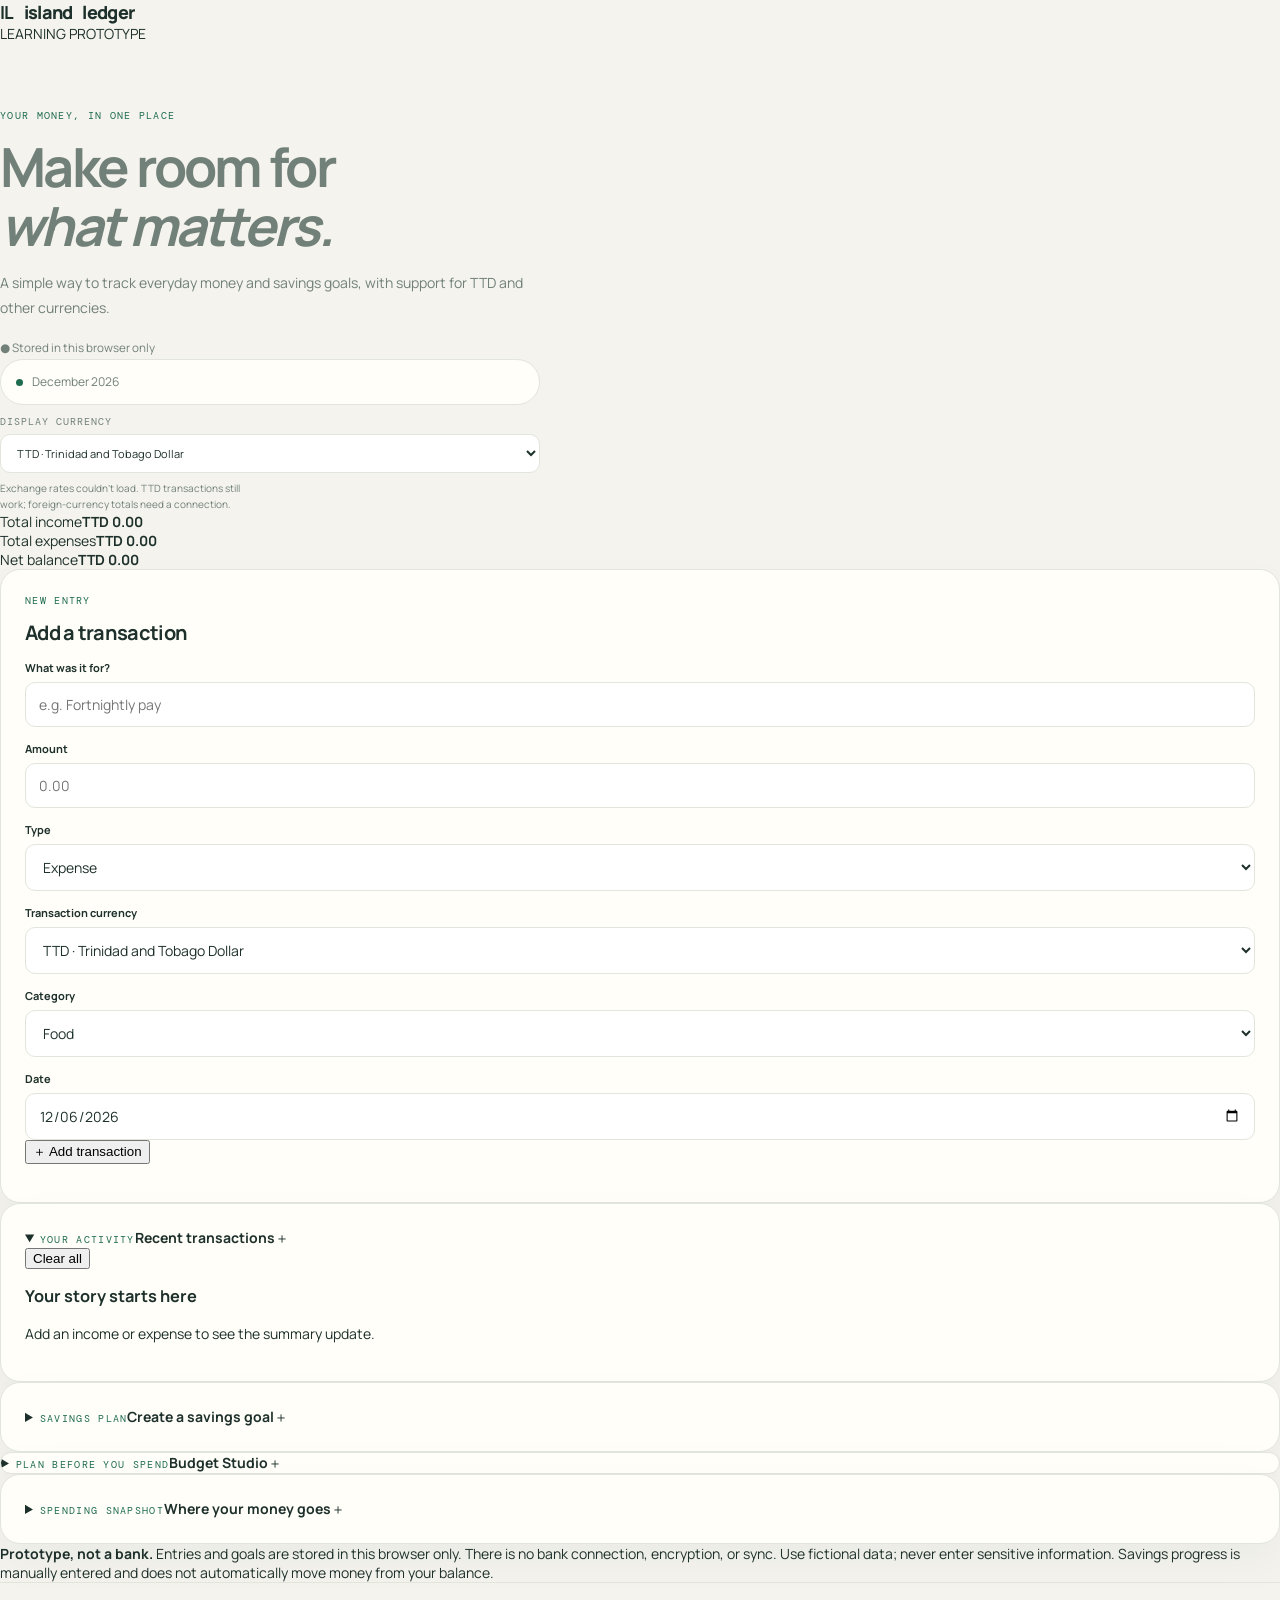
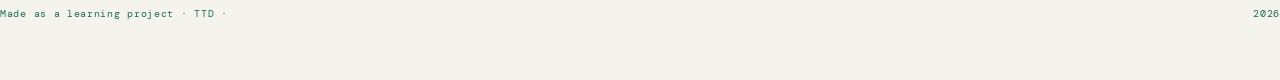
==== index.html @ d9817d09 "Restore historical multi-currency ledger layout with collapsible sections" ====
<!doctype html>
<html lang="en">
<head>
<meta charset="utf-8"><meta name="viewport" content="width=device-width, initial-scale=1">
<meta name="description" content="A local-first TTD income, expense, and savings tracker learning prototype.">
<title>Island Ledger — Money, made clearer</title><link rel="stylesheet" href="style.css"><script src="app.js" defer></script>
</head>
<body>
<header><a class="brand" href="#"><b>IL</b> island<span>ledger</span></a><span class="tag">LEARNING PROTOTYPE</span></header>
<main>
<section class="intro"><div><p class="eyebrow">YOUR MONEY, IN ONE PLACE</p><h1>Make room for<br><em>what matters.</em></h1><p>A simple way to track everyday money and savings goals, with support for TTD and other currencies.</p><small>● Stored in this browser only</small></div><div class="currency-tools"><div class="month-chip"><span class="dot"></span><span id="monthLabel">This month</span></div><div class="currency-control"><label for="displayCurrency">DISPLAY CURRENCY</label><select id="displayCurrency" aria-label="Choose dashboard display currency"></select></div><p id="rateNote" class="rate-note" role="status">Loading exchange rates…</p></div></section>
<section class="totals"><article><span>Total income</span><strong id="incomeTotal">TT$0.00</strong></article><article><span>Total expenses</span><strong id="expenseTotal">TT$0.00</strong></article><article><span>Net balance</span><strong id="balanceTotal">TT$0.00</strong></article></section>
<div class="columns">
<section class="panel"><p class="eyebrow">NEW ENTRY</p><h2>Add a transaction</h2>
<form id="transactionForm">
<label for="description">What was it for?</label><input id="description" name="description" maxlength="80" placeholder="e.g. Fortnightly pay" required>
<div class="two"><div><label for="amount">Amount</label><input id="amount" name="amount" type="number" min="0.01" step="0.01" placeholder="0.00" required></div><div><label for="type">Type</label><select id="type" name="type"><option value="expense">Expense</option><option value="income">Income</option></select></div></div><label for="transactionCurrency">Transaction currency</label><select id="transactionCurrency" name="currency" aria-label="Currency used for this transaction"></select>
<div class="two"><div><label for="category">Category</label><select id="category" name="category"><option>Food</option><option>Transport</option><option>Rent & bills</option><option>Health</option><option>Personal</option><option>Education</option><option>Savings</option><option>Work</option><option>Other</option></select></div><div><label for="date">Date</label><input id="date" name="date" type="date" required></div></div>
<button type="submit">＋ Add transaction</button><p id="formMessage" role="status"></p></form></section>
<details class="panel collapsible-panel" open><summary><span><small class="eyebrow">YOUR ACTIVITY</small><strong>Recent transactions</strong></span><span class="collapse-icon" aria-hidden="true">＋</span></summary><div class="collapsible-content"><div class="listhead"><span></span><button id="clearButton" class="textbutton" type="button">Clear all</button></div>
<div id="emptyState" class="empty"><h3>Your story starts here</h3><p>Add an income or expense to see the summary update.</p></div><ul id="transactionList" aria-live="polite"></ul></div></details></div>
<details class="panel collapsible-panel"><summary><span><small class="eyebrow">SAVINGS PLAN</small><strong>Create a savings goal</strong></span><span class="collapse-icon" aria-hidden="true">＋</span></summary><div class="collapsible-content">
<form id="goalForm" class="goal-form"><div><label for="goalName">Goal name</label><input id="goalName" maxlength="60" placeholder="e.g. Emergency fund" required></div><div><label for="goalTarget">Target (TTD)</label><input id="goalTarget" type="number" min="0.01" step="0.01" placeholder="3000" required></div><div><label for="goalSaved">Already saved (TTD)</label><input id="goalSaved" type="number" min="0" step="0.01" value="0" required></div><button type="submit">＋ Add goal</button></form>
<div id="goalsEmpty" class="empty"><p>No savings goals yet. Add one to track your progress.</p></div><div id="goalsList" class="goals-list"></div>
</div></details>
<details class="panel budget-studio collapsible-panel" id="budgetStudio"><summary><span><small class="eyebrow">PLAN BEFORE YOU SPEND</small><strong>Budget Studio</strong></span><span class="collapse-icon" aria-hidden="true">＋</span></summary><div class="collapsible-content">
<p class="budget-intro">
Create a plan for bills, groceries, car costs, savings, website promotion, or anything else. These planned amounts do not become transactions automatically.</p>
<div class="budget-top-grid">
  <div><label for="budgetPlanName">Plan name</label><input id="budgetPlanName" maxlength="60" value="My Budget" placeholder="e.g. October Household Budget"></div>
  <div><label for="budgetTotal">Total budget (TTD)</label><input id="budgetTotal" type="number" min="0" step="0.01" value="500"></div>
</div>
<div class="budget-tools">
  <div><label for="distributionMode">When changing the total</label><select id="distributionMode"><option value="proportional">Adjust proportionally</option><option value="equal">Divide equally</option><option value="manual">Keep amounts as they are</option></select></div>
  <div><label for="savedBudgetPlans">Saved plans</label><select id="savedBudgetPlans"><option value="">Choose a saved plan</option></select></div>
</div>
<div class="budget-actions"><button id="saveBudgetPlan" type="button">Save plan</button><button id="loadBudgetPlan" class="secondary-button" type="button">Load selected</button><button id="deleteBudgetPlan" class="secondary-button" type="button">Delete selected</button></div>
<p id="budgetMessage" class="budget-message" role="status"></p>
<div class="budget-summary">
  <div><span>Allocated</span><strong id="budgetAllocated">TT$0.00</strong></div>
  <div><span>Remaining</span><strong id="budgetRemaining">TT$500.00</strong></div>
  <div><span>Categories</span><strong id="budgetCategoryCount">7</strong></div>
</div>
<div id="budgetStatus" class="budget-status" role="status">You have money left to allocate.</div>
<div class="budget-category-heading"><div><p class="eyebrow">YOUR ALLOCATIONS</p><h3>Adjust each category</h3></div><button id="addBudgetCategory" class="secondary-button" type="button">＋ Add category</button></div>
<div id="budgetCategories" class="budget-categories"></div>
<form id="newBudgetCategoryForm" class="new-budget-category" hidden><div><label for="newBudgetCategoryName">Category name</label><input id="newBudgetCategoryName" maxlength="40" placeholder="e.g. Pet care" required></div><button type="submit">Add category</button><button id="cancelBudgetCategory" class="secondary-button" type="button">Cancel</button></form>
<p class="budget-note">Budget plans are saved in this browser only. They are separate from your transactions and savings goals.</p>
</div></details>
<details class="panel collapsible-panel"><summary><span><small class="eyebrow">SPENDING SNAPSHOT</small><strong>Where your money goes</strong></span><span class="collapse-icon" aria-hidden="true">＋</span></summary><div class="collapsible-content"><div id="categoryBreakdown">Add an expense to see categories.</div></div></details>
<aside><b>Prototype, not a bank.</b> Entries and goals are stored in this browser only. There is no bank connection, encryption, or sync. Use fictional data; never enter sensitive information. Savings progress is manually entered and does not automatically move money from your balance.</aside>
<footer>Made as a learning project · TTD · <span id="year"></span></footer>
</main></body></html>
---- style.css ----
@import url('https://fonts.googleapis.com/css2?family=DM+Mono:wght@400;500&family=Manrope:wght@400;500;600;700;800&display=swap');
:root{--bg:#f4f3ed;--paper:#fffef9;--ink:#1e302b;--muted:#718079;--line:#e1e5dc;--green:#1f6c50;--lime:#c6ef83;--orange:#e78b55;--red:#bb594d;--shadow:0 18px 45px #243b2b0a}
*{box-sizing:border-box}body{margin:0;background:var(--bg);color:var(--ink);font-family:Manrope,system-ui,sans-serif;font-size:14px}.app-shell{max-width:1180px;margin:auto;padding:0 28px}.topbar{height:84px;display:flex;align-items:center;justify-content:space-between;border-bottom:1px solid var(--line)}.brand{display:flex;align-items:center;gap:10px;color:var(--ink);text-decoration:none;font-weight:800;font-size:18px;letter-spacing:-.7px}.brand-mark{display:grid;place-items:center;width:36px;height:36px;background:var(--green);color:white;border-radius:12px;font-size:12px;letter-spacing:0}.muted{color:var(--muted);font-weight:500}.demo-label,.eyebrow{font-family:'DM Mono',monospace;letter-spacing:1.3px;font-size:10px}.demo-label{color:var(--muted)}main{padding:46px 0 36px}.welcome{display:flex;justify-content:space-between;align-items:flex-end;gap:24px;margin-bottom:28px}.eyebrow{color:var(--green);margin:0 0 12px}h1{font-size:clamp(34px,5vw,54px);letter-spacing:-2.7px;line-height:1.1;margin:0}h1 span{color:var(--green)}.intro{max-width:540px;color:var(--muted);line-height:1.8;margin:18px 0 0}.month-chip{display:flex;align-items:center;gap:9px;background:var(--paper);border:1px solid var(--line);border-radius:100px;padding:11px 15px;white-space:nowrap;font-size:12px}.dot{width:7px;height:7px;border-radius:50%;background:var(--green)}.summary-grid{display:grid;grid-template-columns:1.35fr 1fr 1fr;gap:14px;margin-bottom:16px}.summary-card,.panel{background:var(--paper);border:1px solid var(--line);border-radius:20px;box-shadow:var(--shadow)}.summary-card{padding:22px}.summary-card p{margin:0 0 16px;color:var(--muted);font-size:12px}.summary-card strong{display:block;font-size:clamp(20px,3vw,28px);letter-spacing:-1px}.summary-card small{display:block;margin-top:10px;color:var(--muted);font-size:11px}.balance-card{background:var(--green);color:white;border-color:var(--green)}.balance-card p,.balance-card small{color:#d2e6d9}.tiny-icon{float:right;color:var(--lime)}.positive{color:var(--green)!important}.negative{color:var(--red)!important}.content-grid{display:grid;grid-template-columns:1fr 1fr;gap:16px}.panel{padding:24px}.panel-heading{display:flex;justify-content:space-between;align-items:center;gap:12px;margin-bottom:22px}.panel-heading .eyebrow{margin-bottom:7px}.panel h2{margin:0;font-size:20px;letter-spacing:-.7px}.heading-icon{display:grid;place-items:center;width:38px;height:38px;border-radius:13px;background:#e9f2e7;color:var(--green);font-size:21px}form label{display:block;font-size:11px;font-weight:700;margin:14px 0 7px}input,select{width:100%;border:1px solid var(--line);background:#fff;border-radius:10px;padding:12px 13px;font:inherit;color:var(--ink);outline:none}input:focus,select:focus{border-color:var(--green);box-shadow:0 0 0 3px #1f6c5015}.form-row{display:grid;grid-template-columns:1fr 1fr;gap:12px}.primary-button{margin-top:20px;width:100%;border:0;border-radius:11px;background:var(--green);color:white;padding:14px;font:inherit;font-weight:800;cursor:pointer;display:flex;justify-content:space-between}.primary-button:hover{background:#17543e}.form-message{min-height:16px;font-size:11px;color:var(--green);margin-bottom:0}.spending-bars{min-height:160px}.bar-row{margin:17px 0}.bar-label{display:flex;justify-content:space-between;font-size:11px;margin-bottom:8px}.bar-label span:last-child{color:var(--muted)}.bar-track{height:7px;background:#e9eee6;border-radius:99px;overflow:hidden}.bar-fill{height:100%;background:var(--green);border-radius:99px}.empty-note{color:var(--muted);font-size:12px;line-height:1.8;padding:12px 0}.tip-box{display:flex;gap:12px;background:#f1f5e9;border-radius:12px;padding:14px;margin-top:15px}.tip-box>span{color:var(--green);font-size:18px}.tip-box p{margin:0;font-size:11px;color:var(--muted);line-height:1.8}.tip-box strong{color:var(--ink)}.transactions-panel{margin-top:16px}.text-button{border:0;background:transparent;color:var(--red);font:inherit;font-size:11px;cursor:pointer}.table-wrap{overflow-x:auto}table{width:100%;border-collapse:collapse;white-space:nowrap}th{text-align:left;color:var(--muted);font-family:'DM Mono',monospace;font-size:9px;font-weight:400;letter-spacing:.8px;padding:12px;border-bottom:1px solid var(--line)}td{padding:14px 12px;border-bottom:1px solid #edf0e9;font-size:11px}tbody tr:last-child td{border-bottom:0}.amount-income{color:var(--green);font-weight:800}.amount-expense{color:var(--red);font-weight:800}.align-right{text-align:right}.delete-button{border:1px solid var(--line);background:white;border-radius:7px;padding:5px 8px;cursor:pointer;color:var(--muted)}.category-pill{display:inline-block;border-radius:99px;background:#eff3eb;padding:5px 8px;font-size:10px}.disclaimer{color:var(--muted);font-size:10px;line-height:1.7;margin:20px 4px}footer{display:flex;justify-content:space-between;border-top:1px solid var(--line);padding:24px 0;color:var(--green);font:10px 'DM Mono',monospace;letter-spacing:.7px}.sr-only{position:absolute;width:1px;height:1px;padding:0;margin:-1px;overflow:hidden;clip:rect(0,0,0,0);white-space:nowrap;border:0}
@media(max-width:760px){.app-shell{padding:0 16px}.topbar{height:68px}.demo-label{font-size:8px}.welcome{align-items:flex-start;flex-direction:column;padding-top:8px}h1{letter-spacing:-1.7px}.summary-grid{grid-template-columns:1fr 1fr}.balance-card{grid-column:1/-1}.content-grid{grid-template-columns:1fr}.panel{padding:19px}.summary-card{padding:18px}.summary-card strong{font-size:22px}.transactions-panel{padding:16px}.panel-heading{align-items:flex-start}.form-row{gap:8px}}


/* Currency controls, savings goals and collapsible Budget Studio */
.welcome-tools{display:grid;gap:12px;min-width:220px}
.currency-control label{display:block;margin:10px 0 6px;color:var(--muted);font:10px 'DM Mono',monospace;letter-spacing:1px}
.currency-control select{font-size:11px;padding:10px 12px}
.rate-note{max-width:260px;margin:7px 0 0;color:var(--muted);font-size:10px;line-height:1.6}
.privacy-note{display:block;margin-top:10px;color:var(--green);font-size:10px}
.transactions-panel{margin-top:16px}
.empty-state{padding:18px 12px;text-align:center;color:var(--muted);font-size:12px}
.empty-state h3{margin:0 0 5px;color:var(--ink);font-size:14px}
.empty-state p{margin:0;line-height:1.6}
.goal-form{display:grid;grid-template-columns:1.3fr 1fr 1fr auto;gap:10px;align-items:end}
.goal-form>div{min-width:0}
.goal-form label{display:block;margin:10px 0 6px;font-size:10px;font-weight:700}
.goal-form input{padding:10px}
.goal-form button{align-self:end;white-space:nowrap}
.goal-card{margin:12px 0;padding:14px;border:1px solid var(--line);border-radius:12px;background:#fff}
.goal-head{display:flex;justify-content:space-between;gap:10px;font-size:12px}
.goal-head span,.goal-meta{color:var(--muted);font-size:10px}
.goal-bar{height:7px;margin-top:10px}
.goal-actions{display:flex;gap:8px;margin-top:10px}
.goal-actions button{padding:7px 10px;font-size:10px}
.goal-actions .textbutton{background:transparent;color:var(--red)}
.budget-studio{padding:0;overflow:hidden}
.budget-summary-trigger{display:flex;justify-content:space-between;align-items:center;gap:16px;padding:20px 24px;cursor:pointer;list-style:none}
.budget-summary-trigger::-webkit-details-marker{display:none}
.budget-summary-trigger>span:first-child{display:grid;gap:5px}
.budget-summary-trigger small{color:var(--green);font:10px 'DM Mono',monospace;letter-spacing:1px}
.budget-summary-trigger strong{font-size:20px;letter-spacing:-.6px}
.budget-summary-trigger em{color:var(--muted);font-size:11px;font-style:normal}
.budget-plus{display:grid;place-items:center;flex:none;width:36px;height:36px;border-radius:12px;background:#e9f2e7;color:var(--green);font-size:21px;transition:transform .2s}
.budget-studio[open] .budget-plus{transform:rotate(45deg)}
.budget-content{padding:0 24px 22px;border-top:1px solid var(--line)}
.budget-intro{color:var(--muted);font-size:11px;line-height:1.7}
.budget-top-grid,.budget-tools{display:grid;grid-template-columns:1fr 1fr;gap:12px}
.budget-actions{display:flex;flex-wrap:wrap;gap:8px;margin:14px 0}
.budget-actions button,.budget-category-heading button,.new-budget-category button{font-size:10px}
.secondary-button{border:1px solid var(--line);background:#eff3eb;color:var(--ink)}
.secondary-button:hover{background:#e4ecdf;color:var(--ink)}
.budget-message{min-height:14px;color:var(--green);font-size:10px}
.budget-summary{display:grid;grid-template-columns:repeat(3,minmax(0,1fr));gap:10px;margin:14px 0}
.budget-summary>div{min-width:0;padding:12px;border:1px solid var(--line);border-radius:11px;background:#f1f5e9}
.budget-summary span,.budget-summary strong{display:block}
.budget-summary span{color:var(--muted);font-size:10px}
.budget-summary strong{margin-top:5px;font-size:17px;overflow-wrap:anywhere}
.budget-status{padding:11px;border-radius:10px;background:#e9f2e7;color:var(--green);font-size:11px;font-weight:700}
.budget-status.over{background:#fff0ed;color:#a43c2b}
.budget-category-heading{display:flex;justify-content:space-between;align-items:center;gap:10px;margin:20px 0 8px}
.budget-category-heading h3{margin:0;font-size:15px}
.budget-category{padding:12px 0;border-top:1px solid var(--line)}
.budget-category-top{display:grid;grid-template-columns:minmax(0,1fr) 120px auto;align-items:center;gap:9px}
.budget-category-name{font-size:11px;font-weight:700;overflow-wrap:anywhere}
.budget-category-top input{margin:0;padding:8px;font-size:11px}
.budget-category-top .remove-category{padding:8px 10px;border:1px solid var(--line);background:#fff;color:var(--red);font-size:10px}
.budget-range{width:100%;margin:9px 0 0;padding:0;accent-color:var(--green)}
.budget-category-meta{display:flex;justify-content:space-between;gap:8px;margin-top:4px;color:var(--muted);font-size:9px}
.budget-category-meta strong{color:var(--green)}
.new-budget-category{display:grid;grid-template-columns:minmax(0,1fr) auto auto;align-items:end;gap:9px;margin-top:12px}
.new-budget-category input{margin:0}
.budget-note{color:var(--muted);font-size:10px;line-height:1.6}
@media(max-width:760px){.welcome{gap:18px}.welcome-tools{width:100%;min-width:0}.goal-form{grid-template-columns:1fr 1fr}.goal-form>div:first-child{grid-column:1/-1}.goal-form button{grid-column:1/-1}.budget-summary-trigger{padding:17px}.budget-content{padding:0 17px 18px}.budget-top-grid,.budget-tools{grid-template-columns:1fr}.budget-category-top{grid-template-columns:minmax(0,1fr) 90px auto}.new-budget-category{grid-template-columns:1fr 1fr}.new-budget-category>div{grid-column:1/-1}}
@media(max-width:390px){.budget-summary-trigger em{line-height:1.5}.budget-category-top{grid-template-columns:minmax(0,1fr) 78px auto}.budget-category-top .remove-category{padding:7px}}
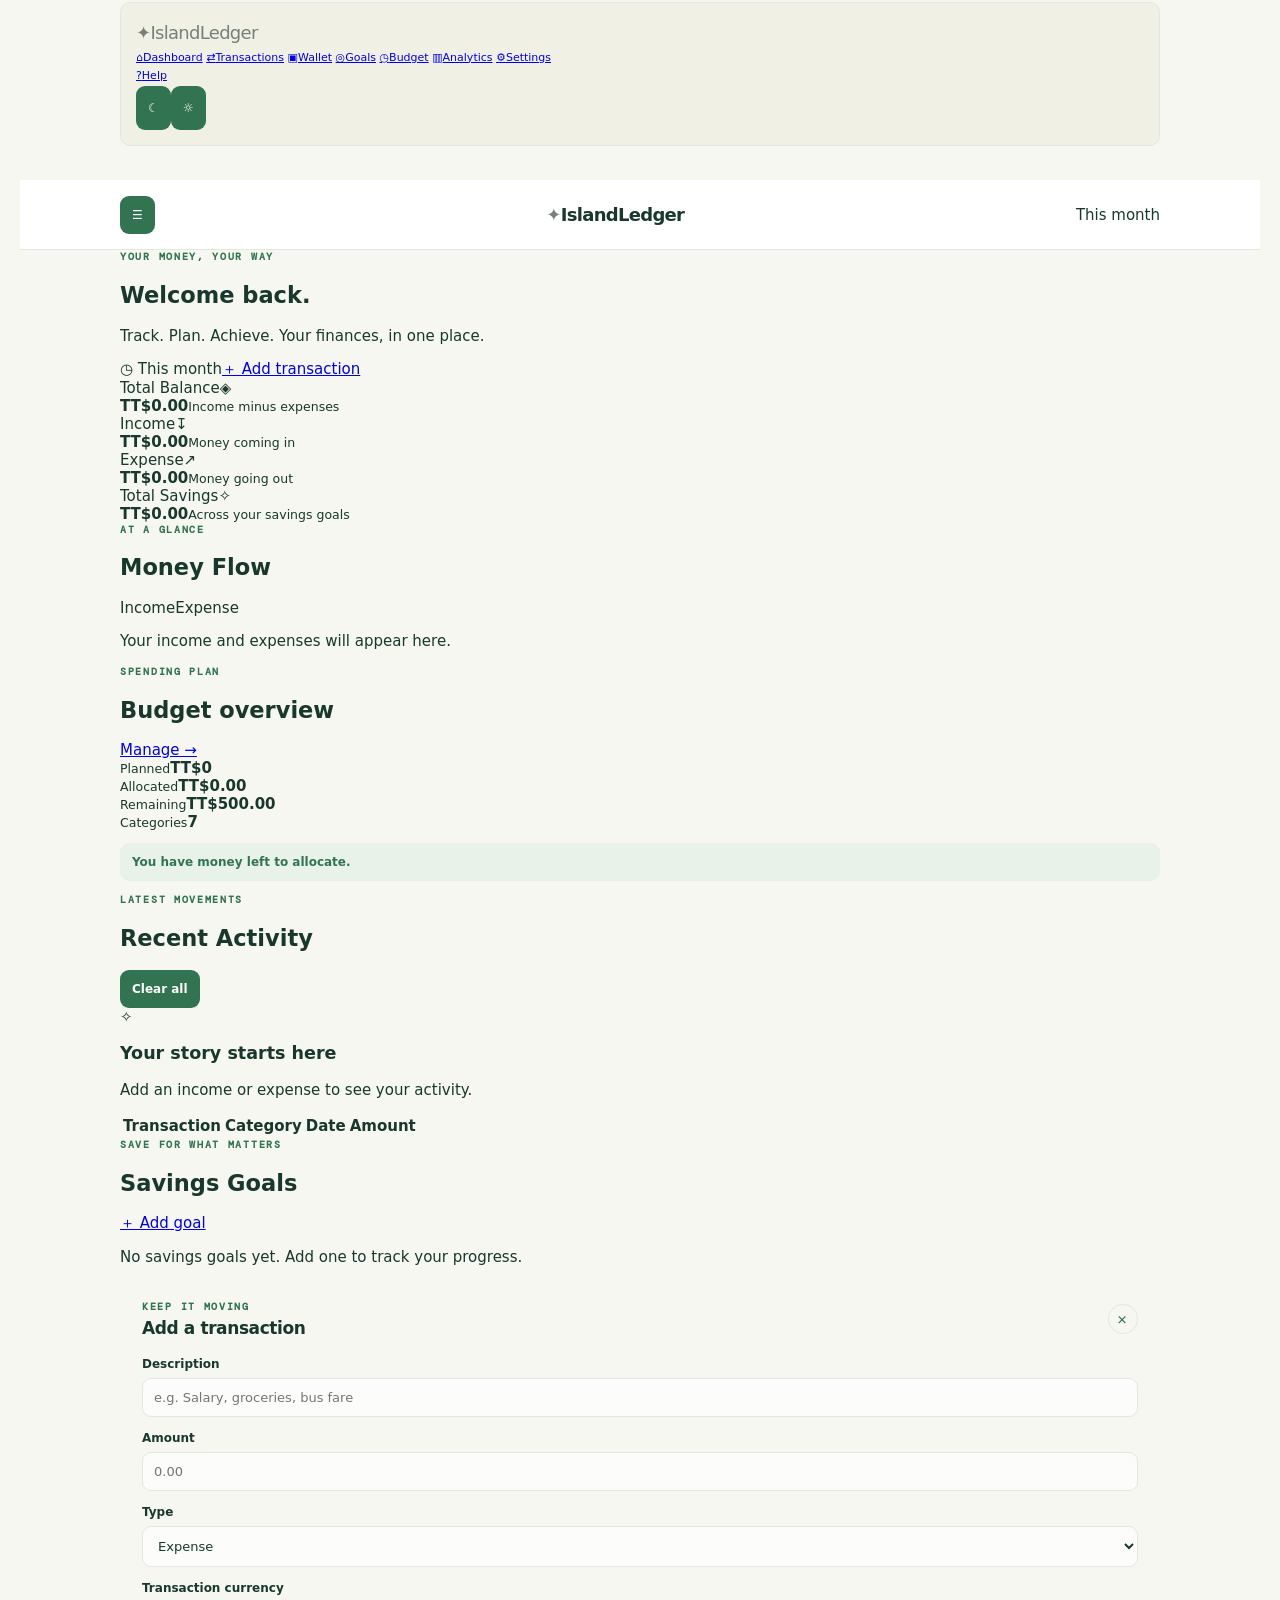
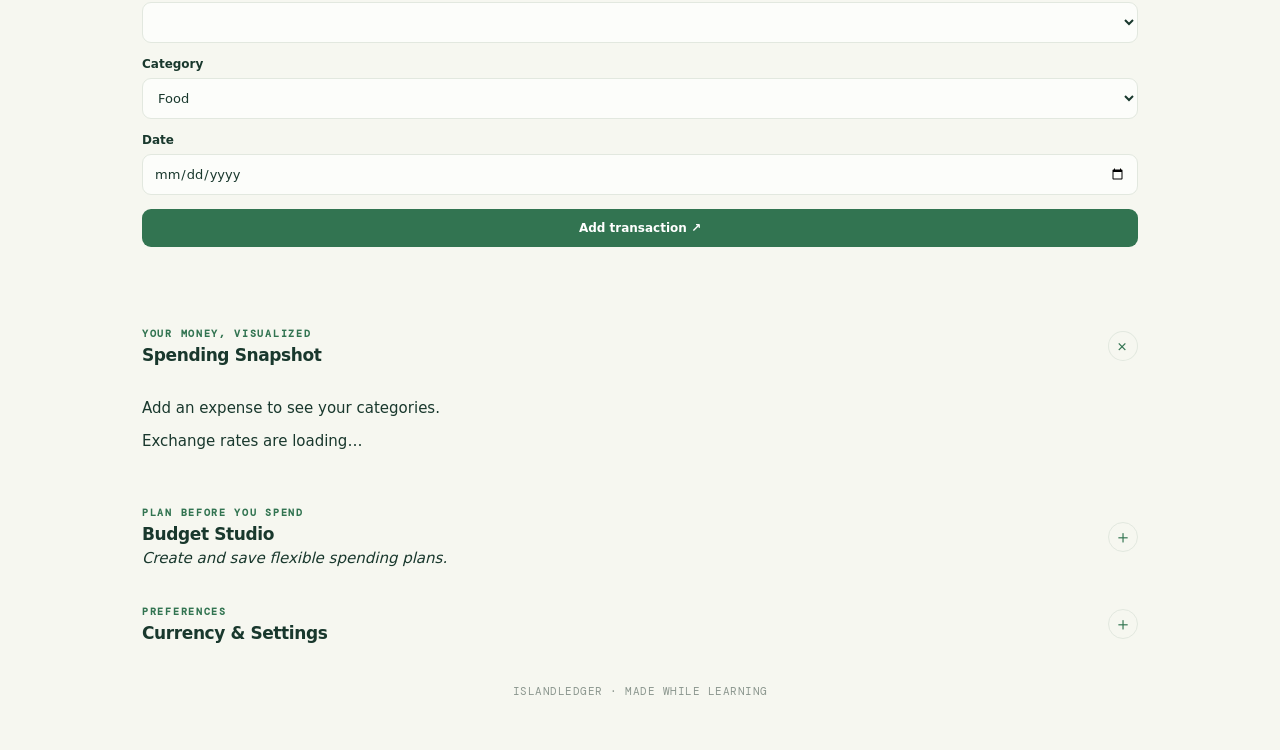
==== commit 6ed76497: "Redesign official ledger dashboard for mobile-first IslandLedger UI" ====
--- a/index.html
+++ b/index.html
@@ -1,53 +1,66 @@
 <!doctype html>
 <html lang="en">
 <head>
-<meta charset="utf-8"><meta name="viewport" content="width=device-width, initial-scale=1">
-<meta name="description" content="A local-first TTD income, expense, and savings tracker learning prototype.">
-<title>Island Ledger — Money, made clearer</title><link rel="stylesheet" href="style.css"><script src="app.js" defer></script>
+<meta charset="utf-8"><meta name="viewport" content="width=device-width,initial-scale=1">
+<meta name="theme-color" content="#08091f">
+<meta name="description" content="IslandLedger — a personal money dashboard with multi-currency tracking, savings goals and budget planning.">
+<title>IslandLedger — Your money, your way</title>
+<link rel="preconnect" href="https://fonts.googleapis.com"><link rel="preconnect" href="https://fonts.gstatic.com" crossorigin>
+<link href="https://fonts.googleapis.com/css2?family=DM+Sans:wght@400;500;600;700;800&display=swap" rel="stylesheet">
+<link rel="stylesheet" href="style.css"><script src="app.js" defer></script>
 </head>
 <body>
-<header><a class="brand" href="#"><b>IL</b> island<span>ledger</span></a><span class="tag">LEARNING PROTOTYPE</span></header>
-<main>
-<section class="intro"><div><p class="eyebrow">YOUR MONEY, IN ONE PLACE</p><h1>Make room for<br><em>what matters.</em></h1><p>A simple way to track everyday money and savings goals, with support for TTD and other currencies.</p><small>● Stored in this browser only</small></div><div class="currency-tools"><div class="month-chip"><span class="dot"></span><span id="monthLabel">This month</span></div><div class="currency-control"><label for="displayCurrency">DISPLAY CURRENCY</label><select id="displayCurrency" aria-label="Choose dashboard display currency"></select></div><p id="rateNote" class="rate-note" role="status">Loading exchange rates…</p></div></section>
-<section class="totals"><article><span>Total income</span><strong id="incomeTotal">TT$0.00</strong></article><article><span>Total expenses</span><strong id="expenseTotal">TT$0.00</strong></article><article><span>Net balance</span><strong id="balanceTotal">TT$0.00</strong></article></section>
-<div class="columns">
-<section class="panel"><p class="eyebrow">NEW ENTRY</p><h2>Add a transaction</h2>
-<form id="transactionForm">
-<label for="description">What was it for?</label><input id="description" name="description" maxlength="80" placeholder="e.g. Fortnightly pay" required>
-<div class="two"><div><label for="amount">Amount</label><input id="amount" name="amount" type="number" min="0.01" step="0.01" placeholder="0.00" required></div><div><label for="type">Type</label><select id="type" name="type"><option value="expense">Expense</option><option value="income">Income</option></select></div></div><label for="transactionCurrency">Transaction currency</label><select id="transactionCurrency" name="currency" aria-label="Currency used for this transaction"></select>
-<div class="two"><div><label for="category">Category</label><select id="category" name="category"><option>Food</option><option>Transport</option><option>Rent & bills</option><option>Health</option><option>Personal</option><option>Education</option><option>Savings</option><option>Work</option><option>Other</option></select></div><div><label for="date">Date</label><input id="date" name="date" type="date" required></div></div>
-<button type="submit">＋ Add transaction</button><p id="formMessage" role="status"></p></form></section>
-<details class="panel collapsible-panel" open><summary><span><small class="eyebrow">YOUR ACTIVITY</small><strong>Recent transactions</strong></span><span class="collapse-icon" aria-hidden="true">＋</span></summary><div class="collapsible-content"><div class="listhead"><span></span><button id="clearButton" class="textbutton" type="button">Clear all</button></div>
-<div id="emptyState" class="empty"><h3>Your story starts here</h3><p>Add an income or expense to see the summary update.</p></div><ul id="transactionList" aria-live="polite"></ul></div></details></div>
-<details class="panel collapsible-panel"><summary><span><small class="eyebrow">SAVINGS PLAN</small><strong>Create a savings goal</strong></span><span class="collapse-icon" aria-hidden="true">＋</span></summary><div class="collapsible-content">
-<form id="goalForm" class="goal-form"><div><label for="goalName">Goal name</label><input id="goalName" maxlength="60" placeholder="e.g. Emergency fund" required></div><div><label for="goalTarget">Target (TTD)</label><input id="goalTarget" type="number" min="0.01" step="0.01" placeholder="3000" required></div><div><label for="goalSaved">Already saved (TTD)</label><input id="goalSaved" type="number" min="0" step="0.01" value="0" required></div><button type="submit">＋ Add goal</button></form>
-<div id="goalsEmpty" class="empty"><p>No savings goals yet. Add one to track your progress.</p></div><div id="goalsList" class="goals-list"></div>
-</div></details>
-<details class="panel budget-studio collapsible-panel" id="budgetStudio"><summary><span><small class="eyebrow">PLAN BEFORE YOU SPEND</small><strong>Budget Studio</strong></span><span class="collapse-icon" aria-hidden="true">＋</span></summary><div class="collapsible-content">
-<p class="budget-intro">
-Create a plan for bills, groceries, car costs, savings, website promotion, or anything else. These planned amounts do not become transactions automatically.</p>
-<div class="budget-top-grid">
-  <div><label for="budgetPlanName">Plan name</label><input id="budgetPlanName" maxlength="60" value="My Budget" placeholder="e.g. October Household Budget"></div>
-  <div><label for="budgetTotal">Total budget (TTD)</label><input id="budgetTotal" type="number" min="0" step="0.01" value="500"></div>
-</div>
-<div class="budget-tools">
-  <div><label for="distributionMode">When changing the total</label><select id="distributionMode"><option value="proportional">Adjust proportionally</option><option value="equal">Divide equally</option><option value="manual">Keep amounts as they are</option></select></div>
-  <div><label for="savedBudgetPlans">Saved plans</label><select id="savedBudgetPlans"><option value="">Choose a saved plan</option></select></div>
-</div>
-<div class="budget-actions"><button id="saveBudgetPlan" type="button">Save plan</button><button id="loadBudgetPlan" class="secondary-button" type="button">Load selected</button><button id="deleteBudgetPlan" class="secondary-button" type="button">Delete selected</button></div>
-<p id="budgetMessage" class="budget-message" role="status"></p>
-<div class="budget-summary">
-  <div><span>Allocated</span><strong id="budgetAllocated">TT$0.00</strong></div>
-  <div><span>Remaining</span><strong id="budgetRemaining">TT$500.00</strong></div>
-  <div><span>Categories</span><strong id="budgetCategoryCount">7</strong></div>
-</div>
-<div id="budgetStatus" class="budget-status" role="status">You have money left to allocate.</div>
-<div class="budget-category-heading"><div><p class="eyebrow">YOUR ALLOCATIONS</p><h3>Adjust each category</h3></div><button id="addBudgetCategory" class="secondary-button" type="button">＋ Add category</button></div>
-<div id="budgetCategories" class="budget-categories"></div>
-<form id="newBudgetCategoryForm" class="new-budget-category" hidden><div><label for="newBudgetCategoryName">Category name</label><input id="newBudgetCategoryName" maxlength="40" placeholder="e.g. Pet care" required></div><button type="submit">Add category</button><button id="cancelBudgetCategory" class="secondary-button" type="button">Cancel</button></form>
-<p class="budget-note">Budget plans are saved in this browser only. They are separate from your transactions and savings goals.</p>
-</div></details>
-<details class="panel collapsible-panel"><summary><span><small class="eyebrow">SPENDING SNAPSHOT</small><strong>Where your money goes</strong></span><span class="collapse-icon" aria-hidden="true">＋</span></summary><div class="collapsible-content"><div id="categoryBreakdown">Add an expense to see categories.</div></div></details>
-<aside><b>Prototype, not a bank.</b> Entries and goals are stored in this browser only. There is no bank connection, encryption, or sync. Use fictional data; never enter sensitive information. Savings progress is manually entered and does not automatically move money from your balance.</aside>
-<footer>Made as a learning project · TTD · <span id="year"></span></footer>
-</main></body></html>
+<div class="app-layout">
+<aside class="sidebar" id="sidebar">
+  <a class="brand" href="#dashboard"><span class="brand-icon">✦</span><span>Island<span>Ledger</span></span></a>
+  <nav class="main-nav" aria-label="Main navigation">
+    <a class="nav-link active" href="#dashboard"><span>⌂</span>Dashboard</a>
+    <a class="nav-link" href="#activity"><span>⇄</span>Transactions</a>
+    <a class="nav-link" href="#wallet"><span>▣</span>Wallet</a>
+    <a class="nav-link" href="#goals"><span>◎</span>Goals</a>
+    <a class="nav-link" href="#budget"><span>◷</span>Budget</a>
+    <a class="nav-link" href="#analytics"><span>▥</span>Analytics</a>
+    <a class="nav-link" href="#settings"><span>⚙</span>Settings</a>
+  </nav>
+  <div class="sidebar-bottom"><a class="nav-link" href="#help"><span>?</span>Help</a><div class="theme-switch" aria-label="Theme"><button type="button" class="theme-choice selected" id="darkTheme" aria-label="Dark theme">☾</button><button type="button" class="theme-choice" id="lightTheme" aria-label="Light theme">☼</button></div></div>
+</aside>
+<main class="main-content" id="dashboard">
+<header class="mobile-top"><button id="menuToggle" class="icon-button" type="button" aria-label="Open navigation" aria-expanded="false">☰</button><a class="brand compact" href="#dashboard"><span class="brand-icon">✦</span>IslandLedger</a><span class="mobile-month" id="monthLabel">This month</span></header>
+<section class="welcome-row">
+ <div><p class="eyebrow">YOUR MONEY, YOUR WAY</p><h1>Welcome back.</h1><p class="subheading">Track. Plan. Achieve. Your finances, in one place.</p></div>
+ <div class="welcome-actions"><span class="month-pill">◷ <span id="monthLabelDesktop">This month</span></span><a class="primary-action" href="#new-transaction">＋ Add transaction</a></div>
+</section>
+<section class="summary-grid" aria-label="Financial summary">
+ <article class="summary-card"><div class="summary-top"><span>Total Balance</span><span class="summary-icon">◈</span></div><strong id="balanceTotal">TT$0.00</strong><small>Income minus expenses</small></article>
+ <article class="summary-card"><div class="summary-top"><span>Income</span><span class="summary-icon green">↧</span></div><strong id="incomeTotal">TT$0.00</strong><small>Money coming in</small></article>
+ <article class="summary-card"><div class="summary-top"><span>Expense</span><span class="summary-icon pink">↗</span></div><strong id="expenseTotal">TT$0.00</strong><small>Money going out</small></article>
+ <article class="summary-card"><div class="summary-top"><span>Total Savings</span><span class="summary-icon gold">✧</span></div><strong id="savingsTotal">TT$0.00</strong><small>Across your savings goals</small></article>
+</section>
+<section class="dashboard-grid">
+ <article class="widget money-widget" id="analytics"><div class="widget-heading"><div><p class="eyebrow">AT A GLANCE</p><h2>Money Flow</h2></div><div class="legend"><span><i class="income-dot"></i>Income</span><span><i class="expense-dot"></i>Expense</span></div></div><div id="moneyFlowChart" class="money-chart" role="img" aria-label="Monthly income and expense chart"><p class="chart-empty">Your income and expenses will appear here.</p></div></article>
+ <article class="widget budget-overview" id="budget"><div class="widget-heading"><div><p class="eyebrow">SPENDING PLAN</p><h2>Budget overview</h2></div><a href="#budgetStudio" class="subtle-link">Manage →</a></div><div class="budget-overview-content"><div id="budgetDonut" class="budget-donut"><span><small>Planned</small><strong id="budgetDonutTotal">TT$0</strong></span></div><div class="budget-overview-stats"><div><small>Allocated</small><strong id="budgetAllocated">TT$0.00</strong></div><div><small>Remaining</small><strong id="budgetRemaining">TT$500.00</strong></div><div><small>Categories</small><strong id="budgetCategoryCount">7</strong></div></div></div><p id="budgetStatus" class="budget-status">You have money left to allocate.</p></article>
+ <article class="widget activity-widget" id="activity"><div class="widget-heading"><div><p class="eyebrow">LATEST MOVEMENTS</p><h2>Recent Activity</h2></div><button id="clearButton" class="text-button" type="button">Clear all</button></div><div id="emptyState" class="empty-state"><span>✧</span><h3>Your story starts here</h3><p>Add an income or expense to see your activity.</p></div><div class="table-wrap"><table><thead><tr><th>Transaction</th><th>Category</th><th>Date</th><th class="align-right">Amount</th><th></th></tr></thead><tbody id="transactionList"></tbody></table></div></article>
+ <article class="widget goals-widget" id="goals"><div class="widget-heading"><div><p class="eyebrow">SAVE FOR WHAT MATTERS</p><h2>Savings Goals</h2></div><a href="#goalForm" class="subtle-link">＋ Add goal</a></div><div id="goalsEmpty" class="empty-state compact-empty"><p>No savings goals yet. Add one to track your progress.</p></div><div id="goalsList" class="goals-list"></div></article>
+</section>
+<section class="lower-grid">
+ <details class="widget collapsible-panel" id="new-transaction" open><summary><span class="summary-title"><small class="eyebrow">KEEP IT MOVING</small><strong>Add a transaction</strong></span><span class="collapse-icon">＋</span></summary><div class="collapsible-content"><form id="transactionForm">
+ <label for="description">Description</label><input id="description" name="description" maxlength="80" placeholder="e.g. Salary, groceries, bus fare" required>
+ <div class="form-grid"><div><label for="amount">Amount</label><input id="amount" name="amount" type="number" min="0.01" step="0.01" placeholder="0.00" required></div><div><label for="type">Type</label><select id="type" name="type"><option value="expense">Expense</option><option value="income">Income</option></select></div></div>
+ <div id="wallet"><label for="transactionCurrency">Transaction currency</label><select id="transactionCurrency" name="currency" aria-label="Currency used for this transaction"></select></div>
+ <div class="form-grid"><div><label for="category">Category</label><select id="category" name="category"><option>Food</option><option>Transport</option><option>Rent & bills</option><option>Health</option><option>Personal</option><option>Education</option><option>Savings</option><option>Work</option><option>Other</option></select></div><div><label for="date">Date</label><input id="date" name="date" type="date" required></div></div>
+ <button class="primary-button" type="submit">Add transaction <span>↗</span></button><p id="formMessage" class="form-message" role="status" aria-live="polite"></p></form></div></details>
+ <details class="widget collapsible-panel" open><summary><span class="summary-title"><small class="eyebrow">YOUR MONEY, VISUALIZED</small><strong>Spending Snapshot</strong></span><span class="collapse-icon">＋</span></summary><div class="collapsible-content"><div id="categoryBreakdown"><p class="chart-empty">Add an expense to see your categories.</p></div><p id="rateNote" class="rate-note" role="status">Exchange rates are loading…</p></div></details>
+ <details class="widget collapsible-panel" id="budgetStudio"><summary><span class="summary-title"><small class="eyebrow">PLAN BEFORE YOU SPEND</small><strong>Budget Studio</strong><em>Create and save flexible spending plans.</em></span><span class="collapse-icon">＋</span></summary><div class="collapsible-content">
+ <div class="form-grid"><div><label for="budgetPlanName">Plan name</label><input id="budgetPlanName" maxlength="60" value="My Budget"></div><div><label for="budgetTotal">Total budget (TTD)</label><input id="budgetTotal" type="number" min="0" step="0.01" value="500"></div></div>
+ <div class="form-grid"><div><label for="distributionMode">When changing total</label><select id="distributionMode"><option value="proportional">Adjust proportionally</option><option value="equal">Divide equally</option><option value="manual">Keep amounts</option></select></div><div><label for="savedBudgetPlans">Saved plans</label><select id="savedBudgetPlans"><option value="">Choose a saved plan</option></select></div></div>
+ <div class="button-row"><button id="saveBudgetPlan" type="button" class="primary-button">Save plan</button><button id="loadBudgetPlan" type="button" class="secondary-button">Load</button><button id="deleteBudgetPlan" type="button" class="secondary-button">Delete</button></div><p id="budgetMessage" class="form-message" role="status"></p>
+ <div class="budget-studio-summary"><div><small>Allocated</small><strong id="budgetStudioAllocated">TT$0.00</strong></div><div><small>Remaining</small><strong id="budgetStudioRemaining">TT$500.00</strong></div><div><small>Categories</small><strong id="budgetStudioCategoryCount">7</strong></div></div>
+ <div class="budget-category-heading"><div><p class="eyebrow">YOUR ALLOCATIONS</p><h3>Adjust categories</h3></div><button id="addBudgetCategory" class="secondary-button" type="button">＋ Category</button></div><div id="budgetCategories" class="budget-categories"></div>
+ <form id="newBudgetCategoryForm" class="new-budget-category" hidden><div><label for="newBudgetCategoryName">Category name</label><input id="newBudgetCategoryName" maxlength="40" placeholder="e.g. Pet care" required></div><button type="submit" class="primary-button">Add</button><button id="cancelBudgetCategory" class="secondary-button" type="button">Cancel</button></form>
+ <p class="budget-note">Budget plans are stored separately from transactions and savings goals.</p></div></details>
+ <details class="widget collapsible-panel" id="settings"><summary><span class="summary-title"><small class="eyebrow">PREFERENCES</small><strong>Currency & Settings</strong></span><span class="collapse-icon">＋</span></summary><div class="collapsible-content"><label for="displayCurrency">Dashboard display currency</label><select id="displayCurrency" aria-label="Choose dashboard display currency"></select><p class="rate-note" id="rateNoteSettings">Exchange rates are indicative and may vary from bank rates.</p><p class="privacy-note">IslandLedger stores entries in this browser. It has no bank connection or cloud sync.</p></div></details>
+</section>
+<footer><span>ISLANDLEDGER <span>· MADE WHILE LEARNING</span></span><span id="year"></span></footer>
+</main></div>
+<div class="sidebar-scrim" id="sidebarScrim"></div>
+</body></html>
--- a/style.css
+++ b/style.css
@@ -1,67 +1,99 @@
 @import url('https://fonts.googleapis.com/css2?family=DM+Mono:wght@400;500&family=Manrope:wght@400;500;600;700;800&display=swap');
-:root{--bg:#f4f3ed;--paper:#fffef9;--ink:#1e302b;--muted:#718079;--line:#e1e5dc;--green:#1f6c50;--lime:#c6ef83;--orange:#e78b55;--red:#bb594d;--shadow:0 18px 45px #243b2b0a}
-*{box-sizing:border-box}body{margin:0;background:var(--bg);color:var(--ink);font-family:Manrope,system-ui,sans-serif;font-size:14px}.app-shell{max-width:1180px;margin:auto;padding:0 28px}.topbar{height:84px;display:flex;align-items:center;justify-content:space-between;border-bottom:1px solid var(--line)}.brand{display:flex;align-items:center;gap:10px;color:var(--ink);text-decoration:none;font-weight:800;font-size:18px;letter-spacing:-.7px}.brand-mark{display:grid;place-items:center;width:36px;height:36px;background:var(--green);color:white;border-radius:12px;font-size:12px;letter-spacing:0}.muted{color:var(--muted);font-weight:500}.demo-label,.eyebrow{font-family:'DM Mono',monospace;letter-spacing:1.3px;font-size:10px}.demo-label{color:var(--muted)}main{padding:46px 0 36px}.welcome{display:flex;justify-content:space-between;align-items:flex-end;gap:24px;margin-bottom:28px}.eyebrow{color:var(--green);margin:0 0 12px}h1{font-size:clamp(34px,5vw,54px);letter-spacing:-2.7px;line-height:1.1;margin:0}h1 span{color:var(--green)}.intro{max-width:540px;color:var(--muted);line-height:1.8;margin:18px 0 0}.month-chip{display:flex;align-items:center;gap:9px;background:var(--paper);border:1px solid var(--line);border-radius:100px;padding:11px 15px;white-space:nowrap;font-size:12px}.dot{width:7px;height:7px;border-radius:50%;background:var(--green)}.summary-grid{display:grid;grid-template-columns:1.35fr 1fr 1fr;gap:14px;margin-bottom:16px}.summary-card,.panel{background:var(--paper);border:1px solid var(--line);border-radius:20px;box-shadow:var(--shadow)}.summary-card{padding:22px}.summary-card p{margin:0 0 16px;color:var(--muted);font-size:12px}.summary-card strong{display:block;font-size:clamp(20px,3vw,28px);letter-spacing:-1px}.summary-card small{display:block;margin-top:10px;color:var(--muted);font-size:11px}.balance-card{background:var(--green);color:white;border-color:var(--green)}.balance-card p,.balance-card small{color:#d2e6d9}.tiny-icon{float:right;color:var(--lime)}.positive{color:var(--green)!important}.negative{color:var(--red)!important}.content-grid{display:grid;grid-template-columns:1fr 1fr;gap:16px}.panel{padding:24px}.panel-heading{display:flex;justify-content:space-between;align-items:center;gap:12px;margin-bottom:22px}.panel-heading .eyebrow{margin-bottom:7px}.panel h2{margin:0;font-size:20px;letter-spacing:-.7px}.heading-icon{display:grid;place-items:center;width:38px;height:38px;border-radius:13px;background:#e9f2e7;color:var(--green);font-size:21px}form label{display:block;font-size:11px;font-weight:700;margin:14px 0 7px}input,select{width:100%;border:1px solid var(--line);background:#fff;border-radius:10px;padding:12px 13px;font:inherit;color:var(--ink);outline:none}input:focus,select:focus{border-color:var(--green);box-shadow:0 0 0 3px #1f6c5015}.form-row{display:grid;grid-template-columns:1fr 1fr;gap:12px}.primary-button{margin-top:20px;width:100%;border:0;border-radius:11px;background:var(--green);color:white;padding:14px;font:inherit;font-weight:800;cursor:pointer;display:flex;justify-content:space-between}.primary-button:hover{background:#17543e}.form-message{min-height:16px;font-size:11px;color:var(--green);margin-bottom:0}.spending-bars{min-height:160px}.bar-row{margin:17px 0}.bar-label{display:flex;justify-content:space-between;font-size:11px;margin-bottom:8px}.bar-label span:last-child{color:var(--muted)}.bar-track{height:7px;background:#e9eee6;border-radius:99px;overflow:hidden}.bar-fill{height:100%;background:var(--green);border-radius:99px}.empty-note{color:var(--muted);font-size:12px;line-height:1.8;padding:12px 0}.tip-box{display:flex;gap:12px;background:#f1f5e9;border-radius:12px;padding:14px;margin-top:15px}.tip-box>span{color:var(--green);font-size:18px}.tip-box p{margin:0;font-size:11px;color:var(--muted);line-height:1.8}.tip-box strong{color:var(--ink)}.transactions-panel{margin-top:16px}.text-button{border:0;background:transparent;color:var(--red);font:inherit;font-size:11px;cursor:pointer}.table-wrap{overflow-x:auto}table{width:100%;border-collapse:collapse;white-space:nowrap}th{text-align:left;color:var(--muted);font-family:'DM Mono',monospace;font-size:9px;font-weight:400;letter-spacing:.8px;padding:12px;border-bottom:1px solid var(--line)}td{padding:14px 12px;border-bottom:1px solid #edf0e9;font-size:11px}tbody tr:last-child td{border-bottom:0}.amount-income{color:var(--green);font-weight:800}.amount-expense{color:var(--red);font-weight:800}.align-right{text-align:right}.delete-button{border:1px solid var(--line);background:white;border-radius:7px;padding:5px 8px;cursor:pointer;color:var(--muted)}.category-pill{display:inline-block;border-radius:99px;background:#eff3eb;padding:5px 8px;font-size:10px}.disclaimer{color:var(--muted);font-size:10px;line-height:1.7;margin:20px 4px}footer{display:flex;justify-content:space-between;border-top:1px solid var(--line);padding:24px 0;color:var(--green);font:10px 'DM Mono',monospace;letter-spacing:.7px}.sr-only{position:absolute;width:1px;height:1px;padding:0;margin:-1px;overflow:hidden;clip:rect(0,0,0,0);white-space:nowrap;border:0}
-@media(max-width:760px){.app-shell{padding:0 16px}.topbar{height:68px}.demo-label{font-size:8px}.welcome{align-items:flex-start;flex-direction:column;padding-top:8px}h1{letter-spacing:-1.7px}.summary-grid{grid-template-columns:1fr 1fr}.balance-card{grid-column:1/-1}.content-grid{grid-template-columns:1fr}.panel{padding:19px}.summary-card{padding:18px}.summary-card strong{font-size:22px}.transactions-panel{padding:16px}.panel-heading{align-items:flex-start}.form-row{gap:8px}}
+:root{
+  --ink:#1e302b;--green:#1f6c50;--muted:#718079;--paper:#fffef9;
+  --bg:#f4f3ed;--line:#e1e5dc;--mint:#e9f2e7;--lime:#c6ef83;
+  --red:#bb594d;--shadow:0 18px 45px rgba(36,59,43,.06);
+}
+body{background:var(--bg);color:var(--ink);font-family:Manrope,system-ui,sans-serif;font-size:14px}
+header{height:78px;background:rgba(255,254,249,.92);border-bottom:1px solid var(--line);padding-left:max(20px,calc((100% - 1124px)/2));padding-right:max(20px,calc((100% - 1124px)/2));}
+.brand{font-size:18px;letter-spacing:-.7px}
+.brand b{background:var(--green);border-radius:12px;padding:10px;font-size:12px}
+.brand span{color:var(--muted)}
+.tag{background:var(--mint);color:var(--green);font-family:'DM Mono',monospace;font-size:9px;letter-spacing:1px;padding:8px 11px}
+main{padding:34px 20px 30px}
+.intro{padding:12px 0 24px}
+.eyebrow{font-family:'DM Mono',monospace;letter-spacing:1.3px;font-size:10px;color:var(--green)}
+.intro h1{font-size:clamp(36px,5vw,56px);letter-spacing:-2.6px;line-height:1.08}
+.intro h1 em{color:var(--green)}
+.intro p:not(.eyebrow){color:var(--muted);line-height:1.8}
+.intro small{color:var(--green);font-size:10px}
+.totals{gap:14px;padding:0 0 16px}
+.totals article,.panel{background:var(--paper);border:1px solid var(--line);border-radius:20px;box-shadow:var(--shadow)}
+.totals article{padding:21px}
+.totals span{color:var(--muted);font-size:12px}
+.totals strong{font-size:clamp(20px,3vw,28px);letter-spacing:-1px}
+.totals article:nth-child(3){background:var(--green);border-color:var(--green);color:#fff}
+.totals article:nth-child(3) span{color:#d2e6d9}
+.columns{gap:16px;padding:0}
+.panel{padding:23px;margin-bottom:16px}
+.panel h2{font-size:20px;letter-spacing:-.7px}
+label{font-size:11px;font-weight:700}
+input,select{border:1px solid var(--line);background:#fff;border-radius:10px;padding:11px 12px;color:var(--ink);font:inherit;font-size:13px}
+input:focus,select:focus{outline:none;border-color:var(--green);box-shadow:0 0 0 3px rgba(31,108,80,.09)}
+button{border-radius:11px;background:var(--green);padding:13px 15px;font:inherit;font-size:12px;font-weight:800;transition:background .2s,transform .2s}
+button:hover{background:#17543e}
+button:focus-visible{outline:3px solid var(--lime);outline-offset:3px}
+.textbutton{background:transparent;color:var(--red);font-size:11px}
+.transaction{border-top:1px solid #edf0e9;padding:14px 0}
+.transaction-info strong{font-size:12px}
+.transaction-info small{font-size:10px;color:var(--muted)}
+.amount{font-size:12px}
+.remove{background:transparent;color:var(--muted);border:1px solid var(--line);border-radius:8px}
+.category{margin:15px 0}
+.category-head{font-size:11px}
+.bar{height:7px;background:#e9eee6;border-radius:99px}
+.bar span{background:var(--green);border-radius:99px}
+.empty{color:var(--muted);line-height:1.7}
+.empty h3{font-size:14px}
+.goal-card{background:#fff;border:1px solid var(--line);border-radius:14px;padding:15px;margin:12px 0}
+.goal-head{font-size:12px}
+.goal-head span,.goal-meta{color:var(--muted);font-size:10px}
+.goal-bar{height:7px}
+.goal-actions{display:flex;gap:8px;margin-top:10px}
+.goal-actions button{font-size:11px}
+.budget-intro{color:var(--muted);line-height:1.8;font-size:12px}
+.budget-summary>div{background:#f4f6ef;border:1px solid var(--line);border-radius:13px}
+.budget-status{background:var(--mint);color:var(--green);border-radius:11px}
+.budget-status.over{background:#fff0ed;color:#a43c2b}
+.budget-category{border-color:var(--line)}
+.budget-category-name{font-size:12px}
+.budget-category-meta{font-size:10px}
+.budget-range{accent-color:var(--green)}
+.secondary-button{background:#eff3eb;color:var(--ink);border:1px solid var(--line)}
+.secondary-button:hover{background:#e4ecdf}
+.budget-category-top .remove-category{border-radius:8px}
+.new-budget-category input{margin-bottom:0}
+.budget-note{color:var(--muted);line-height:1.7}
+aside{background:#eef2e7;border:1px solid var(--line);border-radius:13px;color:var(--muted);padding:17px;font-size:11px}
+footer{color:var(--muted);font-family:'DM Mono',monospace;letter-spacing:.5px}
+@media(max-width:700px){
+  main{padding:26px 16px}
+  header{padding:0 16px}
+  .panel{padding:18px}
+  .totals{gap:10px}
+  .totals article{padding:16px}
+}
+@media(prefers-reduced-motion:reduce){button{transition:none}}
+
+:root{--ink:#19382d;--green:#327451;--muted:#758179;--paper:#f6f7f0;--line:#e2e8df;--mint:#e8f2e9}*{box-sizing:border-box}body{margin:0;background:var(--paper);color:var(--ink);font:15px system-ui,sans-serif}header{height:70px;display:flex;justify-content:space-between;align-items:center;padding:0 max(20px,calc((100% - 1040px)/2));background:#fff;border-bottom:1px solid var(--line)}.brand{text-decoration:none;color:var(--ink);font-weight:800}.brand b{background:var(--green);color:#fff;padding:9px;border-radius:10px;margin-right:8px;font-size:12px}.brand span{color:var(--muted);font-weight:500}.tag{font-size:9px;letter-spacing:1px;color:var(--green);background:var(--mint);padding:8px;border-radius:99px}.intro,.totals,.columns,main>section,aside,footer{max-width:1040px;margin-left:auto;margin-right:auto}.intro{padding:38px 20px 25px}.eyebrow{font-size:10px;letter-spacing:1.7px;font-weight:800;color:var(--green);margin:0 0 8px}.intro h1{font-size:clamp(38px,7vw,60px);line-height:1.03;letter-spacing:-2px;margin:0}.intro h1 em{font-family:Georgia,serif;color:var(--green);font-weight:500}.intro p:not(.eyebrow){color:var(--muted);max-width:480px;line-height:1.7}.intro small{color:var(--green);font-size:11px}.totals{display:grid;grid-template-columns:repeat(3,1fr);gap:12px;padding:0 20px 16px}.totals article,.panel{background:#fff;border:1px solid var(--line);border-radius:15px;padding:20px;min-width:0}.totals span{display:block;color:var(--muted);font-size:12px}.totals strong{display:block;font-size:clamp(20px,3vw,28px);margin-top:10px;overflow-wrap:anywhere}.columns{display:grid;grid-template-columns:.9fr 1.1fr;gap:15px;padding:0 20px}.panel{margin-bottom:15px}.panel h2{font-size:20px;margin:0 0 18px}label{display:block;font-size:12px;font-weight:700;margin:0 0 7px}input,select{width:100%;min-width:0;padding:11px;border:1px solid var(--line);border-radius:9px;background:#fcfdfa;font:inherit;font-size:13px;margin-bottom:14px}input:focus,select:focus{outline:3px solid #d8eadc;border-color:var(--green)}.two{display:grid;grid-template-columns:1fr 1fr;gap:10px}button{border:0;border-radius:9px;background:var(--green);color:#fff;font-weight:700;padding:12px;cursor:pointer}form>button{width:100%}#formMessage{font-size:12px;color:var(--green);min-height:15px}.listhead{display:flex;justify-content:space-between;gap:10px;align-items:center}.textbutton{background:transparent;color:var(--muted);text-decoration:underline;padding:5px;font-size:11px}.empty{text-align:center;padding:22px 8px;color:var(--muted)}.empty h3{color:var(--ink);font-size:14px}ul{list-style:none;padding:0;margin:0}.transaction{display:flex;align-items:center;gap:10px;border-top:1px solid #edf0ea;padding:12px 0}.transaction-info{flex:1;min-width:0}.transaction-info strong{display:block;font-size:12px;overflow-wrap:anywhere}.transaction-info small{display:block;font-size:10px;color:var(--muted);margin-top:4px}.amount{font-size:12px;font-weight:800;white-space:nowrap}.income{color:var(--green)}.remove{background:transparent;color:#9aa79d;padding:5px;font-size:18px}.category{margin:12px 0;font-size:12px}.category-head{display:flex;justify-content:space-between;gap:8px}.bar{height:5px;background:#eaf0e9;border-radius:8px;margin-top:7px;overflow:hidden}.bar span{display:block;background:#609773;height:100%}aside{margin-top:2px;background:#f0f0e5;padding:15px;border-radius:10px;color:#697363;font-size:11px;line-height:1.7}footer{text-align:center;padding:22px;color:#8c978f;font-size:11px}@media(max-width:700px){.totals{grid-template-columns:1fr}.totals article{padding:14px}.totals strong{margin-top:5px}.columns{grid-template-columns:1fr}.intro{padding-top:28px}.panel{padding:17px}}@media(prefers-reduced-motion:reduce){*{scroll-behavior:auto!important;transition:none!important}}
+/* Budget Studio */
+.budget-intro{color:var(--muted);line-height:1.65;max-width:720px;font-size:13px}.budget-top-grid,.budget-tools{display:grid;grid-template-columns:1fr 1fr;gap:12px}.budget-tools{margin-top:4px}.budget-actions{display:flex;gap:8px;flex-wrap:wrap;margin:2px 0 12px}.budget-actions button,.budget-category-heading button,.new-budget-category button{font-size:12px}.secondary-button{background:#eef3ed;color:var(--ink);border:1px solid var(--line)}.budget-message{min-height:16px;font-size:12px;color:var(--green)}.budget-summary{display:grid;grid-template-columns:repeat(3,minmax(0,1fr));gap:10px;margin:16px 0 10px}.budget-summary>div{background:#f6f8f3;border:1px solid var(--line);padding:13px;border-radius:11px;min-width:0}.budget-summary span{display:block;color:var(--muted);font-size:11px}.budget-summary strong{display:block;font-size:clamp(16px,2.5vw,23px);margin-top:6px;overflow-wrap:anywhere}.budget-status{padding:12px;border-radius:9px;background:var(--mint);color:var(--green);font-size:12px;font-weight:700}.budget-status.over{background:#fff0ed;color:#a43c2b}.budget-category-heading{display:flex;align-items:center;justify-content:space-between;gap:12px;margin:22px 0 10px}.budget-category-heading h3{margin:0;font-size:17px}.budget-category{padding:14px 0;border-top:1px solid var(--line)}.budget-category-top{display:grid;grid-template-columns:minmax(0,1fr) 130px auto;align-items:center;gap:10px}.budget-category-name{font-size:13px;font-weight:700;overflow-wrap:anywhere}.budget-category-top input{margin:0;padding:8px;font-size:13px}.budget-category-top .remove-category{padding:7px 9px;background:transparent;color:#a43c2b;border:1px solid var(--line);font-size:11px}.budget-range{width:100%;margin:12px 0 0;accent-color:var(--green);padding:0}.budget-category-meta{display:flex;justify-content:space-between;gap:8px;margin-top:5px;color:var(--muted);font-size:10px}.budget-category-meta strong{color:var(--green)}.new-budget-category{display:grid;grid-template-columns:minmax(0,1fr) auto auto;gap:8px;align-items:end;margin-top:14px}.new-budget-category input{margin-bottom:0}.budget-note{font-size:11px;color:var(--muted);line-height:1.6;margin-bottom:0}@media(max-width:700px){.budget-top-grid,.budget-tools{grid-template-columns:1fr;gap:0}.budget-summary{grid-template-columns:1fr 1fr}.budget-summary>div:last-child{grid-column:1/-1}.budget-category-top{grid-template-columns:minmax(0,1fr) 105px auto;gap:6px}.budget-category-top .remove-category{padding:7px}.new-budget-category{grid-template-columns:1fr 1fr}.new-budget-category>div{grid-column:1/-1}.budget-category-heading{align-items:flex-start}}
+
+/* Island Ledger concept visual language — applied without replacing the existing app features. */
 
 
-/* Currency controls, savings goals and collapsible Budget Studio */
-.welcome-tools{display:grid;gap:12px;min-width:220px}
-.currency-control label{display:block;margin:10px 0 6px;color:var(--muted);font:10px 'DM Mono',monospace;letter-spacing:1px}
-.currency-control select{font-size:11px;padding:10px 12px}
-.rate-note{max-width:260px;margin:7px 0 0;color:var(--muted);font-size:10px;line-height:1.6}
-.privacy-note{display:block;margin-top:10px;color:var(--green);font-size:10px}
-.transactions-panel{margin-top:16px}
-.empty-state{padding:18px 12px;text-align:center;color:var(--muted);font-size:12px}
-.empty-state h3{margin:0 0 5px;color:var(--ink);font-size:14px}
-.empty-state p{margin:0;line-height:1.6}
-.goal-form{display:grid;grid-template-columns:1.3fr 1fr 1fr auto;gap:10px;align-items:end}
-.goal-form>div{min-width:0}
-.goal-form label{display:block;margin:10px 0 6px;font-size:10px;font-weight:700}
-.goal-form input{padding:10px}
-.goal-form button{align-self:end;white-space:nowrap}
-.goal-card{margin:12px 0;padding:14px;border:1px solid var(--line);border-radius:12px;background:#fff}
-.goal-head{display:flex;justify-content:space-between;gap:10px;font-size:12px}
-.goal-head span,.goal-meta{color:var(--muted);font-size:10px}
-.goal-bar{height:7px;margin-top:10px}
-.goal-actions{display:flex;gap:8px;margin-top:10px}
-.goal-actions button{padding:7px 10px;font-size:10px}
-.goal-actions .textbutton{background:transparent;color:var(--red)}
-.budget-studio{padding:0;overflow:hidden}
-.budget-summary-trigger{display:flex;justify-content:space-between;align-items:center;gap:16px;padding:20px 24px;cursor:pointer;list-style:none}
-.budget-summary-trigger::-webkit-details-marker{display:none}
-.budget-summary-trigger>span:first-child{display:grid;gap:5px}
-.budget-summary-trigger small{color:var(--green);font:10px 'DM Mono',monospace;letter-spacing:1px}
-.budget-summary-trigger strong{font-size:20px;letter-spacing:-.6px}
-.budget-summary-trigger em{color:var(--muted);font-size:11px;font-style:normal}
-.budget-plus{display:grid;place-items:center;flex:none;width:36px;height:36px;border-radius:12px;background:#e9f2e7;color:var(--green);font-size:21px;transition:transform .2s}
-.budget-studio[open] .budget-plus{transform:rotate(45deg)}
-.budget-content{padding:0 24px 22px;border-top:1px solid var(--line)}
-.budget-intro{color:var(--muted);font-size:11px;line-height:1.7}
-.budget-top-grid,.budget-tools{display:grid;grid-template-columns:1fr 1fr;gap:12px}
-.budget-actions{display:flex;flex-wrap:wrap;gap:8px;margin:14px 0}
-.budget-actions button,.budget-category-heading button,.new-budget-category button{font-size:10px}
-.secondary-button{border:1px solid var(--line);background:#eff3eb;color:var(--ink)}
-.secondary-button:hover{background:#e4ecdf;color:var(--ink)}
-.budget-message{min-height:14px;color:var(--green);font-size:10px}
-.budget-summary{display:grid;grid-template-columns:repeat(3,minmax(0,1fr));gap:10px;margin:14px 0}
-.budget-summary>div{min-width:0;padding:12px;border:1px solid var(--line);border-radius:11px;background:#f1f5e9}
-.budget-summary span,.budget-summary strong{display:block}
-.budget-summary span{color:var(--muted);font-size:10px}
-.budget-summary strong{margin-top:5px;font-size:17px;overflow-wrap:anywhere}
-.budget-status{padding:11px;border-radius:10px;background:#e9f2e7;color:var(--green);font-size:11px;font-weight:700}
-.budget-status.over{background:#fff0ed;color:#a43c2b}
-.budget-category-heading{display:flex;justify-content:space-between;align-items:center;gap:10px;margin:20px 0 8px}
-.budget-category-heading h3{margin:0;font-size:15px}
-.budget-category{padding:12px 0;border-top:1px solid var(--line)}
-.budget-category-top{display:grid;grid-template-columns:minmax(0,1fr) 120px auto;align-items:center;gap:9px}
-.budget-category-name{font-size:11px;font-weight:700;overflow-wrap:anywhere}
-.budget-category-top input{margin:0;padding:8px;font-size:11px}
-.budget-category-top .remove-category{padding:8px 10px;border:1px solid var(--line);background:#fff;color:var(--red);font-size:10px}
-.budget-range{width:100%;margin:9px 0 0;padding:0;accent-color:var(--green)}
-.budget-category-meta{display:flex;justify-content:space-between;gap:8px;margin-top:4px;color:var(--muted);font-size:9px}
-.budget-category-meta strong{color:var(--green)}
-.new-budget-category{display:grid;grid-template-columns:minmax(0,1fr) auto auto;align-items:end;gap:9px;margin-top:12px}
-.new-budget-category input{margin:0}
-.budget-note{color:var(--muted);font-size:10px;line-height:1.6}
-@media(max-width:760px){.welcome{gap:18px}.welcome-tools{width:100%;min-width:0}.goal-form{grid-template-columns:1fr 1fr}.goal-form>div:first-child{grid-column:1/-1}.goal-form button{grid-column:1/-1}.budget-summary-trigger{padding:17px}.budget-content{padding:0 17px 18px}.budget-top-grid,.budget-tools{grid-template-columns:1fr}.budget-category-top{grid-template-columns:minmax(0,1fr) 90px auto}.new-budget-category{grid-template-columns:1fr 1fr}.new-budget-category>div{grid-column:1/-1}}
-@media(max-width:390px){.budget-summary-trigger em{line-height:1.5}.budget-category-top{grid-template-columns:minmax(0,1fr) 78px auto}.budget-category-top .remove-category{padding:7px}}
+/* Compact collapsible sections */
+.collapsible-panel{padding:0;overflow:hidden}
+.collapsible-panel>summary{list-style:none;display:flex;align-items:center;justify-content:space-between;gap:16px;padding:19px 22px;cursor:pointer}
+.collapsible-panel>summary::-webkit-details-marker{display:none}
+.collapsible-panel>summary>span:first-child{display:grid;gap:5px}
+.collapsible-panel>summary .eyebrow{margin:0}
+.collapsible-panel>summary strong{font-size:17px;letter-spacing:-.4px}
+.collapse-icon{display:grid;place-items:center;width:30px;height:30px;flex:none;border:1px solid var(--line);border-radius:50%;color:var(--green);font-size:18px;transition:transform .18s ease}
+.collapsible-panel[open]>summary .collapse-icon{transform:rotate(45deg)}
+.collapsible-content{padding:0 22px 22px}
+.collapsible-content>.listhead{margin-top:-4px}
+.collapsible-content>.listhead>span{flex:1}
+.collapsible-panel>summary:focus-visible{outline:3px solid var(--lime);outline-offset:-3px}
+@media(max-width:700px){.collapsible-panel>summary{padding:16px 17px}.collapsible-content{padding:0 17px 17px}}
+@media(prefers-reduced-motion:reduce){.collapse-icon{transition:none}}
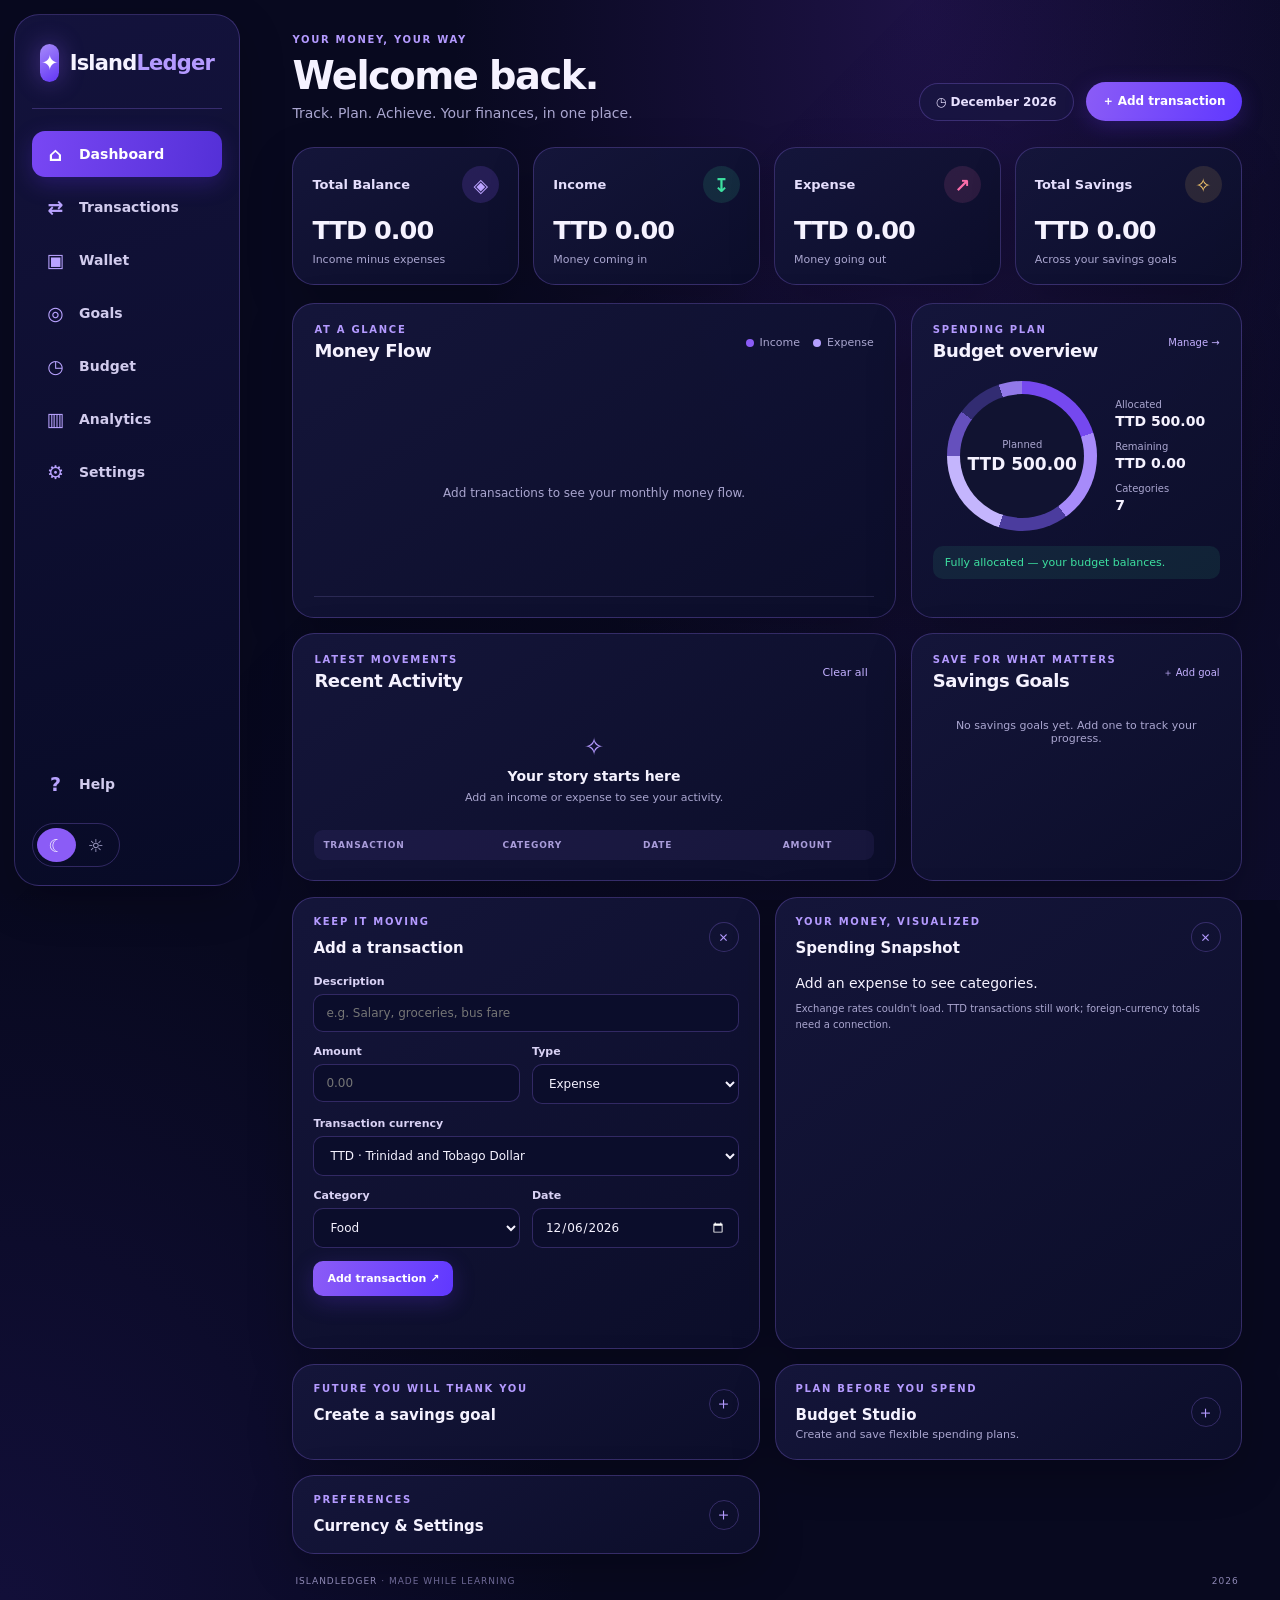
==== commit ecc0af74: "Add savings goal form to redesigned official dashboard" ====
--- a/index.html
+++ b/index.html
@@ -50,6 +50,10 @@
  <div class="form-grid"><div><label for="category">Category</label><select id="category" name="category"><option>Food</option><option>Transport</option><option>Rent & bills</option><option>Health</option><option>Personal</option><option>Education</option><option>Savings</option><option>Work</option><option>Other</option></select></div><div><label for="date">Date</label><input id="date" name="date" type="date" required></div></div>
  <button class="primary-button" type="submit">Add transaction <span>↗</span></button><p id="formMessage" class="form-message" role="status" aria-live="polite"></p></form></div></details>
  <details class="widget collapsible-panel" open><summary><span class="summary-title"><small class="eyebrow">YOUR MONEY, VISUALIZED</small><strong>Spending Snapshot</strong></span><span class="collapse-icon">＋</span></summary><div class="collapsible-content"><div id="categoryBreakdown"><p class="chart-empty">Add an expense to see your categories.</p></div><p id="rateNote" class="rate-note" role="status">Exchange rates are loading…</p></div></details>
+ <details class="widget collapsible-panel" id="goalFormPanel"><summary><span class="summary-title"><small class="eyebrow">FUTURE YOU WILL THANK YOU</small><strong>Create a savings goal</strong></span><span class="collapse-icon">＋</span></summary><div class="collapsible-content">
+ <form id="goalForm"><label for="goalName">Goal name</label><input id="goalName" maxlength="60" placeholder="e.g. Emergency fund" required>
+ <div class="form-grid"><div><label for="goalTarget">Target (TTD)</label><input id="goalTarget" type="number" min="0.01" step="0.01" placeholder="3000" required></div><div><label for="goalSaved">Already saved (TTD)</label><input id="goalSaved" type="number" min="0" step="0.01" value="0" required></div></div>
+ <button type="submit" class="primary-button">Create goal</button><p id="goalMessage" class="form-message" role="status"></p></form></div></details>
  <details class="widget collapsible-panel" id="budgetStudio"><summary><span class="summary-title"><small class="eyebrow">PLAN BEFORE YOU SPEND</small><strong>Budget Studio</strong><em>Create and save flexible spending plans.</em></span><span class="collapse-icon">＋</span></summary><div class="collapsible-content">
  <div class="form-grid"><div><label for="budgetPlanName">Plan name</label><input id="budgetPlanName" maxlength="60" value="My Budget"></div><div><label for="budgetTotal">Total budget (TTD)</label><input id="budgetTotal" type="number" min="0" step="0.01" value="500"></div></div>
  <div class="form-grid"><div><label for="distributionMode">When changing total</label><select id="distributionMode"><option value="proportional">Adjust proportionally</option><option value="equal">Divide equally</option><option value="manual">Keep amounts</option></select></div><div><label for="savedBudgetPlans">Saved plans</label><select id="savedBudgetPlans"><option value="">Choose a saved plan</option></select></div></div>
--- a/style.css
+++ b/style.css
@@ -1,99 +1,35 @@
-@import url('https://fonts.googleapis.com/css2?family=DM+Mono:wght@400;500&family=Manrope:wght@400;500;600;700;800&display=swap');
-:root{
-  --ink:#1e302b;--green:#1f6c50;--muted:#718079;--paper:#fffef9;
-  --bg:#f4f3ed;--line:#e1e5dc;--mint:#e9f2e7;--lime:#c6ef83;
-  --red:#bb594d;--shadow:0 18px 45px rgba(36,59,43,.06);
+:root{color-scheme:dark;--bg:#08091f;--surface:#10122e;--surface2:#15183b;--line:rgba(155,119,255,.27);--text:#f5f2ff;--muted:#aaa6d0;--purple:#8b5cf6;--purple2:#6038ff;--violet:#b49aff;--green:#3de0a0;--red:#fb6eaa;--gold:#f5c76b;--shadow:0 16px 45px rgba(0,0,0,.22);font-family:'DM Sans',system-ui,sans-serif}
+*{box-sizing:border-box}html{scroll-behavior:smooth;scroll-padding-top:24px}body{margin:0;background:radial-gradient(ellipse at 72% 0%,rgba(88,42,173,.27),transparent 36%),radial-gradient(ellipse at 0% 100%,rgba(55,37,153,.22),transparent 32%),var(--bg);color:var(--text);font-size:14px;min-width:320px}
+body:before{content:"";position:fixed;inset:0;pointer-events:none;z-index:-1;background:linear-gradient(135deg,transparent 40%,rgba(112,74,232,.06))}
+a{color:inherit;text-decoration:none}button,input,select{font:inherit}button{cursor:pointer}
+.app-layout{min-height:100vh}.sidebar{position:fixed;inset:14px auto 14px 14px;width:226px;padding:25px 17px 18px;border:1px solid var(--line);border-radius:25px;background:linear-gradient(165deg,rgba(20,19,61,.97),rgba(8,11,39,.98));box-shadow:var(--shadow);display:flex;flex-direction:column;z-index:20}
+.brand{display:flex;align-items:center;gap:11px;font-size:21px;font-weight:800;letter-spacing:-.8px;padding:4px 8px 26px;border-bottom:1px solid var(--line)}.brand>span:last-child>span{color:var(--violet)}.brand-icon{display:grid;place-items:center;width:38px;height:38px;border-radius:13px;background:linear-gradient(145deg,#a78bfa,#6235f5);color:white;box-shadow:0 0 24px rgba(139,92,246,.45)}
+.main-nav{display:grid;gap:7px;padding-top:22px}.nav-link{display:flex;align-items:center;gap:13px;padding:12px 13px;border-radius:13px;color:#d1cbed;font-weight:600;transition:.2s}.nav-link>span{width:21px;text-align:center;font-size:19px;color:#b9a3ff}.nav-link:hover,.nav-link.active{background:linear-gradient(100deg,#7947f4,#5430d7);color:white;box-shadow:0 7px 22px rgba(91,48,214,.3)}.nav-link.active>span{color:white}
+.sidebar-bottom{margin-top:auto;display:grid;gap:16px}.theme-switch{display:flex;padding:4px;border:1px solid var(--line);border-radius:99px;width:max-content}.theme-choice{width:39px;height:34px;border:0;background:transparent;color:var(--muted);border-radius:50%;font-size:18px}.theme-choice.selected{background:var(--purple);color:white}
+.main-content{margin-left:254px;padding:34px clamp(18px,3vw,48px) 28px;max-width:1800px}.mobile-top{display:none}.welcome-row{display:flex;justify-content:space-between;align-items:end;gap:18px;margin-bottom:26px}.eyebrow{font-size:10px;letter-spacing:1.7px;font-weight:800;color:var(--violet);margin:0 0 8px}.welcome-row h1{font-size:clamp(27px,3vw,39px);letter-spacing:-1.5px;margin:0}.subheading{margin:7px 0 0;color:var(--muted)}.welcome-actions{display:flex;align-items:center;gap:12px}.month-pill,.primary-action{border:1px solid var(--line);border-radius:99px;padding:11px 16px;color:#e8e1ff;background:rgba(24,22,66,.75);font-size:12px;font-weight:700}.primary-action,.primary-button{background:linear-gradient(105deg,#8b5cf6,#6038ff);border:0;color:white;box-shadow:0 6px 22px rgba(102,57,239,.25)}.primary-action{white-space:nowrap}
+.summary-grid{display:grid;grid-template-columns:repeat(4,minmax(0,1fr));gap:14px;margin-bottom:18px}.summary-card,.widget{min-width:0;border:1px solid var(--line);border-radius:22px;background:linear-gradient(145deg,rgba(21,22,59,.96),rgba(12,14,42,.96));box-shadow:var(--shadow)}.summary-card{padding:18px 19px}.summary-top{display:flex;align-items:center;justify-content:space-between;color:#e5defd;font-weight:700;font-size:13px}.summary-icon{display:grid;place-items:center;width:37px;height:37px;border-radius:50%;background:rgba(139,92,246,.18);color:#bba3ff;font-size:19px}.summary-icon.green{color:var(--green);background:rgba(61,224,160,.12)}.summary-icon.pink{color:var(--red);background:rgba(251,110,170,.12)}.summary-icon.gold{color:var(--gold);background:rgba(245,199,107,.12)}.summary-card>strong{display:block;font-size:clamp(20px,2vw,29px);letter-spacing:-1px;margin:12px 0 5px;overflow-wrap:anywhere}.summary-card>small{color:var(--muted);font-size:11px}
+.dashboard-grid{display:grid;grid-template-columns:minmax(0,1.55fr) minmax(280px,.85fr);gap:15px}.widget{padding:20px 21px}.widget-heading{display:flex;justify-content:space-between;align-items:center;gap:12px;margin-bottom:16px}.widget-heading h2{margin:0;font-size:18px;letter-spacing:-.4px}.widget-heading .eyebrow{margin-bottom:5px}.legend{display:flex;gap:13px;color:var(--muted);font-size:11px}.legend span{display:flex;align-items:center;gap:6px}.legend i{width:8px;height:8px;border-radius:50%;background:var(--purple)}.legend .expense-dot{background:#b5a0ff}.money-chart{height:220px;display:flex;align-items:stretch;gap:10px;padding:12px 4px 0;border-bottom:1px solid rgba(178,160,255,.16)}.chart-month{flex:1;min-width:0;display:flex;flex-direction:column;justify-content:end;align-items:center;gap:9px}.chart-bars{height:174px;width:100%;display:flex;align-items:end;justify-content:center;gap:5px;border-bottom:1px solid rgba(178,160,255,.14);background:repeating-linear-gradient(to top,transparent 0,transparent 42px,rgba(178,160,255,.08) 43px)}.chart-bar{width:min(14px,35%);min-height:2px;border-radius:7px 7px 0 0;background:linear-gradient(#a78bfa,#6b3df0)}.chart-bar.expense{background:linear-gradient(#c5b4ff,#8f79df)}.chart-month small{color:var(--muted);font-size:10px}.chart-empty{color:var(--muted);font-size:12px;margin:auto}
+.budget-overview-content{display:flex;align-items:center;justify-content:center;gap:18px;padding:4px 0 10px}.budget-donut{width:150px;height:150px;flex:none;border-radius:50%;display:grid;place-items:center;background:conic-gradient(#7548ef 0 35%,#a78bfa 35% 55%,#4b3c9e 55% 72%,#29275c 72% 100%);position:relative}.budget-donut:before{content:"";position:absolute;inset:13px;border-radius:50%;background:#111331}.budget-donut>span{position:relative;display:grid;text-align:center;gap:4px}.budget-donut small,.budget-overview-stats small{color:var(--muted);font-size:10px}.budget-donut strong{font-size:17px}.budget-overview-stats{display:grid;gap:12px}.budget-overview-stats>div{display:grid;gap:3px}.budget-overview-stats strong{font-size:14px}.budget-status{font-size:11px;color:var(--green);background:rgba(61,224,160,.09);padding:10px 12px;border-radius:10px;margin:5px 0 0}.budget-status.over{color:#ff8cae;background:rgba(251,110,170,.1)}
+.activity-widget{grid-column:1}.goals-widget{grid-column:2}.text-button{background:transparent;border:0;color:#c3b0ff;font-size:11px;padding:6px}.table-wrap{overflow-x:auto}table{width:100%;border-collapse:collapse;min-width:490px}th{text-align:left;padding:10px 9px;color:#a99cda;background:rgba(132,104,225,.09);font-size:9px;letter-spacing:.8px;text-transform:uppercase}th:first-child{border-radius:9px 0 0 9px}th:last-child{border-radius:0 9px 9px 0}td{padding:13px 9px;border-bottom:1px solid rgba(178,160,255,.1);font-size:11px;color:#e9e4ff}td small{display:block;color:var(--muted);margin-top:3px}.align-right{text-align:right}.income{color:var(--green)}.expense{color:#ff86b0}.remove{border:1px solid var(--line);border-radius:8px;background:transparent;color:#c3b0ff;padding:5px 8px}.empty-state{text-align:center;color:var(--muted);padding:26px 8px}.empty-state>span{font-size:24px;color:var(--violet)}.empty-state h3{font-size:14px;color:var(--text);margin:7px 0}.empty-state p{font-size:11px;margin:0}.compact-empty{padding:12px 4px}.goals-list{display:grid;gap:13px}.goal-card{padding:12px;border:1px solid rgba(155,119,255,.17);border-radius:13px;background:rgba(10,12,37,.45)}.goal-head{display:flex;justify-content:space-between;gap:8px;font-size:11px}.goal-head span,.goal-meta{color:var(--violet);font-size:10px}.goal-bar,.bar{height:8px;border-radius:99px;background:rgba(157,137,228,.16);overflow:hidden;margin:8px 0 5px}.goal-bar span,.bar span{display:block;height:100%;background:linear-gradient(90deg,#7244ef,#a78bfa);border-radius:inherit}.goal-meta{display:flex;justify-content:space-between}.goal-actions{display:flex;gap:8px;margin-top:8px}.goal-actions button{font-size:10px;padding:6px 9px}.lower-grid{display:grid;grid-template-columns:repeat(2,minmax(0,1fr));gap:15px;margin-top:16px}.collapsible-panel{padding:0;overflow:hidden}.collapsible-panel>summary{list-style:none;display:flex;align-items:center;justify-content:space-between;gap:14px;padding:18px 20px;cursor:pointer}.collapsible-panel>summary::-webkit-details-marker{display:none}.summary-title{display:grid;gap:4px}.summary-title strong{font-size:15px}.summary-title em{font-style:normal;color:var(--muted);font-size:11px}.collapse-icon{display:grid;place-items:center;width:30px;height:30px;border:1px solid var(--line);border-radius:50%;color:var(--violet);font-size:17px;transition:transform .2s}.collapsible-panel[open] .collapse-icon{transform:rotate(45deg)}.collapsible-content{padding:0 20px 20px}.form-grid{display:grid;grid-template-columns:repeat(2,minmax(0,1fr));gap:12px}.collapsible-content label{display:block;color:#d9d2f5;font-size:11px;font-weight:700;margin:0 0 6px}.collapsible-content input,.collapsible-content select{width:100%;min-width:0;padding:11px 12px;margin:0 0 13px;border:1px solid var(--line);border-radius:10px;background:#0b0d2b;color:var(--text);font-size:12px}.collapsible-content input:focus,.collapsible-content select:focus{outline:2px solid #8b5cf6;outline-offset:1px}.primary-button,.secondary-button{border-radius:10px;padding:11px 14px;font-size:11px;font-weight:700}.primary-button{background:linear-gradient(105deg,#8b5cf6,#6038ff);color:#fff;border:0}.secondary-button{background:rgba(139,92,246,.12);color:#e4dcff;border:1px solid var(--line)}.form-message,.rate-note,.privacy-note,.budget-note{font-size:10px;color:var(--muted);line-height:1.6;min-height:12px}.button-row{display:flex;gap:8px;flex-wrap:wrap}.budget-studio-summary{display:grid;grid-template-columns:repeat(3,minmax(0,1fr));gap:8px;margin:14px 0}.budget-studio-summary>div{padding:10px;border:1px solid var(--line);border-radius:10px;background:rgba(139,92,246,.07);display:grid;gap:5px}.budget-studio-summary small{font-size:9px;color:var(--muted)}.budget-studio-summary strong{font-size:13px;overflow-wrap:anywhere}.budget-category-heading{display:flex;justify-content:space-between;align-items:center;gap:10px;margin:18px 0 8px}.budget-category-heading h3{font-size:14px;margin:0}.budget-category{padding:12px 0;border-top:1px solid rgba(155,119,255,.16)}.budget-category-top{display:grid;grid-template-columns:minmax(0,1fr) 105px auto;align-items:center;gap:8px}.budget-category-name{font-size:11px;font-weight:700}.budget-category-top input{margin:0;padding:8px}.budget-category-top .remove-category{padding:7px 9px;background:transparent;color:#ff9ab9;border:1px solid var(--line);font-size:10px}.budget-range{width:100%;margin:9px 0 0;accent-color:var(--purple)}.budget-category-meta{display:flex;justify-content:space-between;color:var(--muted);font-size:9px;margin-top:5px}.budget-category-meta strong{color:var(--violet)}.new-budget-category{display:grid;grid-template-columns:minmax(0,1fr) auto auto;gap:8px;align-items:end}.new-budget-category[hidden]{display:none}.rate-note{margin:10px 0 0}.privacy-note{margin:8px 0 0}.subtle-link{font-size:10px;color:#c4b0ff;white-space:nowrap}
+footer{display:flex;justify-content:space-between;gap:12px;padding:22px 3px 5px;color:#8e88b5;font-size:9px;letter-spacing:1px}footer span span{color:#6e6996}.sidebar-scrim{display:none}
+body.light-theme{color-scheme:light;--bg:#f2efff;--surface:#fff;--surface2:#f7f4ff;--text:#211943;--muted:#756e91;--line:rgba(102,70,183,.2);background:#f2efff}body.light-theme .sidebar,body.light-theme .summary-card,body.light-theme .widget{background:linear-gradient(145deg,#fff,#f8f5ff)}body.light-theme .nav-link{color:#4a416c}body.light-theme .nav-link.active{color:#fff}body.light-theme td{color:#30274e}body.light-theme .collapsible-content input,body.light-theme .collapsible-content select{background:#fff;color:#211943}body.light-theme .budget-donut:before{background:#f7f4ff}body.light-theme .goal-card{background:#fff}
+@media(min-width:1500px){.main-content{padding-left:55px;padding-right:55px}.summary-grid{gap:18px}.dashboard-grid{gap:18px}.widget{padding:24px}}
+@media(max-width:1100px){.sidebar{width:196px}.main-content{margin-left:220px;padding:28px 22px}.summary-grid{grid-template-columns:repeat(2,minmax(0,1fr))}.dashboard-grid{grid-template-columns:minmax(0,1fr) minmax(250px,.85fr)}}
+@media(max-width:760px){body{font-size:13px}.sidebar{inset:0 auto 0 0;width:min(290px,84vw);border-radius:0 22px 22px 0;transform:translateX(-105%);transition:transform .25s;z-index:40}.sidebar.open{transform:translateX(0)}.sidebar-scrim.visible{display:block;position:fixed;inset:0;background:rgba(2,3,17,.65);z-index:30}.main-content{margin:0;padding:0 14px 22px}.mobile-top{height:58px;display:flex;align-items:center;gap:10px;position:sticky;top:0;z-index:15;background:rgba(8,9,31,.92);backdrop-filter:blur(14px);margin:0 -14px;padding:0 14px;border-bottom:1px solid var(--line)}.icon-button{width:35px;height:35px;border:1px solid var(--line);border-radius:10px;background:var(--surface);color:var(--text)}.brand.compact{border:0;padding:0;font-size:16px;gap:7px}.brand.compact .brand-icon{width:29px;height:29px;border-radius:9px}.mobile-month{margin-left:auto;color:var(--muted);font-size:10px}.welcome-row{align-items:flex-start;flex-direction:column;gap:13px;padding:24px 2px 18px;margin:0}.welcome-row h1{font-size:28px}.subheading{font-size:12px}.welcome-actions{width:100%;justify-content:space-between}.month-pill,.primary-action{padding:10px 13px;font-size:10px}.summary-grid{grid-template-columns:repeat(2,minmax(0,1fr));gap:9px;margin-bottom:12px}.summary-card{padding:13px 12px;border-radius:16px}.summary-top{font-size:10px}.summary-icon{width:29px;height:29px;font-size:15px}.summary-card>strong{font-size:clamp(17px,5vw,23px);margin:9px 0 3px}.summary-card>small{font-size:9px}.dashboard-grid{grid-template-columns:minmax(0,1fr);gap:11px}.widget{padding:16px;border-radius:17px}.activity-widget,.goals-widget{grid-column:auto}.widget-heading{margin-bottom:12px}.widget-heading h2{font-size:16px}.legend{font-size:9px;gap:8px}.money-chart{height:180px;gap:5px}.chart-bars{height:138px;gap:3px}.chart-month small{font-size:9px}.budget-overview-content{justify-content:space-evenly}.budget-donut{width:125px;height:125px}.budget-donut:before{inset:11px}.budget-overview-stats{gap:9px}.budget-overview-stats strong{font-size:12px}.lower-grid{grid-template-columns:minmax(0,1fr);gap:11px;margin-top:11px}.collapsible-panel>summary{padding:15px 16px}.collapsible-content{padding:0 16px 16px}.form-grid{gap:9px}.collapsible-content input,.collapsible-content select{font-size:16px;padding:12px}/* Prevent iOS input zoom */.budget-category-top{grid-template-columns:minmax(0,1fr) 86px auto;gap:6px}.budget-category-top .remove-category{padding:7px 6px}.budget-studio-summary>div{padding:8px}.budget-studio-summary strong{font-size:11px}.new-budget-category{grid-template-columns:1fr 1fr}.new-budget-category>div{grid-column:1/-1}footer{font-size:8px}}
+@media(max-width:380px){.summary-card{padding:11px 9px}.summary-top{font-size:9px}.summary-icon{width:25px;height:25px}.summary-card>strong{font-size:17px}.budget-overview-content{gap:10px}.budget-donut{width:112px;height:112px}.budget-donut strong{font-size:14px}.welcome-row h1{font-size:25px}}
+@media(prefers-reduced-motion:reduce){*,*:before,*:after{scroll-behavior:auto!important;transition:none!important}}
+
+@media(max-width:760px){
+ .table-wrap{overflow:visible}
+ table{min-width:0;border-collapse:separate;border-spacing:0 8px}
+ table thead{position:absolute;width:1px;height:1px;padding:0;margin:-1px;overflow:hidden;clip:rect(0,0,0,0);white-space:nowrap;border:0}
+ table tbody{display:grid;gap:8px}
+ table tr{display:grid;grid-template-columns:1fr auto;gap:5px 10px;padding:11px 12px;border:1px solid var(--line);border-radius:12px;background:rgba(8,10,35,.35)}
+ table td{display:block;padding:2px 0;border:0;font-size:10px;text-align:left}
+ table td:before{content:attr(data-label);display:block;color:var(--muted);font-size:8px;letter-spacing:.5px;text-transform:uppercase;margin-bottom:3px}
+ table td.transaction-description{grid-column:1}
+ table td:nth-child(2),table td:nth-child(3){grid-column:1}
+ table td.amount{grid-column:2;grid-row:1/3;text-align:right;align-self:center;font-size:11px}
+ table td.row-action{grid-column:2;grid-row:3;text-align:right}
+ table td.row-action:before{display:none}
 }
-body{background:var(--bg);color:var(--ink);font-family:Manrope,system-ui,sans-serif;font-size:14px}
-header{height:78px;background:rgba(255,254,249,.92);border-bottom:1px solid var(--line);padding-left:max(20px,calc((100% - 1124px)/2));padding-right:max(20px,calc((100% - 1124px)/2));}
-.brand{font-size:18px;letter-spacing:-.7px}
-.brand b{background:var(--green);border-radius:12px;padding:10px;font-size:12px}
-.brand span{color:var(--muted)}
-.tag{background:var(--mint);color:var(--green);font-family:'DM Mono',monospace;font-size:9px;letter-spacing:1px;padding:8px 11px}
-main{padding:34px 20px 30px}
-.intro{padding:12px 0 24px}
-.eyebrow{font-family:'DM Mono',monospace;letter-spacing:1.3px;font-size:10px;color:var(--green)}
-.intro h1{font-size:clamp(36px,5vw,56px);letter-spacing:-2.6px;line-height:1.08}
-.intro h1 em{color:var(--green)}
-.intro p:not(.eyebrow){color:var(--muted);line-height:1.8}
-.intro small{color:var(--green);font-size:10px}
-.totals{gap:14px;padding:0 0 16px}
-.totals article,.panel{background:var(--paper);border:1px solid var(--line);border-radius:20px;box-shadow:var(--shadow)}
-.totals article{padding:21px}
-.totals span{color:var(--muted);font-size:12px}
-.totals strong{font-size:clamp(20px,3vw,28px);letter-spacing:-1px}
-.totals article:nth-child(3){background:var(--green);border-color:var(--green);color:#fff}
-.totals article:nth-child(3) span{color:#d2e6d9}
-.columns{gap:16px;padding:0}
-.panel{padding:23px;margin-bottom:16px}
-.panel h2{font-size:20px;letter-spacing:-.7px}
-label{font-size:11px;font-weight:700}
-input,select{border:1px solid var(--line);background:#fff;border-radius:10px;padding:11px 12px;color:var(--ink);font:inherit;font-size:13px}
-input:focus,select:focus{outline:none;border-color:var(--green);box-shadow:0 0 0 3px rgba(31,108,80,.09)}
-button{border-radius:11px;background:var(--green);padding:13px 15px;font:inherit;font-size:12px;font-weight:800;transition:background .2s,transform .2s}
-button:hover{background:#17543e}
-button:focus-visible{outline:3px solid var(--lime);outline-offset:3px}
-.textbutton{background:transparent;color:var(--red);font-size:11px}
-.transaction{border-top:1px solid #edf0e9;padding:14px 0}
-.transaction-info strong{font-size:12px}
-.transaction-info small{font-size:10px;color:var(--muted)}
-.amount{font-size:12px}
-.remove{background:transparent;color:var(--muted);border:1px solid var(--line);border-radius:8px}
-.category{margin:15px 0}
-.category-head{font-size:11px}
-.bar{height:7px;background:#e9eee6;border-radius:99px}
-.bar span{background:var(--green);border-radius:99px}
-.empty{color:var(--muted);line-height:1.7}
-.empty h3{font-size:14px}
-.goal-card{background:#fff;border:1px solid var(--line);border-radius:14px;padding:15px;margin:12px 0}
-.goal-head{font-size:12px}
-.goal-head span,.goal-meta{color:var(--muted);font-size:10px}
-.goal-bar{height:7px}
-.goal-actions{display:flex;gap:8px;margin-top:10px}
-.goal-actions button{font-size:11px}
-.budget-intro{color:var(--muted);line-height:1.8;font-size:12px}
-.budget-summary>div{background:#f4f6ef;border:1px solid var(--line);border-radius:13px}
-.budget-status{background:var(--mint);color:var(--green);border-radius:11px}
-.budget-status.over{background:#fff0ed;color:#a43c2b}
-.budget-category{border-color:var(--line)}
-.budget-category-name{font-size:12px}
-.budget-category-meta{font-size:10px}
-.budget-range{accent-color:var(--green)}
-.secondary-button{background:#eff3eb;color:var(--ink);border:1px solid var(--line)}
-.secondary-button:hover{background:#e4ecdf}
-.budget-category-top .remove-category{border-radius:8px}
-.new-budget-category input{margin-bottom:0}
-.budget-note{color:var(--muted);line-height:1.7}
-aside{background:#eef2e7;border:1px solid var(--line);border-radius:13px;color:var(--muted);padding:17px;font-size:11px}
-footer{color:var(--muted);font-family:'DM Mono',monospace;letter-spacing:.5px}
-@media(max-width:700px){
-  main{padding:26px 16px}
-  header{padding:0 16px}
-  .panel{padding:18px}
-  .totals{gap:10px}
-  .totals article{padding:16px}
-}
-@media(prefers-reduced-motion:reduce){button{transition:none}}
-
-:root{--ink:#19382d;--green:#327451;--muted:#758179;--paper:#f6f7f0;--line:#e2e8df;--mint:#e8f2e9}*{box-sizing:border-box}body{margin:0;background:var(--paper);color:var(--ink);font:15px system-ui,sans-serif}header{height:70px;display:flex;justify-content:space-between;align-items:center;padding:0 max(20px,calc((100% - 1040px)/2));background:#fff;border-bottom:1px solid var(--line)}.brand{text-decoration:none;color:var(--ink);font-weight:800}.brand b{background:var(--green);color:#fff;padding:9px;border-radius:10px;margin-right:8px;font-size:12px}.brand span{color:var(--muted);font-weight:500}.tag{font-size:9px;letter-spacing:1px;color:var(--green);background:var(--mint);padding:8px;border-radius:99px}.intro,.totals,.columns,main>section,aside,footer{max-width:1040px;margin-left:auto;margin-right:auto}.intro{padding:38px 20px 25px}.eyebrow{font-size:10px;letter-spacing:1.7px;font-weight:800;color:var(--green);margin:0 0 8px}.intro h1{font-size:clamp(38px,7vw,60px);line-height:1.03;letter-spacing:-2px;margin:0}.intro h1 em{font-family:Georgia,serif;color:var(--green);font-weight:500}.intro p:not(.eyebrow){color:var(--muted);max-width:480px;line-height:1.7}.intro small{color:var(--green);font-size:11px}.totals{display:grid;grid-template-columns:repeat(3,1fr);gap:12px;padding:0 20px 16px}.totals article,.panel{background:#fff;border:1px solid var(--line);border-radius:15px;padding:20px;min-width:0}.totals span{display:block;color:var(--muted);font-size:12px}.totals strong{display:block;font-size:clamp(20px,3vw,28px);margin-top:10px;overflow-wrap:anywhere}.columns{display:grid;grid-template-columns:.9fr 1.1fr;gap:15px;padding:0 20px}.panel{margin-bottom:15px}.panel h2{font-size:20px;margin:0 0 18px}label{display:block;font-size:12px;font-weight:700;margin:0 0 7px}input,select{width:100%;min-width:0;padding:11px;border:1px solid var(--line);border-radius:9px;background:#fcfdfa;font:inherit;font-size:13px;margin-bottom:14px}input:focus,select:focus{outline:3px solid #d8eadc;border-color:var(--green)}.two{display:grid;grid-template-columns:1fr 1fr;gap:10px}button{border:0;border-radius:9px;background:var(--green);color:#fff;font-weight:700;padding:12px;cursor:pointer}form>button{width:100%}#formMessage{font-size:12px;color:var(--green);min-height:15px}.listhead{display:flex;justify-content:space-between;gap:10px;align-items:center}.textbutton{background:transparent;color:var(--muted);text-decoration:underline;padding:5px;font-size:11px}.empty{text-align:center;padding:22px 8px;color:var(--muted)}.empty h3{color:var(--ink);font-size:14px}ul{list-style:none;padding:0;margin:0}.transaction{display:flex;align-items:center;gap:10px;border-top:1px solid #edf0ea;padding:12px 0}.transaction-info{flex:1;min-width:0}.transaction-info strong{display:block;font-size:12px;overflow-wrap:anywhere}.transaction-info small{display:block;font-size:10px;color:var(--muted);margin-top:4px}.amount{font-size:12px;font-weight:800;white-space:nowrap}.income{color:var(--green)}.remove{background:transparent;color:#9aa79d;padding:5px;font-size:18px}.category{margin:12px 0;font-size:12px}.category-head{display:flex;justify-content:space-between;gap:8px}.bar{height:5px;background:#eaf0e9;border-radius:8px;margin-top:7px;overflow:hidden}.bar span{display:block;background:#609773;height:100%}aside{margin-top:2px;background:#f0f0e5;padding:15px;border-radius:10px;color:#697363;font-size:11px;line-height:1.7}footer{text-align:center;padding:22px;color:#8c978f;font-size:11px}@media(max-width:700px){.totals{grid-template-columns:1fr}.totals article{padding:14px}.totals strong{margin-top:5px}.columns{grid-template-columns:1fr}.intro{padding-top:28px}.panel{padding:17px}}@media(prefers-reduced-motion:reduce){*{scroll-behavior:auto!important;transition:none!important}}
-/* Budget Studio */
-.budget-intro{color:var(--muted);line-height:1.65;max-width:720px;font-size:13px}.budget-top-grid,.budget-tools{display:grid;grid-template-columns:1fr 1fr;gap:12px}.budget-tools{margin-top:4px}.budget-actions{display:flex;gap:8px;flex-wrap:wrap;margin:2px 0 12px}.budget-actions button,.budget-category-heading button,.new-budget-category button{font-size:12px}.secondary-button{background:#eef3ed;color:var(--ink);border:1px solid var(--line)}.budget-message{min-height:16px;font-size:12px;color:var(--green)}.budget-summary{display:grid;grid-template-columns:repeat(3,minmax(0,1fr));gap:10px;margin:16px 0 10px}.budget-summary>div{background:#f6f8f3;border:1px solid var(--line);padding:13px;border-radius:11px;min-width:0}.budget-summary span{display:block;color:var(--muted);font-size:11px}.budget-summary strong{display:block;font-size:clamp(16px,2.5vw,23px);margin-top:6px;overflow-wrap:anywhere}.budget-status{padding:12px;border-radius:9px;background:var(--mint);color:var(--green);font-size:12px;font-weight:700}.budget-status.over{background:#fff0ed;color:#a43c2b}.budget-category-heading{display:flex;align-items:center;justify-content:space-between;gap:12px;margin:22px 0 10px}.budget-category-heading h3{margin:0;font-size:17px}.budget-category{padding:14px 0;border-top:1px solid var(--line)}.budget-category-top{display:grid;grid-template-columns:minmax(0,1fr) 130px auto;align-items:center;gap:10px}.budget-category-name{font-size:13px;font-weight:700;overflow-wrap:anywhere}.budget-category-top input{margin:0;padding:8px;font-size:13px}.budget-category-top .remove-category{padding:7px 9px;background:transparent;color:#a43c2b;border:1px solid var(--line);font-size:11px}.budget-range{width:100%;margin:12px 0 0;accent-color:var(--green);padding:0}.budget-category-meta{display:flex;justify-content:space-between;gap:8px;margin-top:5px;color:var(--muted);font-size:10px}.budget-category-meta strong{color:var(--green)}.new-budget-category{display:grid;grid-template-columns:minmax(0,1fr) auto auto;gap:8px;align-items:end;margin-top:14px}.new-budget-category input{margin-bottom:0}.budget-note{font-size:11px;color:var(--muted);line-height:1.6;margin-bottom:0}@media(max-width:700px){.budget-top-grid,.budget-tools{grid-template-columns:1fr;gap:0}.budget-summary{grid-template-columns:1fr 1fr}.budget-summary>div:last-child{grid-column:1/-1}.budget-category-top{grid-template-columns:minmax(0,1fr) 105px auto;gap:6px}.budget-category-top .remove-category{padding:7px}.new-budget-category{grid-template-columns:1fr 1fr}.new-budget-category>div{grid-column:1/-1}.budget-category-heading{align-items:flex-start}}
-
-/* Island Ledger concept visual language — applied without replacing the existing app features. */
-
-
-/* Compact collapsible sections */
-.collapsible-panel{padding:0;overflow:hidden}
-.collapsible-panel>summary{list-style:none;display:flex;align-items:center;justify-content:space-between;gap:16px;padding:19px 22px;cursor:pointer}
-.collapsible-panel>summary::-webkit-details-marker{display:none}
-.collapsible-panel>summary>span:first-child{display:grid;gap:5px}
-.collapsible-panel>summary .eyebrow{margin:0}
-.collapsible-panel>summary strong{font-size:17px;letter-spacing:-.4px}
-.collapse-icon{display:grid;place-items:center;width:30px;height:30px;flex:none;border:1px solid var(--line);border-radius:50%;color:var(--green);font-size:18px;transition:transform .18s ease}
-.collapsible-panel[open]>summary .collapse-icon{transform:rotate(45deg)}
-.collapsible-content{padding:0 22px 22px}
-.collapsible-content>.listhead{margin-top:-4px}
-.collapsible-content>.listhead>span{flex:1}
-.collapsible-panel>summary:focus-visible{outline:3px solid var(--lime);outline-offset:-3px}
-@media(max-width:700px){.collapsible-panel>summary{padding:16px 17px}.collapsible-content{padding:0 17px 17px}}
-@media(prefers-reduced-motion:reduce){.collapse-icon{transition:none}}
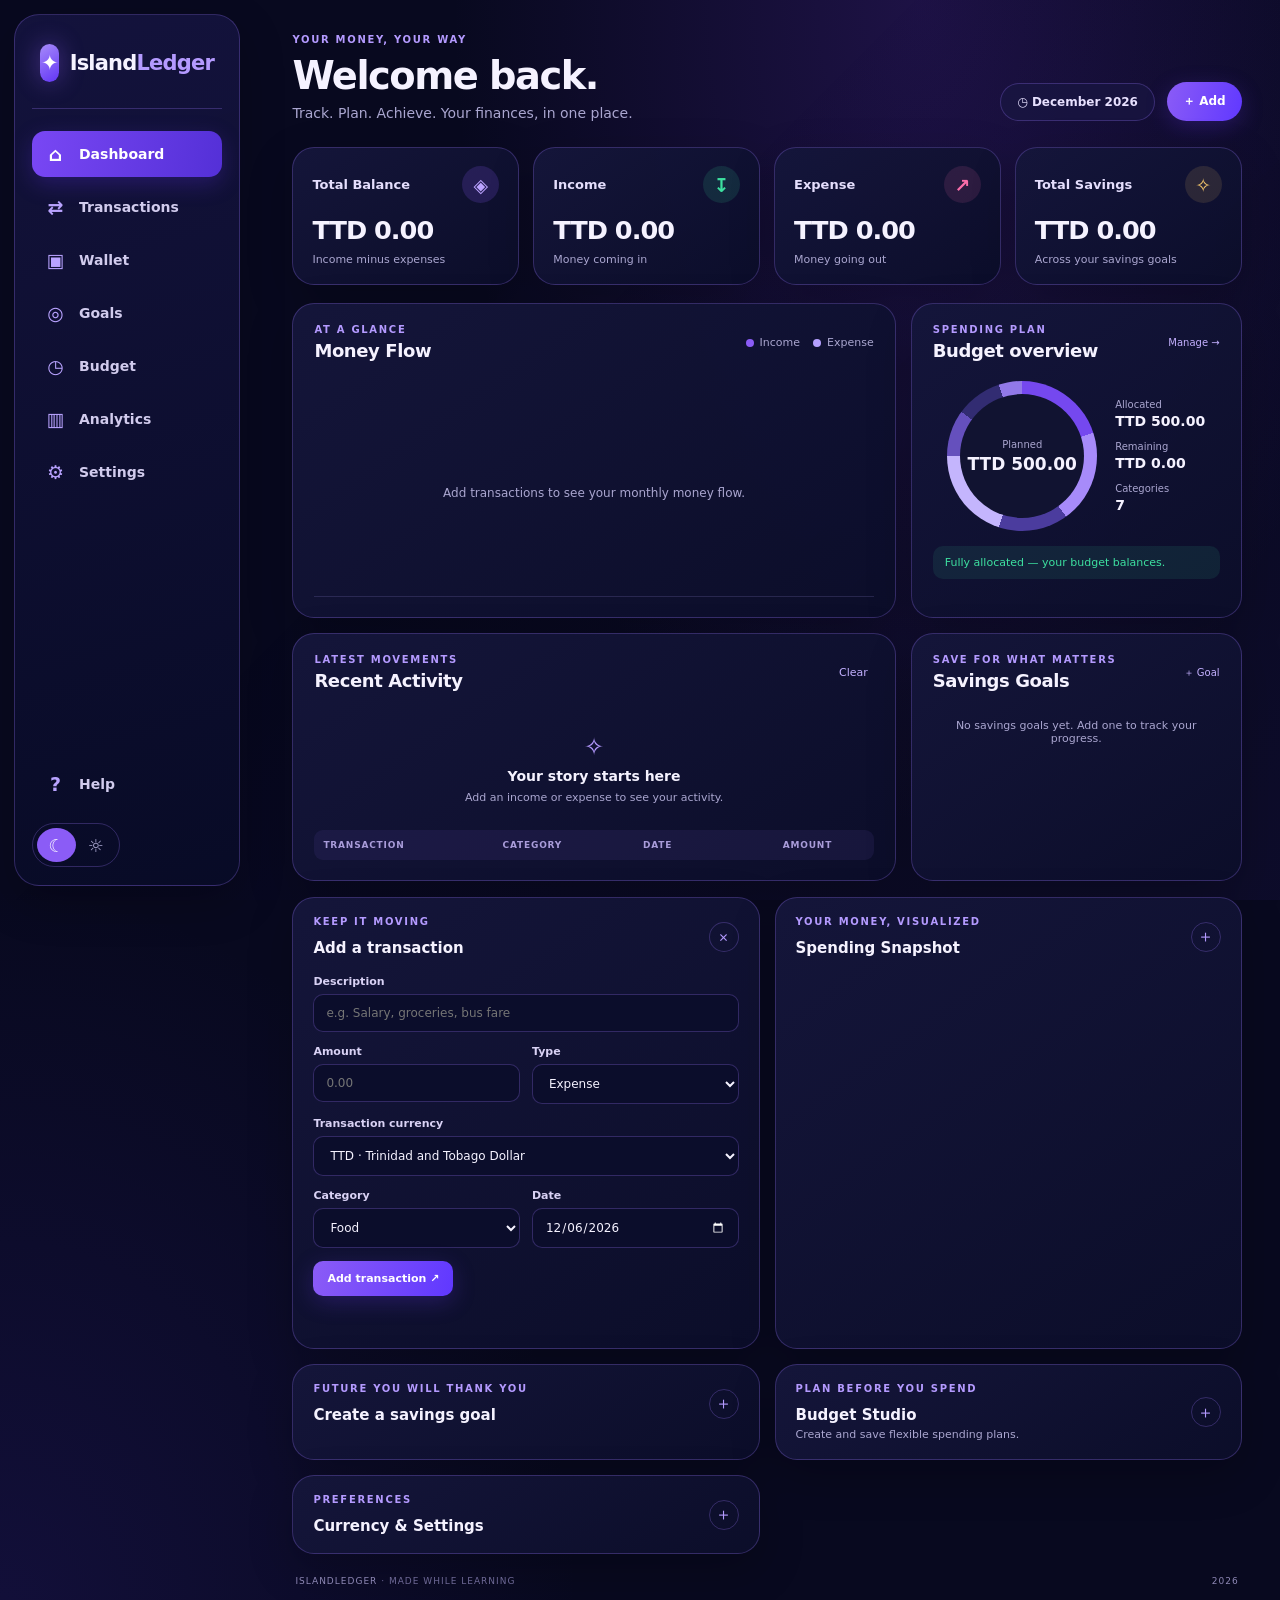
==== commit 78ecc7ad: "Tighten official dashboard labels and collapse spending snapshot by default" ====
--- a/index.html
+++ b/index.html
@@ -28,7 +28,7 @@
 <header class="mobile-top"><button id="menuToggle" class="icon-button" type="button" aria-label="Open navigation" aria-expanded="false">☰</button><a class="brand compact" href="#dashboard"><span class="brand-icon">✦</span>IslandLedger</a><span class="mobile-month" id="monthLabel">This month</span></header>
 <section class="welcome-row">
  <div><p class="eyebrow">YOUR MONEY, YOUR WAY</p><h1>Welcome back.</h1><p class="subheading">Track. Plan. Achieve. Your finances, in one place.</p></div>
- <div class="welcome-actions"><span class="month-pill">◷ <span id="monthLabelDesktop">This month</span></span><a class="primary-action" href="#new-transaction">＋ Add transaction</a></div>
+ <div class="welcome-actions"><span class="month-pill">◷ <span id="monthLabelDesktop">This month</span></span><a class="primary-action" href="#new-transaction">＋ Add</a></div>
 </section>
 <section class="summary-grid" aria-label="Financial summary">
  <article class="summary-card"><div class="summary-top"><span>Total Balance</span><span class="summary-icon">◈</span></div><strong id="balanceTotal">TT$0.00</strong><small>Income minus expenses</small></article>
@@ -39,8 +39,8 @@
 <section class="dashboard-grid">
  <article class="widget money-widget" id="analytics"><div class="widget-heading"><div><p class="eyebrow">AT A GLANCE</p><h2>Money Flow</h2></div><div class="legend"><span><i class="income-dot"></i>Income</span><span><i class="expense-dot"></i>Expense</span></div></div><div id="moneyFlowChart" class="money-chart" role="img" aria-label="Monthly income and expense chart"><p class="chart-empty">Your income and expenses will appear here.</p></div></article>
  <article class="widget budget-overview" id="budget"><div class="widget-heading"><div><p class="eyebrow">SPENDING PLAN</p><h2>Budget overview</h2></div><a href="#budgetStudio" class="subtle-link">Manage →</a></div><div class="budget-overview-content"><div id="budgetDonut" class="budget-donut"><span><small>Planned</small><strong id="budgetDonutTotal">TT$0</strong></span></div><div class="budget-overview-stats"><div><small>Allocated</small><strong id="budgetAllocated">TT$0.00</strong></div><div><small>Remaining</small><strong id="budgetRemaining">TT$500.00</strong></div><div><small>Categories</small><strong id="budgetCategoryCount">7</strong></div></div></div><p id="budgetStatus" class="budget-status">You have money left to allocate.</p></article>
- <article class="widget activity-widget" id="activity"><div class="widget-heading"><div><p class="eyebrow">LATEST MOVEMENTS</p><h2>Recent Activity</h2></div><button id="clearButton" class="text-button" type="button">Clear all</button></div><div id="emptyState" class="empty-state"><span>✧</span><h3>Your story starts here</h3><p>Add an income or expense to see your activity.</p></div><div class="table-wrap"><table><thead><tr><th>Transaction</th><th>Category</th><th>Date</th><th class="align-right">Amount</th><th></th></tr></thead><tbody id="transactionList"></tbody></table></div></article>
- <article class="widget goals-widget" id="goals"><div class="widget-heading"><div><p class="eyebrow">SAVE FOR WHAT MATTERS</p><h2>Savings Goals</h2></div><a href="#goalForm" class="subtle-link">＋ Add goal</a></div><div id="goalsEmpty" class="empty-state compact-empty"><p>No savings goals yet. Add one to track your progress.</p></div><div id="goalsList" class="goals-list"></div></article>
+ <article class="widget activity-widget" id="activity"><div class="widget-heading"><div><p class="eyebrow">LATEST MOVEMENTS</p><h2>Recent Activity</h2></div><button id="clearButton" class="text-button" type="button">Clear</button></div><div id="emptyState" class="empty-state"><span>✧</span><h3>Your story starts here</h3><p>Add an income or expense to see your activity.</p></div><div class="table-wrap"><table><thead><tr><th>Transaction</th><th>Category</th><th>Date</th><th class="align-right">Amount</th><th></th></tr></thead><tbody id="transactionList"></tbody></table></div></article>
+ <article class="widget goals-widget" id="goals"><div class="widget-heading"><div><p class="eyebrow">SAVE FOR WHAT MATTERS</p><h2>Savings Goals</h2></div><a href="#goalForm" class="subtle-link">＋ Goal</a></div><div id="goalsEmpty" class="empty-state compact-empty"><p>No savings goals yet. Add one to track your progress.</p></div><div id="goalsList" class="goals-list"></div></article>
 </section>
 <section class="lower-grid">
  <details class="widget collapsible-panel" id="new-transaction" open><summary><span class="summary-title"><small class="eyebrow">KEEP IT MOVING</small><strong>Add a transaction</strong></span><span class="collapse-icon">＋</span></summary><div class="collapsible-content"><form id="transactionForm">
@@ -49,7 +49,7 @@
  <div id="wallet"><label for="transactionCurrency">Transaction currency</label><select id="transactionCurrency" name="currency" aria-label="Currency used for this transaction"></select></div>
  <div class="form-grid"><div><label for="category">Category</label><select id="category" name="category"><option>Food</option><option>Transport</option><option>Rent & bills</option><option>Health</option><option>Personal</option><option>Education</option><option>Savings</option><option>Work</option><option>Other</option></select></div><div><label for="date">Date</label><input id="date" name="date" type="date" required></div></div>
  <button class="primary-button" type="submit">Add transaction <span>↗</span></button><p id="formMessage" class="form-message" role="status" aria-live="polite"></p></form></div></details>
- <details class="widget collapsible-panel" open><summary><span class="summary-title"><small class="eyebrow">YOUR MONEY, VISUALIZED</small><strong>Spending Snapshot</strong></span><span class="collapse-icon">＋</span></summary><div class="collapsible-content"><div id="categoryBreakdown"><p class="chart-empty">Add an expense to see your categories.</p></div><p id="rateNote" class="rate-note" role="status">Exchange rates are loading…</p></div></details>
+ <details class="widget collapsible-panel"><summary><span class="summary-title"><small class="eyebrow">YOUR MONEY, VISUALIZED</small><strong>Spending Snapshot</strong></span><span class="collapse-icon">＋</span></summary><div class="collapsible-content"><div id="categoryBreakdown"><p class="chart-empty">Add an expense to see your categories.</p></div><p id="rateNote" class="rate-note" role="status">Exchange rates are loading…</p></div></details>
  <details class="widget collapsible-panel" id="goalFormPanel"><summary><span class="summary-title"><small class="eyebrow">FUTURE YOU WILL THANK YOU</small><strong>Create a savings goal</strong></span><span class="collapse-icon">＋</span></summary><div class="collapsible-content">
  <form id="goalForm"><label for="goalName">Goal name</label><input id="goalName" maxlength="60" placeholder="e.g. Emergency fund" required>
  <div class="form-grid"><div><label for="goalTarget">Target (TTD)</label><input id="goalTarget" type="number" min="0.01" step="0.01" placeholder="3000" required></div><div><label for="goalSaved">Already saved (TTD)</label><input id="goalSaved" type="number" min="0" step="0.01" value="0" required></div></div>
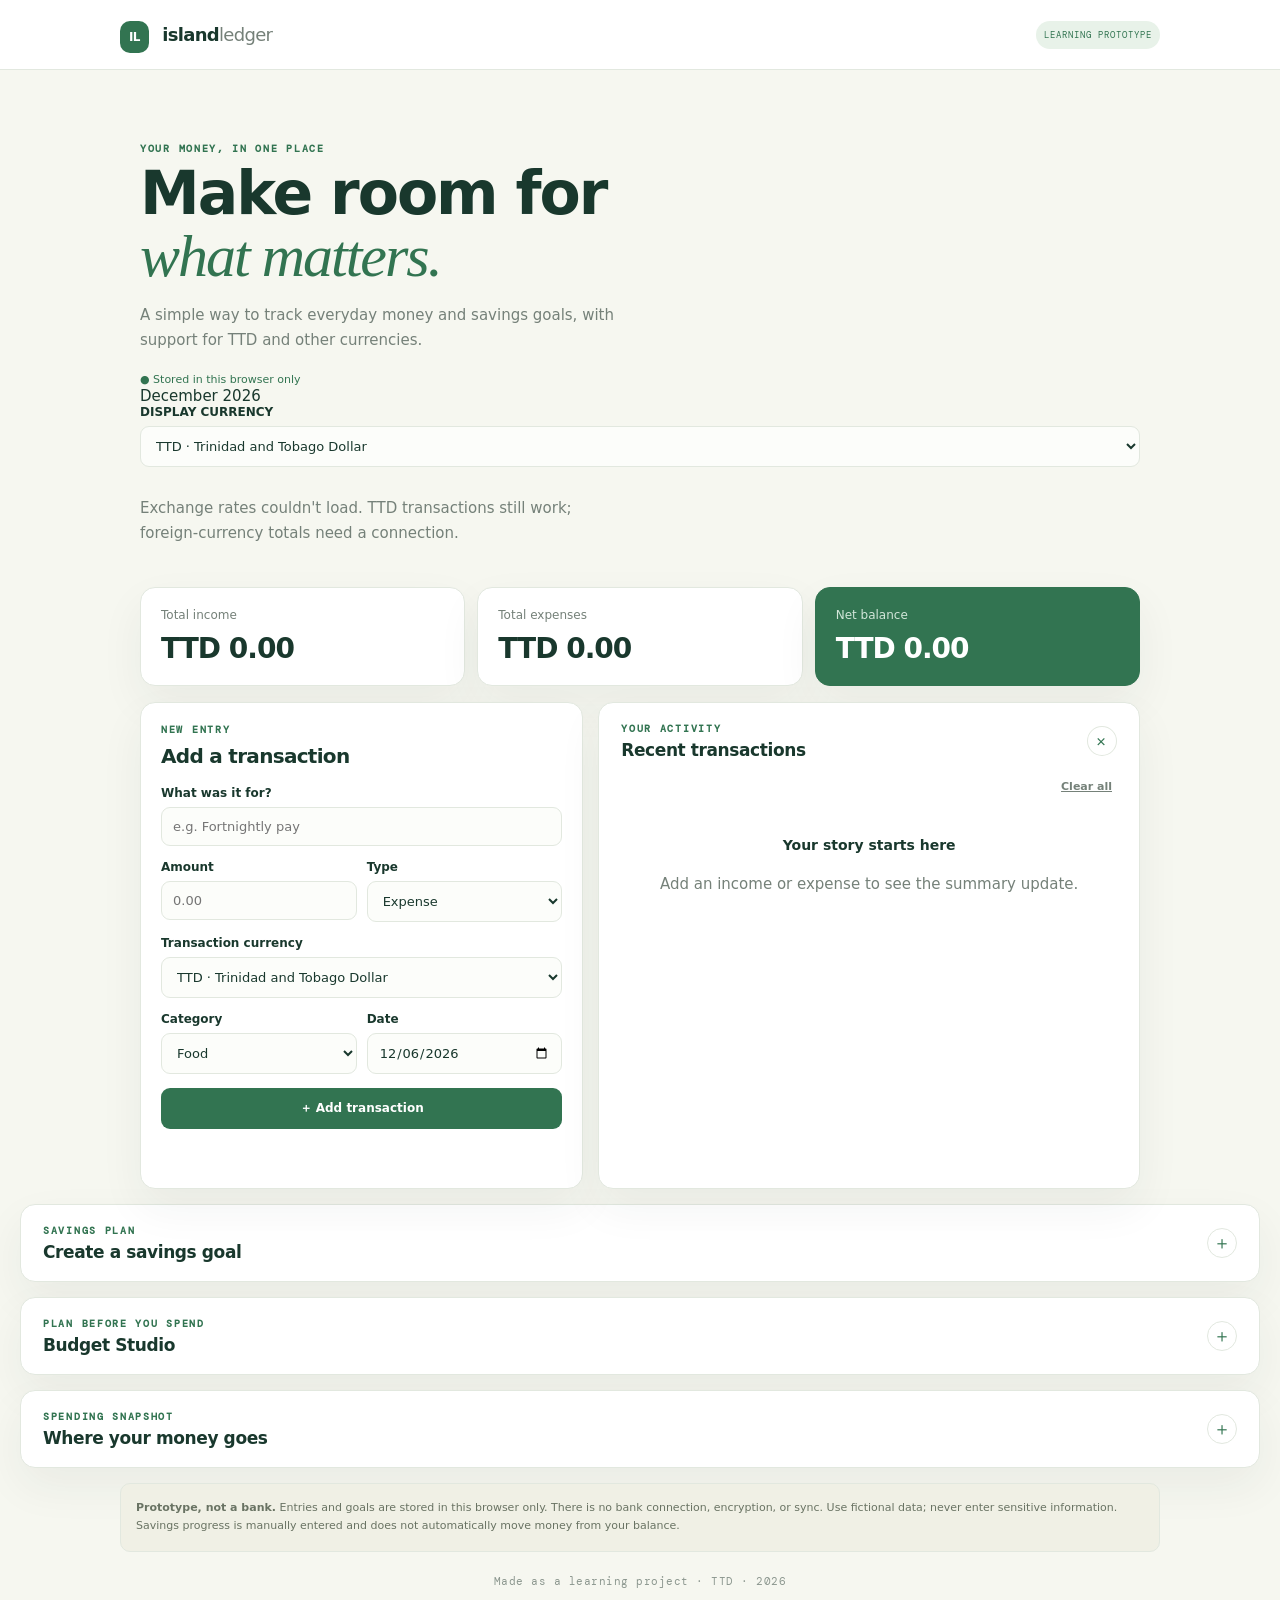
==== commit 0728dbd6: "Merge pull request #7 from MosesXD/restore-historical-multicurrency-ledger Restore historical multi-" ====
--- a/index.html
+++ b/index.html
@@ -1,70 +1,53 @@
 <!doctype html>
 <html lang="en">
 <head>
-<meta charset="utf-8"><meta name="viewport" content="width=device-width,initial-scale=1">
-<meta name="theme-color" content="#08091f">
-<meta name="description" content="IslandLedger — a personal money dashboard with multi-currency tracking, savings goals and budget planning.">
-<title>IslandLedger — Your money, your way</title>
-<link rel="preconnect" href="https://fonts.googleapis.com"><link rel="preconnect" href="https://fonts.gstatic.com" crossorigin>
-<link href="https://fonts.googleapis.com/css2?family=DM+Sans:wght@400;500;600;700;800&display=swap" rel="stylesheet">
-<link rel="stylesheet" href="style.css"><script src="app.js" defer></script>
+<meta charset="utf-8"><meta name="viewport" content="width=device-width, initial-scale=1">
+<meta name="description" content="A local-first TTD income, expense, and savings tracker learning prototype.">
+<title>Island Ledger — Money, made clearer</title><link rel="stylesheet" href="style.css"><script src="app.js" defer></script>
 </head>
 <body>
-<div class="app-layout">
-<aside class="sidebar" id="sidebar">
-  <a class="brand" href="#dashboard"><span class="brand-icon">✦</span><span>Island<span>Ledger</span></span></a>
-  <nav class="main-nav" aria-label="Main navigation">
-    <a class="nav-link active" href="#dashboard"><span>⌂</span>Dashboard</a>
-    <a class="nav-link" href="#activity"><span>⇄</span>Transactions</a>
-    <a class="nav-link" href="#wallet"><span>▣</span>Wallet</a>
-    <a class="nav-link" href="#goals"><span>◎</span>Goals</a>
-    <a class="nav-link" href="#budget"><span>◷</span>Budget</a>
-    <a class="nav-link" href="#analytics"><span>▥</span>Analytics</a>
-    <a class="nav-link" href="#settings"><span>⚙</span>Settings</a>
-  </nav>
-  <div class="sidebar-bottom"><a class="nav-link" href="#help"><span>?</span>Help</a><div class="theme-switch" aria-label="Theme"><button type="button" class="theme-choice selected" id="darkTheme" aria-label="Dark theme">☾</button><button type="button" class="theme-choice" id="lightTheme" aria-label="Light theme">☼</button></div></div>
-</aside>
-<main class="main-content" id="dashboard">
-<header class="mobile-top"><button id="menuToggle" class="icon-button" type="button" aria-label="Open navigation" aria-expanded="false">☰</button><a class="brand compact" href="#dashboard"><span class="brand-icon">✦</span>IslandLedger</a><span class="mobile-month" id="monthLabel">This month</span></header>
-<section class="welcome-row">
- <div><p class="eyebrow">YOUR MONEY, YOUR WAY</p><h1>Welcome back.</h1><p class="subheading">Track. Plan. Achieve. Your finances, in one place.</p></div>
- <div class="welcome-actions"><span class="month-pill">◷ <span id="monthLabelDesktop">This month</span></span><a class="primary-action" href="#new-transaction">＋ Add</a></div>
-</section>
-<section class="summary-grid" aria-label="Financial summary">
- <article class="summary-card"><div class="summary-top"><span>Total Balance</span><span class="summary-icon">◈</span></div><strong id="balanceTotal">TT$0.00</strong><small>Income minus expenses</small></article>
- <article class="summary-card"><div class="summary-top"><span>Income</span><span class="summary-icon green">↧</span></div><strong id="incomeTotal">TT$0.00</strong><small>Money coming in</small></article>
- <article class="summary-card"><div class="summary-top"><span>Expense</span><span class="summary-icon pink">↗</span></div><strong id="expenseTotal">TT$0.00</strong><small>Money going out</small></article>
- <article class="summary-card"><div class="summary-top"><span>Total Savings</span><span class="summary-icon gold">✧</span></div><strong id="savingsTotal">TT$0.00</strong><small>Across your savings goals</small></article>
-</section>
-<section class="dashboard-grid">
- <article class="widget money-widget" id="analytics"><div class="widget-heading"><div><p class="eyebrow">AT A GLANCE</p><h2>Money Flow</h2></div><div class="legend"><span><i class="income-dot"></i>Income</span><span><i class="expense-dot"></i>Expense</span></div></div><div id="moneyFlowChart" class="money-chart" role="img" aria-label="Monthly income and expense chart"><p class="chart-empty">Your income and expenses will appear here.</p></div></article>
- <article class="widget budget-overview" id="budget"><div class="widget-heading"><div><p class="eyebrow">SPENDING PLAN</p><h2>Budget overview</h2></div><a href="#budgetStudio" class="subtle-link">Manage →</a></div><div class="budget-overview-content"><div id="budgetDonut" class="budget-donut"><span><small>Planned</small><strong id="budgetDonutTotal">TT$0</strong></span></div><div class="budget-overview-stats"><div><small>Allocated</small><strong id="budgetAllocated">TT$0.00</strong></div><div><small>Remaining</small><strong id="budgetRemaining">TT$500.00</strong></div><div><small>Categories</small><strong id="budgetCategoryCount">7</strong></div></div></div><p id="budgetStatus" class="budget-status">You have money left to allocate.</p></article>
- <article class="widget activity-widget" id="activity"><div class="widget-heading"><div><p class="eyebrow">LATEST MOVEMENTS</p><h2>Recent Activity</h2></div><button id="clearButton" class="text-button" type="button">Clear</button></div><div id="emptyState" class="empty-state"><span>✧</span><h3>Your story starts here</h3><p>Add an income or expense to see your activity.</p></div><div class="table-wrap"><table><thead><tr><th>Transaction</th><th>Category</th><th>Date</th><th class="align-right">Amount</th><th></th></tr></thead><tbody id="transactionList"></tbody></table></div></article>
- <article class="widget goals-widget" id="goals"><div class="widget-heading"><div><p class="eyebrow">SAVE FOR WHAT MATTERS</p><h2>Savings Goals</h2></div><a href="#goalForm" class="subtle-link">＋ Goal</a></div><div id="goalsEmpty" class="empty-state compact-empty"><p>No savings goals yet. Add one to track your progress.</p></div><div id="goalsList" class="goals-list"></div></article>
-</section>
-<section class="lower-grid">
- <details class="widget collapsible-panel" id="new-transaction" open><summary><span class="summary-title"><small class="eyebrow">KEEP IT MOVING</small><strong>Add a transaction</strong></span><span class="collapse-icon">＋</span></summary><div class="collapsible-content"><form id="transactionForm">
- <label for="description">Description</label><input id="description" name="description" maxlength="80" placeholder="e.g. Salary, groceries, bus fare" required>
- <div class="form-grid"><div><label for="amount">Amount</label><input id="amount" name="amount" type="number" min="0.01" step="0.01" placeholder="0.00" required></div><div><label for="type">Type</label><select id="type" name="type"><option value="expense">Expense</option><option value="income">Income</option></select></div></div>
- <div id="wallet"><label for="transactionCurrency">Transaction currency</label><select id="transactionCurrency" name="currency" aria-label="Currency used for this transaction"></select></div>
- <div class="form-grid"><div><label for="category">Category</label><select id="category" name="category"><option>Food</option><option>Transport</option><option>Rent & bills</option><option>Health</option><option>Personal</option><option>Education</option><option>Savings</option><option>Work</option><option>Other</option></select></div><div><label for="date">Date</label><input id="date" name="date" type="date" required></div></div>
- <button class="primary-button" type="submit">Add transaction <span>↗</span></button><p id="formMessage" class="form-message" role="status" aria-live="polite"></p></form></div></details>
- <details class="widget collapsible-panel"><summary><span class="summary-title"><small class="eyebrow">YOUR MONEY, VISUALIZED</small><strong>Spending Snapshot</strong></span><span class="collapse-icon">＋</span></summary><div class="collapsible-content"><div id="categoryBreakdown"><p class="chart-empty">Add an expense to see your categories.</p></div><p id="rateNote" class="rate-note" role="status">Exchange rates are loading…</p></div></details>
- <details class="widget collapsible-panel" id="goalFormPanel"><summary><span class="summary-title"><small class="eyebrow">FUTURE YOU WILL THANK YOU</small><strong>Create a savings goal</strong></span><span class="collapse-icon">＋</span></summary><div class="collapsible-content">
- <form id="goalForm"><label for="goalName">Goal name</label><input id="goalName" maxlength="60" placeholder="e.g. Emergency fund" required>
- <div class="form-grid"><div><label for="goalTarget">Target (TTD)</label><input id="goalTarget" type="number" min="0.01" step="0.01" placeholder="3000" required></div><div><label for="goalSaved">Already saved (TTD)</label><input id="goalSaved" type="number" min="0" step="0.01" value="0" required></div></div>
- <button type="submit" class="primary-button">Create goal</button><p id="goalMessage" class="form-message" role="status"></p></form></div></details>
- <details class="widget collapsible-panel" id="budgetStudio"><summary><span class="summary-title"><small class="eyebrow">PLAN BEFORE YOU SPEND</small><strong>Budget Studio</strong><em>Create and save flexible spending plans.</em></span><span class="collapse-icon">＋</span></summary><div class="collapsible-content">
- <div class="form-grid"><div><label for="budgetPlanName">Plan name</label><input id="budgetPlanName" maxlength="60" value="My Budget"></div><div><label for="budgetTotal">Total budget (TTD)</label><input id="budgetTotal" type="number" min="0" step="0.01" value="500"></div></div>
- <div class="form-grid"><div><label for="distributionMode">When changing total</label><select id="distributionMode"><option value="proportional">Adjust proportionally</option><option value="equal">Divide equally</option><option value="manual">Keep amounts</option></select></div><div><label for="savedBudgetPlans">Saved plans</label><select id="savedBudgetPlans"><option value="">Choose a saved plan</option></select></div></div>
- <div class="button-row"><button id="saveBudgetPlan" type="button" class="primary-button">Save plan</button><button id="loadBudgetPlan" type="button" class="secondary-button">Load</button><button id="deleteBudgetPlan" type="button" class="secondary-button">Delete</button></div><p id="budgetMessage" class="form-message" role="status"></p>
- <div class="budget-studio-summary"><div><small>Allocated</small><strong id="budgetStudioAllocated">TT$0.00</strong></div><div><small>Remaining</small><strong id="budgetStudioRemaining">TT$500.00</strong></div><div><small>Categories</small><strong id="budgetStudioCategoryCount">7</strong></div></div>
- <div class="budget-category-heading"><div><p class="eyebrow">YOUR ALLOCATIONS</p><h3>Adjust categories</h3></div><button id="addBudgetCategory" class="secondary-button" type="button">＋ Category</button></div><div id="budgetCategories" class="budget-categories"></div>
- <form id="newBudgetCategoryForm" class="new-budget-category" hidden><div><label for="newBudgetCategoryName">Category name</label><input id="newBudgetCategoryName" maxlength="40" placeholder="e.g. Pet care" required></div><button type="submit" class="primary-button">Add</button><button id="cancelBudgetCategory" class="secondary-button" type="button">Cancel</button></form>
- <p class="budget-note">Budget plans are stored separately from transactions and savings goals.</p></div></details>
- <details class="widget collapsible-panel" id="settings"><summary><span class="summary-title"><small class="eyebrow">PREFERENCES</small><strong>Currency & Settings</strong></span><span class="collapse-icon">＋</span></summary><div class="collapsible-content"><label for="displayCurrency">Dashboard display currency</label><select id="displayCurrency" aria-label="Choose dashboard display currency"></select><p class="rate-note" id="rateNoteSettings">Exchange rates are indicative and may vary from bank rates.</p><p class="privacy-note">IslandLedger stores entries in this browser. It has no bank connection or cloud sync.</p></div></details>
-</section>
-<footer><span>ISLANDLEDGER <span>· MADE WHILE LEARNING</span></span><span id="year"></span></footer>
-</main></div>
-<div class="sidebar-scrim" id="sidebarScrim"></div>
-</body></html>+<header><a class="brand" href="#"><b>IL</b> island<span>ledger</span></a><span class="tag">LEARNING PROTOTYPE</span></header>
+<main>
+<section class="intro"><div><p class="eyebrow">YOUR MONEY, IN ONE PLACE</p><h1>Make room for<br><em>what matters.</em></h1><p>A simple way to track everyday money and savings goals, with support for TTD and other currencies.</p><small>● Stored in this browser only</small></div><div class="currency-tools"><div class="month-chip"><span class="dot"></span><span id="monthLabel">This month</span></div><div class="currency-control"><label for="displayCurrency">DISPLAY CURRENCY</label><select id="displayCurrency" aria-label="Choose dashboard display currency"></select></div><p id="rateNote" class="rate-note" role="status">Loading exchange rates…</p></div></section>
+<section class="totals"><article><span>Total income</span><strong id="incomeTotal">TT$0.00</strong></article><article><span>Total expenses</span><strong id="expenseTotal">TT$0.00</strong></article><article><span>Net balance</span><strong id="balanceTotal">TT$0.00</strong></article></section>
+<div class="columns">
+<section class="panel"><p class="eyebrow">NEW ENTRY</p><h2>Add a transaction</h2>
+<form id="transactionForm">
+<label for="description">What was it for?</label><input id="description" name="description" maxlength="80" placeholder="e.g. Fortnightly pay" required>
+<div class="two"><div><label for="amount">Amount</label><input id="amount" name="amount" type="number" min="0.01" step="0.01" placeholder="0.00" required></div><div><label for="type">Type</label><select id="type" name="type"><option value="expense">Expense</option><option value="income">Income</option></select></div></div><label for="transactionCurrency">Transaction currency</label><select id="transactionCurrency" name="currency" aria-label="Currency used for this transaction"></select>
+<div class="two"><div><label for="category">Category</label><select id="category" name="category"><option>Food</option><option>Transport</option><option>Rent & bills</option><option>Health</option><option>Personal</option><option>Education</option><option>Savings</option><option>Work</option><option>Other</option></select></div><div><label for="date">Date</label><input id="date" name="date" type="date" required></div></div>
+<button type="submit">＋ Add transaction</button><p id="formMessage" role="status"></p></form></section>
+<details class="panel collapsible-panel" open><summary><span><small class="eyebrow">YOUR ACTIVITY</small><strong>Recent transactions</strong></span><span class="collapse-icon" aria-hidden="true">＋</span></summary><div class="collapsible-content"><div class="listhead"><span></span><button id="clearButton" class="textbutton" type="button">Clear all</button></div>
+<div id="emptyState" class="empty"><h3>Your story starts here</h3><p>Add an income or expense to see the summary update.</p></div><ul id="transactionList" aria-live="polite"></ul></div></details></div>
+<details class="panel collapsible-panel"><summary><span><small class="eyebrow">SAVINGS PLAN</small><strong>Create a savings goal</strong></span><span class="collapse-icon" aria-hidden="true">＋</span></summary><div class="collapsible-content">
+<form id="goalForm" class="goal-form"><div><label for="goalName">Goal name</label><input id="goalName" maxlength="60" placeholder="e.g. Emergency fund" required></div><div><label for="goalTarget">Target (TTD)</label><input id="goalTarget" type="number" min="0.01" step="0.01" placeholder="3000" required></div><div><label for="goalSaved">Already saved (TTD)</label><input id="goalSaved" type="number" min="0" step="0.01" value="0" required></div><button type="submit">＋ Add goal</button></form>
+<div id="goalsEmpty" class="empty"><p>No savings goals yet. Add one to track your progress.</p></div><div id="goalsList" class="goals-list"></div>
+</div></details>
+<details class="panel budget-studio collapsible-panel" id="budgetStudio"><summary><span><small class="eyebrow">PLAN BEFORE YOU SPEND</small><strong>Budget Studio</strong></span><span class="collapse-icon" aria-hidden="true">＋</span></summary><div class="collapsible-content">
+<p class="budget-intro">
+Create a plan for bills, groceries, car costs, savings, website promotion, or anything else. These planned amounts do not become transactions automatically.</p>
+<div class="budget-top-grid">
+  <div><label for="budgetPlanName">Plan name</label><input id="budgetPlanName" maxlength="60" value="My Budget" placeholder="e.g. October Household Budget"></div>
+  <div><label for="budgetTotal">Total budget (TTD)</label><input id="budgetTotal" type="number" min="0" step="0.01" value="500"></div>
+</div>
+<div class="budget-tools">
+  <div><label for="distributionMode">When changing the total</label><select id="distributionMode"><option value="proportional">Adjust proportionally</option><option value="equal">Divide equally</option><option value="manual">Keep amounts as they are</option></select></div>
+  <div><label for="savedBudgetPlans">Saved plans</label><select id="savedBudgetPlans"><option value="">Choose a saved plan</option></select></div>
+</div>
+<div class="budget-actions"><button id="saveBudgetPlan" type="button">Save plan</button><button id="loadBudgetPlan" class="secondary-button" type="button">Load selected</button><button id="deleteBudgetPlan" class="secondary-button" type="button">Delete selected</button></div>
+<p id="budgetMessage" class="budget-message" role="status"></p>
+<div class="budget-summary">
+  <div><span>Allocated</span><strong id="budgetAllocated">TT$0.00</strong></div>
+  <div><span>Remaining</span><strong id="budgetRemaining">TT$500.00</strong></div>
+  <div><span>Categories</span><strong id="budgetCategoryCount">7</strong></div>
+</div>
+<div id="budgetStatus" class="budget-status" role="status">You have money left to allocate.</div>
+<div class="budget-category-heading"><div><p class="eyebrow">YOUR ALLOCATIONS</p><h3>Adjust each category</h3></div><button id="addBudgetCategory" class="secondary-button" type="button">＋ Add category</button></div>
+<div id="budgetCategories" class="budget-categories"></div>
+<form id="newBudgetCategoryForm" class="new-budget-category" hidden><div><label for="newBudgetCategoryName">Category name</label><input id="newBudgetCategoryName" maxlength="40" placeholder="e.g. Pet care" required></div><button type="submit">Add category</button><button id="cancelBudgetCategory" class="secondary-button" type="button">Cancel</button></form>
+<p class="budget-note">Budget plans are saved in this browser only. They are separate from your transactions and savings goals.</p>
+</div></details>
+<details class="panel collapsible-panel"><summary><span><small class="eyebrow">SPENDING SNAPSHOT</small><strong>Where your money goes</strong></span><span class="collapse-icon" aria-hidden="true">＋</span></summary><div class="collapsible-content"><div id="categoryBreakdown">Add an expense to see categories.</div></div></details>
+<aside><b>Prototype, not a bank.</b> Entries and goals are stored in this browser only. There is no bank connection, encryption, or sync. Use fictional data; never enter sensitive information. Savings progress is manually entered and does not automatically move money from your balance.</aside>
+<footer>Made as a learning project · TTD · <span id="year"></span></footer>
+</main></body></html>
--- a/style.css
+++ b/style.css
@@ -1,35 +1,99 @@
-:root{color-scheme:dark;--bg:#08091f;--surface:#10122e;--surface2:#15183b;--line:rgba(155,119,255,.27);--text:#f5f2ff;--muted:#aaa6d0;--purple:#8b5cf6;--purple2:#6038ff;--violet:#b49aff;--green:#3de0a0;--red:#fb6eaa;--gold:#f5c76b;--shadow:0 16px 45px rgba(0,0,0,.22);font-family:'DM Sans',system-ui,sans-serif}
-*{box-sizing:border-box}html{scroll-behavior:smooth;scroll-padding-top:24px}body{margin:0;background:radial-gradient(ellipse at 72% 0%,rgba(88,42,173,.27),transparent 36%),radial-gradient(ellipse at 0% 100%,rgba(55,37,153,.22),transparent 32%),var(--bg);color:var(--text);font-size:14px;min-width:320px}
-body:before{content:"";position:fixed;inset:0;pointer-events:none;z-index:-1;background:linear-gradient(135deg,transparent 40%,rgba(112,74,232,.06))}
-a{color:inherit;text-decoration:none}button,input,select{font:inherit}button{cursor:pointer}
-.app-layout{min-height:100vh}.sidebar{position:fixed;inset:14px auto 14px 14px;width:226px;padding:25px 17px 18px;border:1px solid var(--line);border-radius:25px;background:linear-gradient(165deg,rgba(20,19,61,.97),rgba(8,11,39,.98));box-shadow:var(--shadow);display:flex;flex-direction:column;z-index:20}
-.brand{display:flex;align-items:center;gap:11px;font-size:21px;font-weight:800;letter-spacing:-.8px;padding:4px 8px 26px;border-bottom:1px solid var(--line)}.brand>span:last-child>span{color:var(--violet)}.brand-icon{display:grid;place-items:center;width:38px;height:38px;border-radius:13px;background:linear-gradient(145deg,#a78bfa,#6235f5);color:white;box-shadow:0 0 24px rgba(139,92,246,.45)}
-.main-nav{display:grid;gap:7px;padding-top:22px}.nav-link{display:flex;align-items:center;gap:13px;padding:12px 13px;border-radius:13px;color:#d1cbed;font-weight:600;transition:.2s}.nav-link>span{width:21px;text-align:center;font-size:19px;color:#b9a3ff}.nav-link:hover,.nav-link.active{background:linear-gradient(100deg,#7947f4,#5430d7);color:white;box-shadow:0 7px 22px rgba(91,48,214,.3)}.nav-link.active>span{color:white}
-.sidebar-bottom{margin-top:auto;display:grid;gap:16px}.theme-switch{display:flex;padding:4px;border:1px solid var(--line);border-radius:99px;width:max-content}.theme-choice{width:39px;height:34px;border:0;background:transparent;color:var(--muted);border-radius:50%;font-size:18px}.theme-choice.selected{background:var(--purple);color:white}
-.main-content{margin-left:254px;padding:34px clamp(18px,3vw,48px) 28px;max-width:1800px}.mobile-top{display:none}.welcome-row{display:flex;justify-content:space-between;align-items:end;gap:18px;margin-bottom:26px}.eyebrow{font-size:10px;letter-spacing:1.7px;font-weight:800;color:var(--violet);margin:0 0 8px}.welcome-row h1{font-size:clamp(27px,3vw,39px);letter-spacing:-1.5px;margin:0}.subheading{margin:7px 0 0;color:var(--muted)}.welcome-actions{display:flex;align-items:center;gap:12px}.month-pill,.primary-action{border:1px solid var(--line);border-radius:99px;padding:11px 16px;color:#e8e1ff;background:rgba(24,22,66,.75);font-size:12px;font-weight:700}.primary-action,.primary-button{background:linear-gradient(105deg,#8b5cf6,#6038ff);border:0;color:white;box-shadow:0 6px 22px rgba(102,57,239,.25)}.primary-action{white-space:nowrap}
-.summary-grid{display:grid;grid-template-columns:repeat(4,minmax(0,1fr));gap:14px;margin-bottom:18px}.summary-card,.widget{min-width:0;border:1px solid var(--line);border-radius:22px;background:linear-gradient(145deg,rgba(21,22,59,.96),rgba(12,14,42,.96));box-shadow:var(--shadow)}.summary-card{padding:18px 19px}.summary-top{display:flex;align-items:center;justify-content:space-between;color:#e5defd;font-weight:700;font-size:13px}.summary-icon{display:grid;place-items:center;width:37px;height:37px;border-radius:50%;background:rgba(139,92,246,.18);color:#bba3ff;font-size:19px}.summary-icon.green{color:var(--green);background:rgba(61,224,160,.12)}.summary-icon.pink{color:var(--red);background:rgba(251,110,170,.12)}.summary-icon.gold{color:var(--gold);background:rgba(245,199,107,.12)}.summary-card>strong{display:block;font-size:clamp(20px,2vw,29px);letter-spacing:-1px;margin:12px 0 5px;overflow-wrap:anywhere}.summary-card>small{color:var(--muted);font-size:11px}
-.dashboard-grid{display:grid;grid-template-columns:minmax(0,1.55fr) minmax(280px,.85fr);gap:15px}.widget{padding:20px 21px}.widget-heading{display:flex;justify-content:space-between;align-items:center;gap:12px;margin-bottom:16px}.widget-heading h2{margin:0;font-size:18px;letter-spacing:-.4px}.widget-heading .eyebrow{margin-bottom:5px}.legend{display:flex;gap:13px;color:var(--muted);font-size:11px}.legend span{display:flex;align-items:center;gap:6px}.legend i{width:8px;height:8px;border-radius:50%;background:var(--purple)}.legend .expense-dot{background:#b5a0ff}.money-chart{height:220px;display:flex;align-items:stretch;gap:10px;padding:12px 4px 0;border-bottom:1px solid rgba(178,160,255,.16)}.chart-month{flex:1;min-width:0;display:flex;flex-direction:column;justify-content:end;align-items:center;gap:9px}.chart-bars{height:174px;width:100%;display:flex;align-items:end;justify-content:center;gap:5px;border-bottom:1px solid rgba(178,160,255,.14);background:repeating-linear-gradient(to top,transparent 0,transparent 42px,rgba(178,160,255,.08) 43px)}.chart-bar{width:min(14px,35%);min-height:2px;border-radius:7px 7px 0 0;background:linear-gradient(#a78bfa,#6b3df0)}.chart-bar.expense{background:linear-gradient(#c5b4ff,#8f79df)}.chart-month small{color:var(--muted);font-size:10px}.chart-empty{color:var(--muted);font-size:12px;margin:auto}
-.budget-overview-content{display:flex;align-items:center;justify-content:center;gap:18px;padding:4px 0 10px}.budget-donut{width:150px;height:150px;flex:none;border-radius:50%;display:grid;place-items:center;background:conic-gradient(#7548ef 0 35%,#a78bfa 35% 55%,#4b3c9e 55% 72%,#29275c 72% 100%);position:relative}.budget-donut:before{content:"";position:absolute;inset:13px;border-radius:50%;background:#111331}.budget-donut>span{position:relative;display:grid;text-align:center;gap:4px}.budget-donut small,.budget-overview-stats small{color:var(--muted);font-size:10px}.budget-donut strong{font-size:17px}.budget-overview-stats{display:grid;gap:12px}.budget-overview-stats>div{display:grid;gap:3px}.budget-overview-stats strong{font-size:14px}.budget-status{font-size:11px;color:var(--green);background:rgba(61,224,160,.09);padding:10px 12px;border-radius:10px;margin:5px 0 0}.budget-status.over{color:#ff8cae;background:rgba(251,110,170,.1)}
-.activity-widget{grid-column:1}.goals-widget{grid-column:2}.text-button{background:transparent;border:0;color:#c3b0ff;font-size:11px;padding:6px}.table-wrap{overflow-x:auto}table{width:100%;border-collapse:collapse;min-width:490px}th{text-align:left;padding:10px 9px;color:#a99cda;background:rgba(132,104,225,.09);font-size:9px;letter-spacing:.8px;text-transform:uppercase}th:first-child{border-radius:9px 0 0 9px}th:last-child{border-radius:0 9px 9px 0}td{padding:13px 9px;border-bottom:1px solid rgba(178,160,255,.1);font-size:11px;color:#e9e4ff}td small{display:block;color:var(--muted);margin-top:3px}.align-right{text-align:right}.income{color:var(--green)}.expense{color:#ff86b0}.remove{border:1px solid var(--line);border-radius:8px;background:transparent;color:#c3b0ff;padding:5px 8px}.empty-state{text-align:center;color:var(--muted);padding:26px 8px}.empty-state>span{font-size:24px;color:var(--violet)}.empty-state h3{font-size:14px;color:var(--text);margin:7px 0}.empty-state p{font-size:11px;margin:0}.compact-empty{padding:12px 4px}.goals-list{display:grid;gap:13px}.goal-card{padding:12px;border:1px solid rgba(155,119,255,.17);border-radius:13px;background:rgba(10,12,37,.45)}.goal-head{display:flex;justify-content:space-between;gap:8px;font-size:11px}.goal-head span,.goal-meta{color:var(--violet);font-size:10px}.goal-bar,.bar{height:8px;border-radius:99px;background:rgba(157,137,228,.16);overflow:hidden;margin:8px 0 5px}.goal-bar span,.bar span{display:block;height:100%;background:linear-gradient(90deg,#7244ef,#a78bfa);border-radius:inherit}.goal-meta{display:flex;justify-content:space-between}.goal-actions{display:flex;gap:8px;margin-top:8px}.goal-actions button{font-size:10px;padding:6px 9px}.lower-grid{display:grid;grid-template-columns:repeat(2,minmax(0,1fr));gap:15px;margin-top:16px}.collapsible-panel{padding:0;overflow:hidden}.collapsible-panel>summary{list-style:none;display:flex;align-items:center;justify-content:space-between;gap:14px;padding:18px 20px;cursor:pointer}.collapsible-panel>summary::-webkit-details-marker{display:none}.summary-title{display:grid;gap:4px}.summary-title strong{font-size:15px}.summary-title em{font-style:normal;color:var(--muted);font-size:11px}.collapse-icon{display:grid;place-items:center;width:30px;height:30px;border:1px solid var(--line);border-radius:50%;color:var(--violet);font-size:17px;transition:transform .2s}.collapsible-panel[open] .collapse-icon{transform:rotate(45deg)}.collapsible-content{padding:0 20px 20px}.form-grid{display:grid;grid-template-columns:repeat(2,minmax(0,1fr));gap:12px}.collapsible-content label{display:block;color:#d9d2f5;font-size:11px;font-weight:700;margin:0 0 6px}.collapsible-content input,.collapsible-content select{width:100%;min-width:0;padding:11px 12px;margin:0 0 13px;border:1px solid var(--line);border-radius:10px;background:#0b0d2b;color:var(--text);font-size:12px}.collapsible-content input:focus,.collapsible-content select:focus{outline:2px solid #8b5cf6;outline-offset:1px}.primary-button,.secondary-button{border-radius:10px;padding:11px 14px;font-size:11px;font-weight:700}.primary-button{background:linear-gradient(105deg,#8b5cf6,#6038ff);color:#fff;border:0}.secondary-button{background:rgba(139,92,246,.12);color:#e4dcff;border:1px solid var(--line)}.form-message,.rate-note,.privacy-note,.budget-note{font-size:10px;color:var(--muted);line-height:1.6;min-height:12px}.button-row{display:flex;gap:8px;flex-wrap:wrap}.budget-studio-summary{display:grid;grid-template-columns:repeat(3,minmax(0,1fr));gap:8px;margin:14px 0}.budget-studio-summary>div{padding:10px;border:1px solid var(--line);border-radius:10px;background:rgba(139,92,246,.07);display:grid;gap:5px}.budget-studio-summary small{font-size:9px;color:var(--muted)}.budget-studio-summary strong{font-size:13px;overflow-wrap:anywhere}.budget-category-heading{display:flex;justify-content:space-between;align-items:center;gap:10px;margin:18px 0 8px}.budget-category-heading h3{font-size:14px;margin:0}.budget-category{padding:12px 0;border-top:1px solid rgba(155,119,255,.16)}.budget-category-top{display:grid;grid-template-columns:minmax(0,1fr) 105px auto;align-items:center;gap:8px}.budget-category-name{font-size:11px;font-weight:700}.budget-category-top input{margin:0;padding:8px}.budget-category-top .remove-category{padding:7px 9px;background:transparent;color:#ff9ab9;border:1px solid var(--line);font-size:10px}.budget-range{width:100%;margin:9px 0 0;accent-color:var(--purple)}.budget-category-meta{display:flex;justify-content:space-between;color:var(--muted);font-size:9px;margin-top:5px}.budget-category-meta strong{color:var(--violet)}.new-budget-category{display:grid;grid-template-columns:minmax(0,1fr) auto auto;gap:8px;align-items:end}.new-budget-category[hidden]{display:none}.rate-note{margin:10px 0 0}.privacy-note{margin:8px 0 0}.subtle-link{font-size:10px;color:#c4b0ff;white-space:nowrap}
-footer{display:flex;justify-content:space-between;gap:12px;padding:22px 3px 5px;color:#8e88b5;font-size:9px;letter-spacing:1px}footer span span{color:#6e6996}.sidebar-scrim{display:none}
-body.light-theme{color-scheme:light;--bg:#f2efff;--surface:#fff;--surface2:#f7f4ff;--text:#211943;--muted:#756e91;--line:rgba(102,70,183,.2);background:#f2efff}body.light-theme .sidebar,body.light-theme .summary-card,body.light-theme .widget{background:linear-gradient(145deg,#fff,#f8f5ff)}body.light-theme .nav-link{color:#4a416c}body.light-theme .nav-link.active{color:#fff}body.light-theme td{color:#30274e}body.light-theme .collapsible-content input,body.light-theme .collapsible-content select{background:#fff;color:#211943}body.light-theme .budget-donut:before{background:#f7f4ff}body.light-theme .goal-card{background:#fff}
-@media(min-width:1500px){.main-content{padding-left:55px;padding-right:55px}.summary-grid{gap:18px}.dashboard-grid{gap:18px}.widget{padding:24px}}
-@media(max-width:1100px){.sidebar{width:196px}.main-content{margin-left:220px;padding:28px 22px}.summary-grid{grid-template-columns:repeat(2,minmax(0,1fr))}.dashboard-grid{grid-template-columns:minmax(0,1fr) minmax(250px,.85fr)}}
-@media(max-width:760px){body{font-size:13px}.sidebar{inset:0 auto 0 0;width:min(290px,84vw);border-radius:0 22px 22px 0;transform:translateX(-105%);transition:transform .25s;z-index:40}.sidebar.open{transform:translateX(0)}.sidebar-scrim.visible{display:block;position:fixed;inset:0;background:rgba(2,3,17,.65);z-index:30}.main-content{margin:0;padding:0 14px 22px}.mobile-top{height:58px;display:flex;align-items:center;gap:10px;position:sticky;top:0;z-index:15;background:rgba(8,9,31,.92);backdrop-filter:blur(14px);margin:0 -14px;padding:0 14px;border-bottom:1px solid var(--line)}.icon-button{width:35px;height:35px;border:1px solid var(--line);border-radius:10px;background:var(--surface);color:var(--text)}.brand.compact{border:0;padding:0;font-size:16px;gap:7px}.brand.compact .brand-icon{width:29px;height:29px;border-radius:9px}.mobile-month{margin-left:auto;color:var(--muted);font-size:10px}.welcome-row{align-items:flex-start;flex-direction:column;gap:13px;padding:24px 2px 18px;margin:0}.welcome-row h1{font-size:28px}.subheading{font-size:12px}.welcome-actions{width:100%;justify-content:space-between}.month-pill,.primary-action{padding:10px 13px;font-size:10px}.summary-grid{grid-template-columns:repeat(2,minmax(0,1fr));gap:9px;margin-bottom:12px}.summary-card{padding:13px 12px;border-radius:16px}.summary-top{font-size:10px}.summary-icon{width:29px;height:29px;font-size:15px}.summary-card>strong{font-size:clamp(17px,5vw,23px);margin:9px 0 3px}.summary-card>small{font-size:9px}.dashboard-grid{grid-template-columns:minmax(0,1fr);gap:11px}.widget{padding:16px;border-radius:17px}.activity-widget,.goals-widget{grid-column:auto}.widget-heading{margin-bottom:12px}.widget-heading h2{font-size:16px}.legend{font-size:9px;gap:8px}.money-chart{height:180px;gap:5px}.chart-bars{height:138px;gap:3px}.chart-month small{font-size:9px}.budget-overview-content{justify-content:space-evenly}.budget-donut{width:125px;height:125px}.budget-donut:before{inset:11px}.budget-overview-stats{gap:9px}.budget-overview-stats strong{font-size:12px}.lower-grid{grid-template-columns:minmax(0,1fr);gap:11px;margin-top:11px}.collapsible-panel>summary{padding:15px 16px}.collapsible-content{padding:0 16px 16px}.form-grid{gap:9px}.collapsible-content input,.collapsible-content select{font-size:16px;padding:12px}/* Prevent iOS input zoom */.budget-category-top{grid-template-columns:minmax(0,1fr) 86px auto;gap:6px}.budget-category-top .remove-category{padding:7px 6px}.budget-studio-summary>div{padding:8px}.budget-studio-summary strong{font-size:11px}.new-budget-category{grid-template-columns:1fr 1fr}.new-budget-category>div{grid-column:1/-1}footer{font-size:8px}}
-@media(max-width:380px){.summary-card{padding:11px 9px}.summary-top{font-size:9px}.summary-icon{width:25px;height:25px}.summary-card>strong{font-size:17px}.budget-overview-content{gap:10px}.budget-donut{width:112px;height:112px}.budget-donut strong{font-size:14px}.welcome-row h1{font-size:25px}}
-@media(prefers-reduced-motion:reduce){*,*:before,*:after{scroll-behavior:auto!important;transition:none!important}}
+@import url('https://fonts.googleapis.com/css2?family=DM+Mono:wght@400;500&family=Manrope:wght@400;500;600;700;800&display=swap');
+:root{
+  --ink:#1e302b;--green:#1f6c50;--muted:#718079;--paper:#fffef9;
+  --bg:#f4f3ed;--line:#e1e5dc;--mint:#e9f2e7;--lime:#c6ef83;
+  --red:#bb594d;--shadow:0 18px 45px rgba(36,59,43,.06);
+}
+body{background:var(--bg);color:var(--ink);font-family:Manrope,system-ui,sans-serif;font-size:14px}
+header{height:78px;background:rgba(255,254,249,.92);border-bottom:1px solid var(--line);padding-left:max(20px,calc((100% - 1124px)/2));padding-right:max(20px,calc((100% - 1124px)/2));}
+.brand{font-size:18px;letter-spacing:-.7px}
+.brand b{background:var(--green);border-radius:12px;padding:10px;font-size:12px}
+.brand span{color:var(--muted)}
+.tag{background:var(--mint);color:var(--green);font-family:'DM Mono',monospace;font-size:9px;letter-spacing:1px;padding:8px 11px}
+main{padding:34px 20px 30px}
+.intro{padding:12px 0 24px}
+.eyebrow{font-family:'DM Mono',monospace;letter-spacing:1.3px;font-size:10px;color:var(--green)}
+.intro h1{font-size:clamp(36px,5vw,56px);letter-spacing:-2.6px;line-height:1.08}
+.intro h1 em{color:var(--green)}
+.intro p:not(.eyebrow){color:var(--muted);line-height:1.8}
+.intro small{color:var(--green);font-size:10px}
+.totals{gap:14px;padding:0 0 16px}
+.totals article,.panel{background:var(--paper);border:1px solid var(--line);border-radius:20px;box-shadow:var(--shadow)}
+.totals article{padding:21px}
+.totals span{color:var(--muted);font-size:12px}
+.totals strong{font-size:clamp(20px,3vw,28px);letter-spacing:-1px}
+.totals article:nth-child(3){background:var(--green);border-color:var(--green);color:#fff}
+.totals article:nth-child(3) span{color:#d2e6d9}
+.columns{gap:16px;padding:0}
+.panel{padding:23px;margin-bottom:16px}
+.panel h2{font-size:20px;letter-spacing:-.7px}
+label{font-size:11px;font-weight:700}
+input,select{border:1px solid var(--line);background:#fff;border-radius:10px;padding:11px 12px;color:var(--ink);font:inherit;font-size:13px}
+input:focus,select:focus{outline:none;border-color:var(--green);box-shadow:0 0 0 3px rgba(31,108,80,.09)}
+button{border-radius:11px;background:var(--green);padding:13px 15px;font:inherit;font-size:12px;font-weight:800;transition:background .2s,transform .2s}
+button:hover{background:#17543e}
+button:focus-visible{outline:3px solid var(--lime);outline-offset:3px}
+.textbutton{background:transparent;color:var(--red);font-size:11px}
+.transaction{border-top:1px solid #edf0e9;padding:14px 0}
+.transaction-info strong{font-size:12px}
+.transaction-info small{font-size:10px;color:var(--muted)}
+.amount{font-size:12px}
+.remove{background:transparent;color:var(--muted);border:1px solid var(--line);border-radius:8px}
+.category{margin:15px 0}
+.category-head{font-size:11px}
+.bar{height:7px;background:#e9eee6;border-radius:99px}
+.bar span{background:var(--green);border-radius:99px}
+.empty{color:var(--muted);line-height:1.7}
+.empty h3{font-size:14px}
+.goal-card{background:#fff;border:1px solid var(--line);border-radius:14px;padding:15px;margin:12px 0}
+.goal-head{font-size:12px}
+.goal-head span,.goal-meta{color:var(--muted);font-size:10px}
+.goal-bar{height:7px}
+.goal-actions{display:flex;gap:8px;margin-top:10px}
+.goal-actions button{font-size:11px}
+.budget-intro{color:var(--muted);line-height:1.8;font-size:12px}
+.budget-summary>div{background:#f4f6ef;border:1px solid var(--line);border-radius:13px}
+.budget-status{background:var(--mint);color:var(--green);border-radius:11px}
+.budget-status.over{background:#fff0ed;color:#a43c2b}
+.budget-category{border-color:var(--line)}
+.budget-category-name{font-size:12px}
+.budget-category-meta{font-size:10px}
+.budget-range{accent-color:var(--green)}
+.secondary-button{background:#eff3eb;color:var(--ink);border:1px solid var(--line)}
+.secondary-button:hover{background:#e4ecdf}
+.budget-category-top .remove-category{border-radius:8px}
+.new-budget-category input{margin-bottom:0}
+.budget-note{color:var(--muted);line-height:1.7}
+aside{background:#eef2e7;border:1px solid var(--line);border-radius:13px;color:var(--muted);padding:17px;font-size:11px}
+footer{color:var(--muted);font-family:'DM Mono',monospace;letter-spacing:.5px}
+@media(max-width:700px){
+  main{padding:26px 16px}
+  header{padding:0 16px}
+  .panel{padding:18px}
+  .totals{gap:10px}
+  .totals article{padding:16px}
+}
+@media(prefers-reduced-motion:reduce){button{transition:none}}
 
-@media(max-width:760px){
- .table-wrap{overflow:visible}
- table{min-width:0;border-collapse:separate;border-spacing:0 8px}
- table thead{position:absolute;width:1px;height:1px;padding:0;margin:-1px;overflow:hidden;clip:rect(0,0,0,0);white-space:nowrap;border:0}
- table tbody{display:grid;gap:8px}
- table tr{display:grid;grid-template-columns:1fr auto;gap:5px 10px;padding:11px 12px;border:1px solid var(--line);border-radius:12px;background:rgba(8,10,35,.35)}
- table td{display:block;padding:2px 0;border:0;font-size:10px;text-align:left}
- table td:before{content:attr(data-label);display:block;color:var(--muted);font-size:8px;letter-spacing:.5px;text-transform:uppercase;margin-bottom:3px}
- table td.transaction-description{grid-column:1}
- table td:nth-child(2),table td:nth-child(3){grid-column:1}
- table td.amount{grid-column:2;grid-row:1/3;text-align:right;align-self:center;font-size:11px}
- table td.row-action{grid-column:2;grid-row:3;text-align:right}
- table td.row-action:before{display:none}
-}
+:root{--ink:#19382d;--green:#327451;--muted:#758179;--paper:#f6f7f0;--line:#e2e8df;--mint:#e8f2e9}*{box-sizing:border-box}body{margin:0;background:var(--paper);color:var(--ink);font:15px system-ui,sans-serif}header{height:70px;display:flex;justify-content:space-between;align-items:center;padding:0 max(20px,calc((100% - 1040px)/2));background:#fff;border-bottom:1px solid var(--line)}.brand{text-decoration:none;color:var(--ink);font-weight:800}.brand b{background:var(--green);color:#fff;padding:9px;border-radius:10px;margin-right:8px;font-size:12px}.brand span{color:var(--muted);font-weight:500}.tag{font-size:9px;letter-spacing:1px;color:var(--green);background:var(--mint);padding:8px;border-radius:99px}.intro,.totals,.columns,main>section,aside,footer{max-width:1040px;margin-left:auto;margin-right:auto}.intro{padding:38px 20px 25px}.eyebrow{font-size:10px;letter-spacing:1.7px;font-weight:800;color:var(--green);margin:0 0 8px}.intro h1{font-size:clamp(38px,7vw,60px);line-height:1.03;letter-spacing:-2px;margin:0}.intro h1 em{font-family:Georgia,serif;color:var(--green);font-weight:500}.intro p:not(.eyebrow){color:var(--muted);max-width:480px;line-height:1.7}.intro small{color:var(--green);font-size:11px}.totals{display:grid;grid-template-columns:repeat(3,1fr);gap:12px;padding:0 20px 16px}.totals article,.panel{background:#fff;border:1px solid var(--line);border-radius:15px;padding:20px;min-width:0}.totals span{display:block;color:var(--muted);font-size:12px}.totals strong{display:block;font-size:clamp(20px,3vw,28px);margin-top:10px;overflow-wrap:anywhere}.columns{display:grid;grid-template-columns:.9fr 1.1fr;gap:15px;padding:0 20px}.panel{margin-bottom:15px}.panel h2{font-size:20px;margin:0 0 18px}label{display:block;font-size:12px;font-weight:700;margin:0 0 7px}input,select{width:100%;min-width:0;padding:11px;border:1px solid var(--line);border-radius:9px;background:#fcfdfa;font:inherit;font-size:13px;margin-bottom:14px}input:focus,select:focus{outline:3px solid #d8eadc;border-color:var(--green)}.two{display:grid;grid-template-columns:1fr 1fr;gap:10px}button{border:0;border-radius:9px;background:var(--green);color:#fff;font-weight:700;padding:12px;cursor:pointer}form>button{width:100%}#formMessage{font-size:12px;color:var(--green);min-height:15px}.listhead{display:flex;justify-content:space-between;gap:10px;align-items:center}.textbutton{background:transparent;color:var(--muted);text-decoration:underline;padding:5px;font-size:11px}.empty{text-align:center;padding:22px 8px;color:var(--muted)}.empty h3{color:var(--ink);font-size:14px}ul{list-style:none;padding:0;margin:0}.transaction{display:flex;align-items:center;gap:10px;border-top:1px solid #edf0ea;padding:12px 0}.transaction-info{flex:1;min-width:0}.transaction-info strong{display:block;font-size:12px;overflow-wrap:anywhere}.transaction-info small{display:block;font-size:10px;color:var(--muted);margin-top:4px}.amount{font-size:12px;font-weight:800;white-space:nowrap}.income{color:var(--green)}.remove{background:transparent;color:#9aa79d;padding:5px;font-size:18px}.category{margin:12px 0;font-size:12px}.category-head{display:flex;justify-content:space-between;gap:8px}.bar{height:5px;background:#eaf0e9;border-radius:8px;margin-top:7px;overflow:hidden}.bar span{display:block;background:#609773;height:100%}aside{margin-top:2px;background:#f0f0e5;padding:15px;border-radius:10px;color:#697363;font-size:11px;line-height:1.7}footer{text-align:center;padding:22px;color:#8c978f;font-size:11px}@media(max-width:700px){.totals{grid-template-columns:1fr}.totals article{padding:14px}.totals strong{margin-top:5px}.columns{grid-template-columns:1fr}.intro{padding-top:28px}.panel{padding:17px}}@media(prefers-reduced-motion:reduce){*{scroll-behavior:auto!important;transition:none!important}}
+/* Budget Studio */
+.budget-intro{color:var(--muted);line-height:1.65;max-width:720px;font-size:13px}.budget-top-grid,.budget-tools{display:grid;grid-template-columns:1fr 1fr;gap:12px}.budget-tools{margin-top:4px}.budget-actions{display:flex;gap:8px;flex-wrap:wrap;margin:2px 0 12px}.budget-actions button,.budget-category-heading button,.new-budget-category button{font-size:12px}.secondary-button{background:#eef3ed;color:var(--ink);border:1px solid var(--line)}.budget-message{min-height:16px;font-size:12px;color:var(--green)}.budget-summary{display:grid;grid-template-columns:repeat(3,minmax(0,1fr));gap:10px;margin:16px 0 10px}.budget-summary>div{background:#f6f8f3;border:1px solid var(--line);padding:13px;border-radius:11px;min-width:0}.budget-summary span{display:block;color:var(--muted);font-size:11px}.budget-summary strong{display:block;font-size:clamp(16px,2.5vw,23px);margin-top:6px;overflow-wrap:anywhere}.budget-status{padding:12px;border-radius:9px;background:var(--mint);color:var(--green);font-size:12px;font-weight:700}.budget-status.over{background:#fff0ed;color:#a43c2b}.budget-category-heading{display:flex;align-items:center;justify-content:space-between;gap:12px;margin:22px 0 10px}.budget-category-heading h3{margin:0;font-size:17px}.budget-category{padding:14px 0;border-top:1px solid var(--line)}.budget-category-top{display:grid;grid-template-columns:minmax(0,1fr) 130px auto;align-items:center;gap:10px}.budget-category-name{font-size:13px;font-weight:700;overflow-wrap:anywhere}.budget-category-top input{margin:0;padding:8px;font-size:13px}.budget-category-top .remove-category{padding:7px 9px;background:transparent;color:#a43c2b;border:1px solid var(--line);font-size:11px}.budget-range{width:100%;margin:12px 0 0;accent-color:var(--green);padding:0}.budget-category-meta{display:flex;justify-content:space-between;gap:8px;margin-top:5px;color:var(--muted);font-size:10px}.budget-category-meta strong{color:var(--green)}.new-budget-category{display:grid;grid-template-columns:minmax(0,1fr) auto auto;gap:8px;align-items:end;margin-top:14px}.new-budget-category input{margin-bottom:0}.budget-note{font-size:11px;color:var(--muted);line-height:1.6;margin-bottom:0}@media(max-width:700px){.budget-top-grid,.budget-tools{grid-template-columns:1fr;gap:0}.budget-summary{grid-template-columns:1fr 1fr}.budget-summary>div:last-child{grid-column:1/-1}.budget-category-top{grid-template-columns:minmax(0,1fr) 105px auto;gap:6px}.budget-category-top .remove-category{padding:7px}.new-budget-category{grid-template-columns:1fr 1fr}.new-budget-category>div{grid-column:1/-1}.budget-category-heading{align-items:flex-start}}
+
+/* Island Ledger concept visual language — applied without replacing the existing app features. */
+
+
+/* Compact collapsible sections */
+.collapsible-panel{padding:0;overflow:hidden}
+.collapsible-panel>summary{list-style:none;display:flex;align-items:center;justify-content:space-between;gap:16px;padding:19px 22px;cursor:pointer}
+.collapsible-panel>summary::-webkit-details-marker{display:none}
+.collapsible-panel>summary>span:first-child{display:grid;gap:5px}
+.collapsible-panel>summary .eyebrow{margin:0}
+.collapsible-panel>summary strong{font-size:17px;letter-spacing:-.4px}
+.collapse-icon{display:grid;place-items:center;width:30px;height:30px;flex:none;border:1px solid var(--line);border-radius:50%;color:var(--green);font-size:18px;transition:transform .18s ease}
+.collapsible-panel[open]>summary .collapse-icon{transform:rotate(45deg)}
+.collapsible-content{padding:0 22px 22px}
+.collapsible-content>.listhead{margin-top:-4px}
+.collapsible-content>.listhead>span{flex:1}
+.collapsible-panel>summary:focus-visible{outline:3px solid var(--lime);outline-offset:-3px}
+@media(max-width:700px){.collapsible-panel>summary{padding:16px 17px}.collapsible-content{padding:0 17px 17px}}
+@media(prefers-reduced-motion:reduce){.collapse-icon{transition:none}}
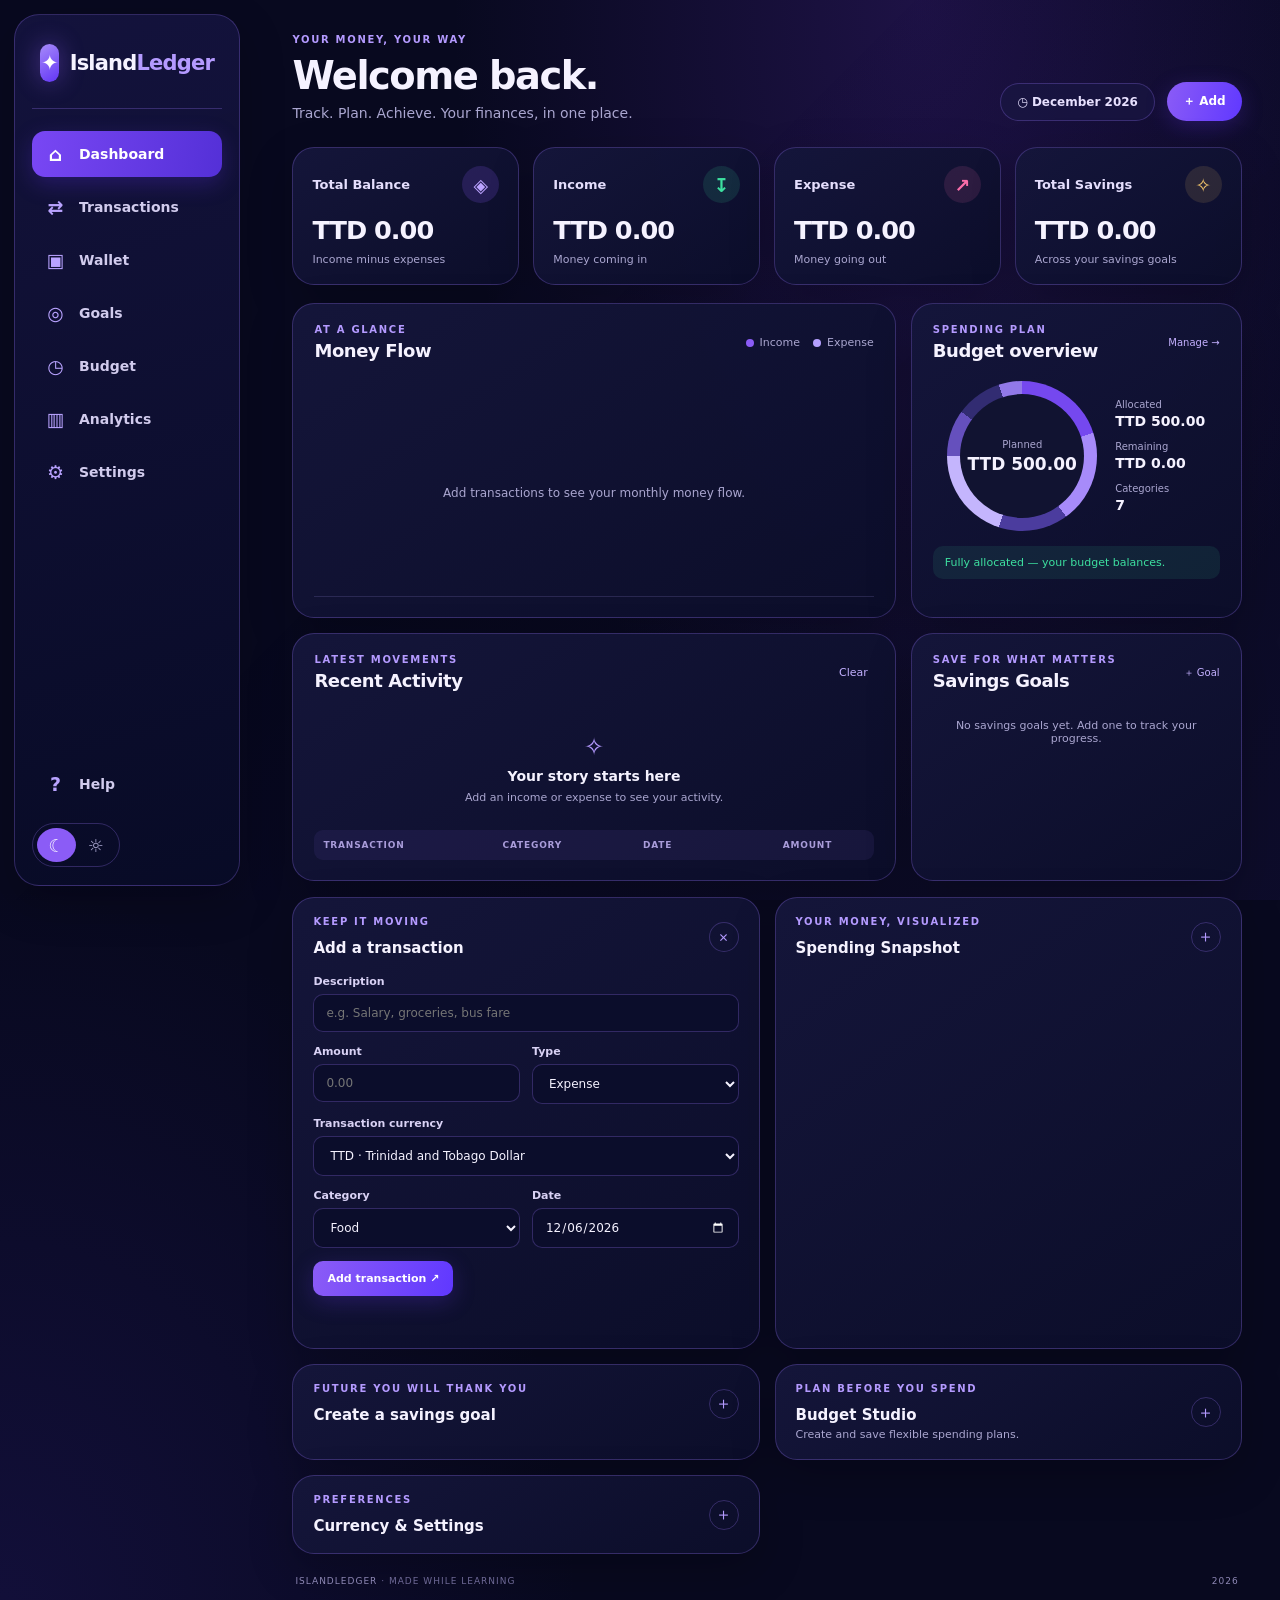
==== commit 5cf3e61c: "Merge pull request #8 from MosesXD/official-neon-mobile-dashboard Redesign Official IslandLedger wit" ====
--- a/index.html
+++ b/index.html
@@ -1,53 +1,70 @@
 <!doctype html>
 <html lang="en">
 <head>
-<meta charset="utf-8"><meta name="viewport" content="width=device-width, initial-scale=1">
-<meta name="description" content="A local-first TTD income, expense, and savings tracker learning prototype.">
-<title>Island Ledger — Money, made clearer</title><link rel="stylesheet" href="style.css"><script src="app.js" defer></script>
+<meta charset="utf-8"><meta name="viewport" content="width=device-width,initial-scale=1">
+<meta name="theme-color" content="#08091f">
+<meta name="description" content="IslandLedger — a personal money dashboard with multi-currency tracking, savings goals and budget planning.">
+<title>IslandLedger — Your money, your way</title>
+<link rel="preconnect" href="https://fonts.googleapis.com"><link rel="preconnect" href="https://fonts.gstatic.com" crossorigin>
+<link href="https://fonts.googleapis.com/css2?family=DM+Sans:wght@400;500;600;700;800&display=swap" rel="stylesheet">
+<link rel="stylesheet" href="style.css"><script src="app.js" defer></script>
 </head>
 <body>
-<header><a class="brand" href="#"><b>IL</b> island<span>ledger</span></a><span class="tag">LEARNING PROTOTYPE</span></header>
-<main>
-<section class="intro"><div><p class="eyebrow">YOUR MONEY, IN ONE PLACE</p><h1>Make room for<br><em>what matters.</em></h1><p>A simple way to track everyday money and savings goals, with support for TTD and other currencies.</p><small>● Stored in this browser only</small></div><div class="currency-tools"><div class="month-chip"><span class="dot"></span><span id="monthLabel">This month</span></div><div class="currency-control"><label for="displayCurrency">DISPLAY CURRENCY</label><select id="displayCurrency" aria-label="Choose dashboard display currency"></select></div><p id="rateNote" class="rate-note" role="status">Loading exchange rates…</p></div></section>
-<section class="totals"><article><span>Total income</span><strong id="incomeTotal">TT$0.00</strong></article><article><span>Total expenses</span><strong id="expenseTotal">TT$0.00</strong></article><article><span>Net balance</span><strong id="balanceTotal">TT$0.00</strong></article></section>
-<div class="columns">
-<section class="panel"><p class="eyebrow">NEW ENTRY</p><h2>Add a transaction</h2>
-<form id="transactionForm">
-<label for="description">What was it for?</label><input id="description" name="description" maxlength="80" placeholder="e.g. Fortnightly pay" required>
-<div class="two"><div><label for="amount">Amount</label><input id="amount" name="amount" type="number" min="0.01" step="0.01" placeholder="0.00" required></div><div><label for="type">Type</label><select id="type" name="type"><option value="expense">Expense</option><option value="income">Income</option></select></div></div><label for="transactionCurrency">Transaction currency</label><select id="transactionCurrency" name="currency" aria-label="Currency used for this transaction"></select>
-<div class="two"><div><label for="category">Category</label><select id="category" name="category"><option>Food</option><option>Transport</option><option>Rent & bills</option><option>Health</option><option>Personal</option><option>Education</option><option>Savings</option><option>Work</option><option>Other</option></select></div><div><label for="date">Date</label><input id="date" name="date" type="date" required></div></div>
-<button type="submit">＋ Add transaction</button><p id="formMessage" role="status"></p></form></section>
-<details class="panel collapsible-panel" open><summary><span><small class="eyebrow">YOUR ACTIVITY</small><strong>Recent transactions</strong></span><span class="collapse-icon" aria-hidden="true">＋</span></summary><div class="collapsible-content"><div class="listhead"><span></span><button id="clearButton" class="textbutton" type="button">Clear all</button></div>
-<div id="emptyState" class="empty"><h3>Your story starts here</h3><p>Add an income or expense to see the summary update.</p></div><ul id="transactionList" aria-live="polite"></ul></div></details></div>
-<details class="panel collapsible-panel"><summary><span><small class="eyebrow">SAVINGS PLAN</small><strong>Create a savings goal</strong></span><span class="collapse-icon" aria-hidden="true">＋</span></summary><div class="collapsible-content">
-<form id="goalForm" class="goal-form"><div><label for="goalName">Goal name</label><input id="goalName" maxlength="60" placeholder="e.g. Emergency fund" required></div><div><label for="goalTarget">Target (TTD)</label><input id="goalTarget" type="number" min="0.01" step="0.01" placeholder="3000" required></div><div><label for="goalSaved">Already saved (TTD)</label><input id="goalSaved" type="number" min="0" step="0.01" value="0" required></div><button type="submit">＋ Add goal</button></form>
-<div id="goalsEmpty" class="empty"><p>No savings goals yet. Add one to track your progress.</p></div><div id="goalsList" class="goals-list"></div>
-</div></details>
-<details class="panel budget-studio collapsible-panel" id="budgetStudio"><summary><span><small class="eyebrow">PLAN BEFORE YOU SPEND</small><strong>Budget Studio</strong></span><span class="collapse-icon" aria-hidden="true">＋</span></summary><div class="collapsible-content">
-<p class="budget-intro">
-Create a plan for bills, groceries, car costs, savings, website promotion, or anything else. These planned amounts do not become transactions automatically.</p>
-<div class="budget-top-grid">
-  <div><label for="budgetPlanName">Plan name</label><input id="budgetPlanName" maxlength="60" value="My Budget" placeholder="e.g. October Household Budget"></div>
-  <div><label for="budgetTotal">Total budget (TTD)</label><input id="budgetTotal" type="number" min="0" step="0.01" value="500"></div>
-</div>
-<div class="budget-tools">
-  <div><label for="distributionMode">When changing the total</label><select id="distributionMode"><option value="proportional">Adjust proportionally</option><option value="equal">Divide equally</option><option value="manual">Keep amounts as they are</option></select></div>
-  <div><label for="savedBudgetPlans">Saved plans</label><select id="savedBudgetPlans"><option value="">Choose a saved plan</option></select></div>
-</div>
-<div class="budget-actions"><button id="saveBudgetPlan" type="button">Save plan</button><button id="loadBudgetPlan" class="secondary-button" type="button">Load selected</button><button id="deleteBudgetPlan" class="secondary-button" type="button">Delete selected</button></div>
-<p id="budgetMessage" class="budget-message" role="status"></p>
-<div class="budget-summary">
-  <div><span>Allocated</span><strong id="budgetAllocated">TT$0.00</strong></div>
-  <div><span>Remaining</span><strong id="budgetRemaining">TT$500.00</strong></div>
-  <div><span>Categories</span><strong id="budgetCategoryCount">7</strong></div>
-</div>
-<div id="budgetStatus" class="budget-status" role="status">You have money left to allocate.</div>
-<div class="budget-category-heading"><div><p class="eyebrow">YOUR ALLOCATIONS</p><h3>Adjust each category</h3></div><button id="addBudgetCategory" class="secondary-button" type="button">＋ Add category</button></div>
-<div id="budgetCategories" class="budget-categories"></div>
-<form id="newBudgetCategoryForm" class="new-budget-category" hidden><div><label for="newBudgetCategoryName">Category name</label><input id="newBudgetCategoryName" maxlength="40" placeholder="e.g. Pet care" required></div><button type="submit">Add category</button><button id="cancelBudgetCategory" class="secondary-button" type="button">Cancel</button></form>
-<p class="budget-note">Budget plans are saved in this browser only. They are separate from your transactions and savings goals.</p>
-</div></details>
-<details class="panel collapsible-panel"><summary><span><small class="eyebrow">SPENDING SNAPSHOT</small><strong>Where your money goes</strong></span><span class="collapse-icon" aria-hidden="true">＋</span></summary><div class="collapsible-content"><div id="categoryBreakdown">Add an expense to see categories.</div></div></details>
-<aside><b>Prototype, not a bank.</b> Entries and goals are stored in this browser only. There is no bank connection, encryption, or sync. Use fictional data; never enter sensitive information. Savings progress is manually entered and does not automatically move money from your balance.</aside>
-<footer>Made as a learning project · TTD · <span id="year"></span></footer>
-</main></body></html>
+<div class="app-layout">
+<aside class="sidebar" id="sidebar">
+  <a class="brand" href="#dashboard"><span class="brand-icon">✦</span><span>Island<span>Ledger</span></span></a>
+  <nav class="main-nav" aria-label="Main navigation">
+    <a class="nav-link active" href="#dashboard"><span>⌂</span>Dashboard</a>
+    <a class="nav-link" href="#activity"><span>⇄</span>Transactions</a>
+    <a class="nav-link" href="#wallet"><span>▣</span>Wallet</a>
+    <a class="nav-link" href="#goals"><span>◎</span>Goals</a>
+    <a class="nav-link" href="#budget"><span>◷</span>Budget</a>
+    <a class="nav-link" href="#analytics"><span>▥</span>Analytics</a>
+    <a class="nav-link" href="#settings"><span>⚙</span>Settings</a>
+  </nav>
+  <div class="sidebar-bottom"><a class="nav-link" href="#help"><span>?</span>Help</a><div class="theme-switch" aria-label="Theme"><button type="button" class="theme-choice selected" id="darkTheme" aria-label="Dark theme">☾</button><button type="button" class="theme-choice" id="lightTheme" aria-label="Light theme">☼</button></div></div>
+</aside>
+<main class="main-content" id="dashboard">
+<header class="mobile-top"><button id="menuToggle" class="icon-button" type="button" aria-label="Open navigation" aria-expanded="false">☰</button><a class="brand compact" href="#dashboard"><span class="brand-icon">✦</span>IslandLedger</a><span class="mobile-month" id="monthLabel">This month</span></header>
+<section class="welcome-row">
+ <div><p class="eyebrow">YOUR MONEY, YOUR WAY</p><h1>Welcome back.</h1><p class="subheading">Track. Plan. Achieve. Your finances, in one place.</p></div>
+ <div class="welcome-actions"><span class="month-pill">◷ <span id="monthLabelDesktop">This month</span></span><a class="primary-action" href="#new-transaction">＋ Add</a></div>
+</section>
+<section class="summary-grid" aria-label="Financial summary">
+ <article class="summary-card"><div class="summary-top"><span>Total Balance</span><span class="summary-icon">◈</span></div><strong id="balanceTotal">TT$0.00</strong><small>Income minus expenses</small></article>
+ <article class="summary-card"><div class="summary-top"><span>Income</span><span class="summary-icon green">↧</span></div><strong id="incomeTotal">TT$0.00</strong><small>Money coming in</small></article>
+ <article class="summary-card"><div class="summary-top"><span>Expense</span><span class="summary-icon pink">↗</span></div><strong id="expenseTotal">TT$0.00</strong><small>Money going out</small></article>
+ <article class="summary-card"><div class="summary-top"><span>Total Savings</span><span class="summary-icon gold">✧</span></div><strong id="savingsTotal">TT$0.00</strong><small>Across your savings goals</small></article>
+</section>
+<section class="dashboard-grid">
+ <article class="widget money-widget" id="analytics"><div class="widget-heading"><div><p class="eyebrow">AT A GLANCE</p><h2>Money Flow</h2></div><div class="legend"><span><i class="income-dot"></i>Income</span><span><i class="expense-dot"></i>Expense</span></div></div><div id="moneyFlowChart" class="money-chart" role="img" aria-label="Monthly income and expense chart"><p class="chart-empty">Your income and expenses will appear here.</p></div></article>
+ <article class="widget budget-overview" id="budget"><div class="widget-heading"><div><p class="eyebrow">SPENDING PLAN</p><h2>Budget overview</h2></div><a href="#budgetStudio" class="subtle-link">Manage →</a></div><div class="budget-overview-content"><div id="budgetDonut" class="budget-donut"><span><small>Planned</small><strong id="budgetDonutTotal">TT$0</strong></span></div><div class="budget-overview-stats"><div><small>Allocated</small><strong id="budgetAllocated">TT$0.00</strong></div><div><small>Remaining</small><strong id="budgetRemaining">TT$500.00</strong></div><div><small>Categories</small><strong id="budgetCategoryCount">7</strong></div></div></div><p id="budgetStatus" class="budget-status">You have money left to allocate.</p></article>
+ <article class="widget activity-widget" id="activity"><div class="widget-heading"><div><p class="eyebrow">LATEST MOVEMENTS</p><h2>Recent Activity</h2></div><button id="clearButton" class="text-button" type="button">Clear</button></div><div id="emptyState" class="empty-state"><span>✧</span><h3>Your story starts here</h3><p>Add an income or expense to see your activity.</p></div><div class="table-wrap"><table><thead><tr><th>Transaction</th><th>Category</th><th>Date</th><th class="align-right">Amount</th><th></th></tr></thead><tbody id="transactionList"></tbody></table></div></article>
+ <article class="widget goals-widget" id="goals"><div class="widget-heading"><div><p class="eyebrow">SAVE FOR WHAT MATTERS</p><h2>Savings Goals</h2></div><a href="#goalForm" class="subtle-link">＋ Goal</a></div><div id="goalsEmpty" class="empty-state compact-empty"><p>No savings goals yet. Add one to track your progress.</p></div><div id="goalsList" class="goals-list"></div></article>
+</section>
+<section class="lower-grid">
+ <details class="widget collapsible-panel" id="new-transaction" open><summary><span class="summary-title"><small class="eyebrow">KEEP IT MOVING</small><strong>Add a transaction</strong></span><span class="collapse-icon">＋</span></summary><div class="collapsible-content"><form id="transactionForm">
+ <label for="description">Description</label><input id="description" name="description" maxlength="80" placeholder="e.g. Salary, groceries, bus fare" required>
+ <div class="form-grid"><div><label for="amount">Amount</label><input id="amount" name="amount" type="number" min="0.01" step="0.01" placeholder="0.00" required></div><div><label for="type">Type</label><select id="type" name="type"><option value="expense">Expense</option><option value="income">Income</option></select></div></div>
+ <div id="wallet"><label for="transactionCurrency">Transaction currency</label><select id="transactionCurrency" name="currency" aria-label="Currency used for this transaction"></select></div>
+ <div class="form-grid"><div><label for="category">Category</label><select id="category" name="category"><option>Food</option><option>Transport</option><option>Rent & bills</option><option>Health</option><option>Personal</option><option>Education</option><option>Savings</option><option>Work</option><option>Other</option></select></div><div><label for="date">Date</label><input id="date" name="date" type="date" required></div></div>
+ <button class="primary-button" type="submit">Add transaction <span>↗</span></button><p id="formMessage" class="form-message" role="status" aria-live="polite"></p></form></div></details>
+ <details class="widget collapsible-panel"><summary><span class="summary-title"><small class="eyebrow">YOUR MONEY, VISUALIZED</small><strong>Spending Snapshot</strong></span><span class="collapse-icon">＋</span></summary><div class="collapsible-content"><div id="categoryBreakdown"><p class="chart-empty">Add an expense to see your categories.</p></div><p id="rateNote" class="rate-note" role="status">Exchange rates are loading…</p></div></details>
+ <details class="widget collapsible-panel" id="goalFormPanel"><summary><span class="summary-title"><small class="eyebrow">FUTURE YOU WILL THANK YOU</small><strong>Create a savings goal</strong></span><span class="collapse-icon">＋</span></summary><div class="collapsible-content">
+ <form id="goalForm"><label for="goalName">Goal name</label><input id="goalName" maxlength="60" placeholder="e.g. Emergency fund" required>
+ <div class="form-grid"><div><label for="goalTarget">Target (TTD)</label><input id="goalTarget" type="number" min="0.01" step="0.01" placeholder="3000" required></div><div><label for="goalSaved">Already saved (TTD)</label><input id="goalSaved" type="number" min="0" step="0.01" value="0" required></div></div>
+ <button type="submit" class="primary-button">Create goal</button><p id="goalMessage" class="form-message" role="status"></p></form></div></details>
+ <details class="widget collapsible-panel" id="budgetStudio"><summary><span class="summary-title"><small class="eyebrow">PLAN BEFORE YOU SPEND</small><strong>Budget Studio</strong><em>Create and save flexible spending plans.</em></span><span class="collapse-icon">＋</span></summary><div class="collapsible-content">
+ <div class="form-grid"><div><label for="budgetPlanName">Plan name</label><input id="budgetPlanName" maxlength="60" value="My Budget"></div><div><label for="budgetTotal">Total budget (TTD)</label><input id="budgetTotal" type="number" min="0" step="0.01" value="500"></div></div>
+ <div class="form-grid"><div><label for="distributionMode">When changing total</label><select id="distributionMode"><option value="proportional">Adjust proportionally</option><option value="equal">Divide equally</option><option value="manual">Keep amounts</option></select></div><div><label for="savedBudgetPlans">Saved plans</label><select id="savedBudgetPlans"><option value="">Choose a saved plan</option></select></div></div>
+ <div class="button-row"><button id="saveBudgetPlan" type="button" class="primary-button">Save plan</button><button id="loadBudgetPlan" type="button" class="secondary-button">Load</button><button id="deleteBudgetPlan" type="button" class="secondary-button">Delete</button></div><p id="budgetMessage" class="form-message" role="status"></p>
+ <div class="budget-studio-summary"><div><small>Allocated</small><strong id="budgetStudioAllocated">TT$0.00</strong></div><div><small>Remaining</small><strong id="budgetStudioRemaining">TT$500.00</strong></div><div><small>Categories</small><strong id="budgetStudioCategoryCount">7</strong></div></div>
+ <div class="budget-category-heading"><div><p class="eyebrow">YOUR ALLOCATIONS</p><h3>Adjust categories</h3></div><button id="addBudgetCategory" class="secondary-button" type="button">＋ Category</button></div><div id="budgetCategories" class="budget-categories"></div>
+ <form id="newBudgetCategoryForm" class="new-budget-category" hidden><div><label for="newBudgetCategoryName">Category name</label><input id="newBudgetCategoryName" maxlength="40" placeholder="e.g. Pet care" required></div><button type="submit" class="primary-button">Add</button><button id="cancelBudgetCategory" class="secondary-button" type="button">Cancel</button></form>
+ <p class="budget-note">Budget plans are stored separately from transactions and savings goals.</p></div></details>
+ <details class="widget collapsible-panel" id="settings"><summary><span class="summary-title"><small class="eyebrow">PREFERENCES</small><strong>Currency & Settings</strong></span><span class="collapse-icon">＋</span></summary><div class="collapsible-content"><label for="displayCurrency">Dashboard display currency</label><select id="displayCurrency" aria-label="Choose dashboard display currency"></select><p class="rate-note" id="rateNoteSettings">Exchange rates are indicative and may vary from bank rates.</p><p class="privacy-note">IslandLedger stores entries in this browser. It has no bank connection or cloud sync.</p></div></details>
+</section>
+<footer><span>ISLANDLEDGER <span>· MADE WHILE LEARNING</span></span><span id="year"></span></footer>
+</main></div>
+<div class="sidebar-scrim" id="sidebarScrim"></div>
+</body></html>
--- a/style.css
+++ b/style.css
@@ -1,99 +1,35 @@
-@import url('https://fonts.googleapis.com/css2?family=DM+Mono:wght@400;500&family=Manrope:wght@400;500;600;700;800&display=swap');
-:root{
-  --ink:#1e302b;--green:#1f6c50;--muted:#718079;--paper:#fffef9;
-  --bg:#f4f3ed;--line:#e1e5dc;--mint:#e9f2e7;--lime:#c6ef83;
-  --red:#bb594d;--shadow:0 18px 45px rgba(36,59,43,.06);
+:root{color-scheme:dark;--bg:#08091f;--surface:#10122e;--surface2:#15183b;--line:rgba(155,119,255,.27);--text:#f5f2ff;--muted:#aaa6d0;--purple:#8b5cf6;--purple2:#6038ff;--violet:#b49aff;--green:#3de0a0;--red:#fb6eaa;--gold:#f5c76b;--shadow:0 16px 45px rgba(0,0,0,.22);font-family:'DM Sans',system-ui,sans-serif}
+*{box-sizing:border-box}html{scroll-behavior:smooth;scroll-padding-top:24px}body{margin:0;background:radial-gradient(ellipse at 72% 0%,rgba(88,42,173,.27),transparent 36%),radial-gradient(ellipse at 0% 100%,rgba(55,37,153,.22),transparent 32%),var(--bg);color:var(--text);font-size:14px;min-width:320px}
+body:before{content:"";position:fixed;inset:0;pointer-events:none;z-index:-1;background:linear-gradient(135deg,transparent 40%,rgba(112,74,232,.06))}
+a{color:inherit;text-decoration:none}button,input,select{font:inherit}button{cursor:pointer}
+.app-layout{min-height:100vh}.sidebar{position:fixed;inset:14px auto 14px 14px;width:226px;padding:25px 17px 18px;border:1px solid var(--line);border-radius:25px;background:linear-gradient(165deg,rgba(20,19,61,.97),rgba(8,11,39,.98));box-shadow:var(--shadow);display:flex;flex-direction:column;z-index:20}
+.brand{display:flex;align-items:center;gap:11px;font-size:21px;font-weight:800;letter-spacing:-.8px;padding:4px 8px 26px;border-bottom:1px solid var(--line)}.brand>span:last-child>span{color:var(--violet)}.brand-icon{display:grid;place-items:center;width:38px;height:38px;border-radius:13px;background:linear-gradient(145deg,#a78bfa,#6235f5);color:white;box-shadow:0 0 24px rgba(139,92,246,.45)}
+.main-nav{display:grid;gap:7px;padding-top:22px}.nav-link{display:flex;align-items:center;gap:13px;padding:12px 13px;border-radius:13px;color:#d1cbed;font-weight:600;transition:.2s}.nav-link>span{width:21px;text-align:center;font-size:19px;color:#b9a3ff}.nav-link:hover,.nav-link.active{background:linear-gradient(100deg,#7947f4,#5430d7);color:white;box-shadow:0 7px 22px rgba(91,48,214,.3)}.nav-link.active>span{color:white}
+.sidebar-bottom{margin-top:auto;display:grid;gap:16px}.theme-switch{display:flex;padding:4px;border:1px solid var(--line);border-radius:99px;width:max-content}.theme-choice{width:39px;height:34px;border:0;background:transparent;color:var(--muted);border-radius:50%;font-size:18px}.theme-choice.selected{background:var(--purple);color:white}
+.main-content{margin-left:254px;padding:34px clamp(18px,3vw,48px) 28px;max-width:1800px}.mobile-top{display:none}.welcome-row{display:flex;justify-content:space-between;align-items:end;gap:18px;margin-bottom:26px}.eyebrow{font-size:10px;letter-spacing:1.7px;font-weight:800;color:var(--violet);margin:0 0 8px}.welcome-row h1{font-size:clamp(27px,3vw,39px);letter-spacing:-1.5px;margin:0}.subheading{margin:7px 0 0;color:var(--muted)}.welcome-actions{display:flex;align-items:center;gap:12px}.month-pill,.primary-action{border:1px solid var(--line);border-radius:99px;padding:11px 16px;color:#e8e1ff;background:rgba(24,22,66,.75);font-size:12px;font-weight:700}.primary-action,.primary-button{background:linear-gradient(105deg,#8b5cf6,#6038ff);border:0;color:white;box-shadow:0 6px 22px rgba(102,57,239,.25)}.primary-action{white-space:nowrap}
+.summary-grid{display:grid;grid-template-columns:repeat(4,minmax(0,1fr));gap:14px;margin-bottom:18px}.summary-card,.widget{min-width:0;border:1px solid var(--line);border-radius:22px;background:linear-gradient(145deg,rgba(21,22,59,.96),rgba(12,14,42,.96));box-shadow:var(--shadow)}.summary-card{padding:18px 19px}.summary-top{display:flex;align-items:center;justify-content:space-between;color:#e5defd;font-weight:700;font-size:13px}.summary-icon{display:grid;place-items:center;width:37px;height:37px;border-radius:50%;background:rgba(139,92,246,.18);color:#bba3ff;font-size:19px}.summary-icon.green{color:var(--green);background:rgba(61,224,160,.12)}.summary-icon.pink{color:var(--red);background:rgba(251,110,170,.12)}.summary-icon.gold{color:var(--gold);background:rgba(245,199,107,.12)}.summary-card>strong{display:block;font-size:clamp(20px,2vw,29px);letter-spacing:-1px;margin:12px 0 5px;overflow-wrap:anywhere}.summary-card>small{color:var(--muted);font-size:11px}
+.dashboard-grid{display:grid;grid-template-columns:minmax(0,1.55fr) minmax(280px,.85fr);gap:15px}.widget{padding:20px 21px}.widget-heading{display:flex;justify-content:space-between;align-items:center;gap:12px;margin-bottom:16px}.widget-heading h2{margin:0;font-size:18px;letter-spacing:-.4px}.widget-heading .eyebrow{margin-bottom:5px}.legend{display:flex;gap:13px;color:var(--muted);font-size:11px}.legend span{display:flex;align-items:center;gap:6px}.legend i{width:8px;height:8px;border-radius:50%;background:var(--purple)}.legend .expense-dot{background:#b5a0ff}.money-chart{height:220px;display:flex;align-items:stretch;gap:10px;padding:12px 4px 0;border-bottom:1px solid rgba(178,160,255,.16)}.chart-month{flex:1;min-width:0;display:flex;flex-direction:column;justify-content:end;align-items:center;gap:9px}.chart-bars{height:174px;width:100%;display:flex;align-items:end;justify-content:center;gap:5px;border-bottom:1px solid rgba(178,160,255,.14);background:repeating-linear-gradient(to top,transparent 0,transparent 42px,rgba(178,160,255,.08) 43px)}.chart-bar{width:min(14px,35%);min-height:2px;border-radius:7px 7px 0 0;background:linear-gradient(#a78bfa,#6b3df0)}.chart-bar.expense{background:linear-gradient(#c5b4ff,#8f79df)}.chart-month small{color:var(--muted);font-size:10px}.chart-empty{color:var(--muted);font-size:12px;margin:auto}
+.budget-overview-content{display:flex;align-items:center;justify-content:center;gap:18px;padding:4px 0 10px}.budget-donut{width:150px;height:150px;flex:none;border-radius:50%;display:grid;place-items:center;background:conic-gradient(#7548ef 0 35%,#a78bfa 35% 55%,#4b3c9e 55% 72%,#29275c 72% 100%);position:relative}.budget-donut:before{content:"";position:absolute;inset:13px;border-radius:50%;background:#111331}.budget-donut>span{position:relative;display:grid;text-align:center;gap:4px}.budget-donut small,.budget-overview-stats small{color:var(--muted);font-size:10px}.budget-donut strong{font-size:17px}.budget-overview-stats{display:grid;gap:12px}.budget-overview-stats>div{display:grid;gap:3px}.budget-overview-stats strong{font-size:14px}.budget-status{font-size:11px;color:var(--green);background:rgba(61,224,160,.09);padding:10px 12px;border-radius:10px;margin:5px 0 0}.budget-status.over{color:#ff8cae;background:rgba(251,110,170,.1)}
+.activity-widget{grid-column:1}.goals-widget{grid-column:2}.text-button{background:transparent;border:0;color:#c3b0ff;font-size:11px;padding:6px}.table-wrap{overflow-x:auto}table{width:100%;border-collapse:collapse;min-width:490px}th{text-align:left;padding:10px 9px;color:#a99cda;background:rgba(132,104,225,.09);font-size:9px;letter-spacing:.8px;text-transform:uppercase}th:first-child{border-radius:9px 0 0 9px}th:last-child{border-radius:0 9px 9px 0}td{padding:13px 9px;border-bottom:1px solid rgba(178,160,255,.1);font-size:11px;color:#e9e4ff}td small{display:block;color:var(--muted);margin-top:3px}.align-right{text-align:right}.income{color:var(--green)}.expense{color:#ff86b0}.remove{border:1px solid var(--line);border-radius:8px;background:transparent;color:#c3b0ff;padding:5px 8px}.empty-state{text-align:center;color:var(--muted);padding:26px 8px}.empty-state>span{font-size:24px;color:var(--violet)}.empty-state h3{font-size:14px;color:var(--text);margin:7px 0}.empty-state p{font-size:11px;margin:0}.compact-empty{padding:12px 4px}.goals-list{display:grid;gap:13px}.goal-card{padding:12px;border:1px solid rgba(155,119,255,.17);border-radius:13px;background:rgba(10,12,37,.45)}.goal-head{display:flex;justify-content:space-between;gap:8px;font-size:11px}.goal-head span,.goal-meta{color:var(--violet);font-size:10px}.goal-bar,.bar{height:8px;border-radius:99px;background:rgba(157,137,228,.16);overflow:hidden;margin:8px 0 5px}.goal-bar span,.bar span{display:block;height:100%;background:linear-gradient(90deg,#7244ef,#a78bfa);border-radius:inherit}.goal-meta{display:flex;justify-content:space-between}.goal-actions{display:flex;gap:8px;margin-top:8px}.goal-actions button{font-size:10px;padding:6px 9px}.lower-grid{display:grid;grid-template-columns:repeat(2,minmax(0,1fr));gap:15px;margin-top:16px}.collapsible-panel{padding:0;overflow:hidden}.collapsible-panel>summary{list-style:none;display:flex;align-items:center;justify-content:space-between;gap:14px;padding:18px 20px;cursor:pointer}.collapsible-panel>summary::-webkit-details-marker{display:none}.summary-title{display:grid;gap:4px}.summary-title strong{font-size:15px}.summary-title em{font-style:normal;color:var(--muted);font-size:11px}.collapse-icon{display:grid;place-items:center;width:30px;height:30px;border:1px solid var(--line);border-radius:50%;color:var(--violet);font-size:17px;transition:transform .2s}.collapsible-panel[open] .collapse-icon{transform:rotate(45deg)}.collapsible-content{padding:0 20px 20px}.form-grid{display:grid;grid-template-columns:repeat(2,minmax(0,1fr));gap:12px}.collapsible-content label{display:block;color:#d9d2f5;font-size:11px;font-weight:700;margin:0 0 6px}.collapsible-content input,.collapsible-content select{width:100%;min-width:0;padding:11px 12px;margin:0 0 13px;border:1px solid var(--line);border-radius:10px;background:#0b0d2b;color:var(--text);font-size:12px}.collapsible-content input:focus,.collapsible-content select:focus{outline:2px solid #8b5cf6;outline-offset:1px}.primary-button,.secondary-button{border-radius:10px;padding:11px 14px;font-size:11px;font-weight:700}.primary-button{background:linear-gradient(105deg,#8b5cf6,#6038ff);color:#fff;border:0}.secondary-button{background:rgba(139,92,246,.12);color:#e4dcff;border:1px solid var(--line)}.form-message,.rate-note,.privacy-note,.budget-note{font-size:10px;color:var(--muted);line-height:1.6;min-height:12px}.button-row{display:flex;gap:8px;flex-wrap:wrap}.budget-studio-summary{display:grid;grid-template-columns:repeat(3,minmax(0,1fr));gap:8px;margin:14px 0}.budget-studio-summary>div{padding:10px;border:1px solid var(--line);border-radius:10px;background:rgba(139,92,246,.07);display:grid;gap:5px}.budget-studio-summary small{font-size:9px;color:var(--muted)}.budget-studio-summary strong{font-size:13px;overflow-wrap:anywhere}.budget-category-heading{display:flex;justify-content:space-between;align-items:center;gap:10px;margin:18px 0 8px}.budget-category-heading h3{font-size:14px;margin:0}.budget-category{padding:12px 0;border-top:1px solid rgba(155,119,255,.16)}.budget-category-top{display:grid;grid-template-columns:minmax(0,1fr) 105px auto;align-items:center;gap:8px}.budget-category-name{font-size:11px;font-weight:700}.budget-category-top input{margin:0;padding:8px}.budget-category-top .remove-category{padding:7px 9px;background:transparent;color:#ff9ab9;border:1px solid var(--line);font-size:10px}.budget-range{width:100%;margin:9px 0 0;accent-color:var(--purple)}.budget-category-meta{display:flex;justify-content:space-between;color:var(--muted);font-size:9px;margin-top:5px}.budget-category-meta strong{color:var(--violet)}.new-budget-category{display:grid;grid-template-columns:minmax(0,1fr) auto auto;gap:8px;align-items:end}.new-budget-category[hidden]{display:none}.rate-note{margin:10px 0 0}.privacy-note{margin:8px 0 0}.subtle-link{font-size:10px;color:#c4b0ff;white-space:nowrap}
+footer{display:flex;justify-content:space-between;gap:12px;padding:22px 3px 5px;color:#8e88b5;font-size:9px;letter-spacing:1px}footer span span{color:#6e6996}.sidebar-scrim{display:none}
+body.light-theme{color-scheme:light;--bg:#f2efff;--surface:#fff;--surface2:#f7f4ff;--text:#211943;--muted:#756e91;--line:rgba(102,70,183,.2);background:#f2efff}body.light-theme .sidebar,body.light-theme .summary-card,body.light-theme .widget{background:linear-gradient(145deg,#fff,#f8f5ff)}body.light-theme .nav-link{color:#4a416c}body.light-theme .nav-link.active{color:#fff}body.light-theme td{color:#30274e}body.light-theme .collapsible-content input,body.light-theme .collapsible-content select{background:#fff;color:#211943}body.light-theme .budget-donut:before{background:#f7f4ff}body.light-theme .goal-card{background:#fff}
+@media(min-width:1500px){.main-content{padding-left:55px;padding-right:55px}.summary-grid{gap:18px}.dashboard-grid{gap:18px}.widget{padding:24px}}
+@media(max-width:1100px){.sidebar{width:196px}.main-content{margin-left:220px;padding:28px 22px}.summary-grid{grid-template-columns:repeat(2,minmax(0,1fr))}.dashboard-grid{grid-template-columns:minmax(0,1fr) minmax(250px,.85fr)}}
+@media(max-width:760px){body{font-size:13px}.sidebar{inset:0 auto 0 0;width:min(290px,84vw);border-radius:0 22px 22px 0;transform:translateX(-105%);transition:transform .25s;z-index:40}.sidebar.open{transform:translateX(0)}.sidebar-scrim.visible{display:block;position:fixed;inset:0;background:rgba(2,3,17,.65);z-index:30}.main-content{margin:0;padding:0 14px 22px}.mobile-top{height:58px;display:flex;align-items:center;gap:10px;position:sticky;top:0;z-index:15;background:rgba(8,9,31,.92);backdrop-filter:blur(14px);margin:0 -14px;padding:0 14px;border-bottom:1px solid var(--line)}.icon-button{width:35px;height:35px;border:1px solid var(--line);border-radius:10px;background:var(--surface);color:var(--text)}.brand.compact{border:0;padding:0;font-size:16px;gap:7px}.brand.compact .brand-icon{width:29px;height:29px;border-radius:9px}.mobile-month{margin-left:auto;color:var(--muted);font-size:10px}.welcome-row{align-items:flex-start;flex-direction:column;gap:13px;padding:24px 2px 18px;margin:0}.welcome-row h1{font-size:28px}.subheading{font-size:12px}.welcome-actions{width:100%;justify-content:space-between}.month-pill,.primary-action{padding:10px 13px;font-size:10px}.summary-grid{grid-template-columns:repeat(2,minmax(0,1fr));gap:9px;margin-bottom:12px}.summary-card{padding:13px 12px;border-radius:16px}.summary-top{font-size:10px}.summary-icon{width:29px;height:29px;font-size:15px}.summary-card>strong{font-size:clamp(17px,5vw,23px);margin:9px 0 3px}.summary-card>small{font-size:9px}.dashboard-grid{grid-template-columns:minmax(0,1fr);gap:11px}.widget{padding:16px;border-radius:17px}.activity-widget,.goals-widget{grid-column:auto}.widget-heading{margin-bottom:12px}.widget-heading h2{font-size:16px}.legend{font-size:9px;gap:8px}.money-chart{height:180px;gap:5px}.chart-bars{height:138px;gap:3px}.chart-month small{font-size:9px}.budget-overview-content{justify-content:space-evenly}.budget-donut{width:125px;height:125px}.budget-donut:before{inset:11px}.budget-overview-stats{gap:9px}.budget-overview-stats strong{font-size:12px}.lower-grid{grid-template-columns:minmax(0,1fr);gap:11px;margin-top:11px}.collapsible-panel>summary{padding:15px 16px}.collapsible-content{padding:0 16px 16px}.form-grid{gap:9px}.collapsible-content input,.collapsible-content select{font-size:16px;padding:12px}/* Prevent iOS input zoom */.budget-category-top{grid-template-columns:minmax(0,1fr) 86px auto;gap:6px}.budget-category-top .remove-category{padding:7px 6px}.budget-studio-summary>div{padding:8px}.budget-studio-summary strong{font-size:11px}.new-budget-category{grid-template-columns:1fr 1fr}.new-budget-category>div{grid-column:1/-1}footer{font-size:8px}}
+@media(max-width:380px){.summary-card{padding:11px 9px}.summary-top{font-size:9px}.summary-icon{width:25px;height:25px}.summary-card>strong{font-size:17px}.budget-overview-content{gap:10px}.budget-donut{width:112px;height:112px}.budget-donut strong{font-size:14px}.welcome-row h1{font-size:25px}}
+@media(prefers-reduced-motion:reduce){*,*:before,*:after{scroll-behavior:auto!important;transition:none!important}}
+
+@media(max-width:760px){
+ .table-wrap{overflow:visible}
+ table{min-width:0;border-collapse:separate;border-spacing:0 8px}
+ table thead{position:absolute;width:1px;height:1px;padding:0;margin:-1px;overflow:hidden;clip:rect(0,0,0,0);white-space:nowrap;border:0}
+ table tbody{display:grid;gap:8px}
+ table tr{display:grid;grid-template-columns:1fr auto;gap:5px 10px;padding:11px 12px;border:1px solid var(--line);border-radius:12px;background:rgba(8,10,35,.35)}
+ table td{display:block;padding:2px 0;border:0;font-size:10px;text-align:left}
+ table td:before{content:attr(data-label);display:block;color:var(--muted);font-size:8px;letter-spacing:.5px;text-transform:uppercase;margin-bottom:3px}
+ table td.transaction-description{grid-column:1}
+ table td:nth-child(2),table td:nth-child(3){grid-column:1}
+ table td.amount{grid-column:2;grid-row:1/3;text-align:right;align-self:center;font-size:11px}
+ table td.row-action{grid-column:2;grid-row:3;text-align:right}
+ table td.row-action:before{display:none}
 }
-body{background:var(--bg);color:var(--ink);font-family:Manrope,system-ui,sans-serif;font-size:14px}
-header{height:78px;background:rgba(255,254,249,.92);border-bottom:1px solid var(--line);padding-left:max(20px,calc((100% - 1124px)/2));padding-right:max(20px,calc((100% - 1124px)/2));}
-.brand{font-size:18px;letter-spacing:-.7px}
-.brand b{background:var(--green);border-radius:12px;padding:10px;font-size:12px}
-.brand span{color:var(--muted)}
-.tag{background:var(--mint);color:var(--green);font-family:'DM Mono',monospace;font-size:9px;letter-spacing:1px;padding:8px 11px}
-main{padding:34px 20px 30px}
-.intro{padding:12px 0 24px}
-.eyebrow{font-family:'DM Mono',monospace;letter-spacing:1.3px;font-size:10px;color:var(--green)}
-.intro h1{font-size:clamp(36px,5vw,56px);letter-spacing:-2.6px;line-height:1.08}
-.intro h1 em{color:var(--green)}
-.intro p:not(.eyebrow){color:var(--muted);line-height:1.8}
-.intro small{color:var(--green);font-size:10px}
-.totals{gap:14px;padding:0 0 16px}
-.totals article,.panel{background:var(--paper);border:1px solid var(--line);border-radius:20px;box-shadow:var(--shadow)}
-.totals article{padding:21px}
-.totals span{color:var(--muted);font-size:12px}
-.totals strong{font-size:clamp(20px,3vw,28px);letter-spacing:-1px}
-.totals article:nth-child(3){background:var(--green);border-color:var(--green);color:#fff}
-.totals article:nth-child(3) span{color:#d2e6d9}
-.columns{gap:16px;padding:0}
-.panel{padding:23px;margin-bottom:16px}
-.panel h2{font-size:20px;letter-spacing:-.7px}
-label{font-size:11px;font-weight:700}
-input,select{border:1px solid var(--line);background:#fff;border-radius:10px;padding:11px 12px;color:var(--ink);font:inherit;font-size:13px}
-input:focus,select:focus{outline:none;border-color:var(--green);box-shadow:0 0 0 3px rgba(31,108,80,.09)}
-button{border-radius:11px;background:var(--green);padding:13px 15px;font:inherit;font-size:12px;font-weight:800;transition:background .2s,transform .2s}
-button:hover{background:#17543e}
-button:focus-visible{outline:3px solid var(--lime);outline-offset:3px}
-.textbutton{background:transparent;color:var(--red);font-size:11px}
-.transaction{border-top:1px solid #edf0e9;padding:14px 0}
-.transaction-info strong{font-size:12px}
-.transaction-info small{font-size:10px;color:var(--muted)}
-.amount{font-size:12px}
-.remove{background:transparent;color:var(--muted);border:1px solid var(--line);border-radius:8px}
-.category{margin:15px 0}
-.category-head{font-size:11px}
-.bar{height:7px;background:#e9eee6;border-radius:99px}
-.bar span{background:var(--green);border-radius:99px}
-.empty{color:var(--muted);line-height:1.7}
-.empty h3{font-size:14px}
-.goal-card{background:#fff;border:1px solid var(--line);border-radius:14px;padding:15px;margin:12px 0}
-.goal-head{font-size:12px}
-.goal-head span,.goal-meta{color:var(--muted);font-size:10px}
-.goal-bar{height:7px}
-.goal-actions{display:flex;gap:8px;margin-top:10px}
-.goal-actions button{font-size:11px}
-.budget-intro{color:var(--muted);line-height:1.8;font-size:12px}
-.budget-summary>div{background:#f4f6ef;border:1px solid var(--line);border-radius:13px}
-.budget-status{background:var(--mint);color:var(--green);border-radius:11px}
-.budget-status.over{background:#fff0ed;color:#a43c2b}
-.budget-category{border-color:var(--line)}
-.budget-category-name{font-size:12px}
-.budget-category-meta{font-size:10px}
-.budget-range{accent-color:var(--green)}
-.secondary-button{background:#eff3eb;color:var(--ink);border:1px solid var(--line)}
-.secondary-button:hover{background:#e4ecdf}
-.budget-category-top .remove-category{border-radius:8px}
-.new-budget-category input{margin-bottom:0}
-.budget-note{color:var(--muted);line-height:1.7}
-aside{background:#eef2e7;border:1px solid var(--line);border-radius:13px;color:var(--muted);padding:17px;font-size:11px}
-footer{color:var(--muted);font-family:'DM Mono',monospace;letter-spacing:.5px}
-@media(max-width:700px){
-  main{padding:26px 16px}
-  header{padding:0 16px}
-  .panel{padding:18px}
-  .totals{gap:10px}
-  .totals article{padding:16px}
-}
-@media(prefers-reduced-motion:reduce){button{transition:none}}
-
-:root{--ink:#19382d;--green:#327451;--muted:#758179;--paper:#f6f7f0;--line:#e2e8df;--mint:#e8f2e9}*{box-sizing:border-box}body{margin:0;background:var(--paper);color:var(--ink);font:15px system-ui,sans-serif}header{height:70px;display:flex;justify-content:space-between;align-items:center;padding:0 max(20px,calc((100% - 1040px)/2));background:#fff;border-bottom:1px solid var(--line)}.brand{text-decoration:none;color:var(--ink);font-weight:800}.brand b{background:var(--green);color:#fff;padding:9px;border-radius:10px;margin-right:8px;font-size:12px}.brand span{color:var(--muted);font-weight:500}.tag{font-size:9px;letter-spacing:1px;color:var(--green);background:var(--mint);padding:8px;border-radius:99px}.intro,.totals,.columns,main>section,aside,footer{max-width:1040px;margin-left:auto;margin-right:auto}.intro{padding:38px 20px 25px}.eyebrow{font-size:10px;letter-spacing:1.7px;font-weight:800;color:var(--green);margin:0 0 8px}.intro h1{font-size:clamp(38px,7vw,60px);line-height:1.03;letter-spacing:-2px;margin:0}.intro h1 em{font-family:Georgia,serif;color:var(--green);font-weight:500}.intro p:not(.eyebrow){color:var(--muted);max-width:480px;line-height:1.7}.intro small{color:var(--green);font-size:11px}.totals{display:grid;grid-template-columns:repeat(3,1fr);gap:12px;padding:0 20px 16px}.totals article,.panel{background:#fff;border:1px solid var(--line);border-radius:15px;padding:20px;min-width:0}.totals span{display:block;color:var(--muted);font-size:12px}.totals strong{display:block;font-size:clamp(20px,3vw,28px);margin-top:10px;overflow-wrap:anywhere}.columns{display:grid;grid-template-columns:.9fr 1.1fr;gap:15px;padding:0 20px}.panel{margin-bottom:15px}.panel h2{font-size:20px;margin:0 0 18px}label{display:block;font-size:12px;font-weight:700;margin:0 0 7px}input,select{width:100%;min-width:0;padding:11px;border:1px solid var(--line);border-radius:9px;background:#fcfdfa;font:inherit;font-size:13px;margin-bottom:14px}input:focus,select:focus{outline:3px solid #d8eadc;border-color:var(--green)}.two{display:grid;grid-template-columns:1fr 1fr;gap:10px}button{border:0;border-radius:9px;background:var(--green);color:#fff;font-weight:700;padding:12px;cursor:pointer}form>button{width:100%}#formMessage{font-size:12px;color:var(--green);min-height:15px}.listhead{display:flex;justify-content:space-between;gap:10px;align-items:center}.textbutton{background:transparent;color:var(--muted);text-decoration:underline;padding:5px;font-size:11px}.empty{text-align:center;padding:22px 8px;color:var(--muted)}.empty h3{color:var(--ink);font-size:14px}ul{list-style:none;padding:0;margin:0}.transaction{display:flex;align-items:center;gap:10px;border-top:1px solid #edf0ea;padding:12px 0}.transaction-info{flex:1;min-width:0}.transaction-info strong{display:block;font-size:12px;overflow-wrap:anywhere}.transaction-info small{display:block;font-size:10px;color:var(--muted);margin-top:4px}.amount{font-size:12px;font-weight:800;white-space:nowrap}.income{color:var(--green)}.remove{background:transparent;color:#9aa79d;padding:5px;font-size:18px}.category{margin:12px 0;font-size:12px}.category-head{display:flex;justify-content:space-between;gap:8px}.bar{height:5px;background:#eaf0e9;border-radius:8px;margin-top:7px;overflow:hidden}.bar span{display:block;background:#609773;height:100%}aside{margin-top:2px;background:#f0f0e5;padding:15px;border-radius:10px;color:#697363;font-size:11px;line-height:1.7}footer{text-align:center;padding:22px;color:#8c978f;font-size:11px}@media(max-width:700px){.totals{grid-template-columns:1fr}.totals article{padding:14px}.totals strong{margin-top:5px}.columns{grid-template-columns:1fr}.intro{padding-top:28px}.panel{padding:17px}}@media(prefers-reduced-motion:reduce){*{scroll-behavior:auto!important;transition:none!important}}
-/* Budget Studio */
-.budget-intro{color:var(--muted);line-height:1.65;max-width:720px;font-size:13px}.budget-top-grid,.budget-tools{display:grid;grid-template-columns:1fr 1fr;gap:12px}.budget-tools{margin-top:4px}.budget-actions{display:flex;gap:8px;flex-wrap:wrap;margin:2px 0 12px}.budget-actions button,.budget-category-heading button,.new-budget-category button{font-size:12px}.secondary-button{background:#eef3ed;color:var(--ink);border:1px solid var(--line)}.budget-message{min-height:16px;font-size:12px;color:var(--green)}.budget-summary{display:grid;grid-template-columns:repeat(3,minmax(0,1fr));gap:10px;margin:16px 0 10px}.budget-summary>div{background:#f6f8f3;border:1px solid var(--line);padding:13px;border-radius:11px;min-width:0}.budget-summary span{display:block;color:var(--muted);font-size:11px}.budget-summary strong{display:block;font-size:clamp(16px,2.5vw,23px);margin-top:6px;overflow-wrap:anywhere}.budget-status{padding:12px;border-radius:9px;background:var(--mint);color:var(--green);font-size:12px;font-weight:700}.budget-status.over{background:#fff0ed;color:#a43c2b}.budget-category-heading{display:flex;align-items:center;justify-content:space-between;gap:12px;margin:22px 0 10px}.budget-category-heading h3{margin:0;font-size:17px}.budget-category{padding:14px 0;border-top:1px solid var(--line)}.budget-category-top{display:grid;grid-template-columns:minmax(0,1fr) 130px auto;align-items:center;gap:10px}.budget-category-name{font-size:13px;font-weight:700;overflow-wrap:anywhere}.budget-category-top input{margin:0;padding:8px;font-size:13px}.budget-category-top .remove-category{padding:7px 9px;background:transparent;color:#a43c2b;border:1px solid var(--line);font-size:11px}.budget-range{width:100%;margin:12px 0 0;accent-color:var(--green);padding:0}.budget-category-meta{display:flex;justify-content:space-between;gap:8px;margin-top:5px;color:var(--muted);font-size:10px}.budget-category-meta strong{color:var(--green)}.new-budget-category{display:grid;grid-template-columns:minmax(0,1fr) auto auto;gap:8px;align-items:end;margin-top:14px}.new-budget-category input{margin-bottom:0}.budget-note{font-size:11px;color:var(--muted);line-height:1.6;margin-bottom:0}@media(max-width:700px){.budget-top-grid,.budget-tools{grid-template-columns:1fr;gap:0}.budget-summary{grid-template-columns:1fr 1fr}.budget-summary>div:last-child{grid-column:1/-1}.budget-category-top{grid-template-columns:minmax(0,1fr) 105px auto;gap:6px}.budget-category-top .remove-category{padding:7px}.new-budget-category{grid-template-columns:1fr 1fr}.new-budget-category>div{grid-column:1/-1}.budget-category-heading{align-items:flex-start}}
-
-/* Island Ledger concept visual language — applied without replacing the existing app features. */
-
-
-/* Compact collapsible sections */
-.collapsible-panel{padding:0;overflow:hidden}
-.collapsible-panel>summary{list-style:none;display:flex;align-items:center;justify-content:space-between;gap:16px;padding:19px 22px;cursor:pointer}
-.collapsible-panel>summary::-webkit-details-marker{display:none}
-.collapsible-panel>summary>span:first-child{display:grid;gap:5px}
-.collapsible-panel>summary .eyebrow{margin:0}
-.collapsible-panel>summary strong{font-size:17px;letter-spacing:-.4px}
-.collapse-icon{display:grid;place-items:center;width:30px;height:30px;flex:none;border:1px solid var(--line);border-radius:50%;color:var(--green);font-size:18px;transition:transform .18s ease}
-.collapsible-panel[open]>summary .collapse-icon{transform:rotate(45deg)}
-.collapsible-content{padding:0 22px 22px}
-.collapsible-content>.listhead{margin-top:-4px}
-.collapsible-content>.listhead>span{flex:1}
-.collapsible-panel>summary:focus-visible{outline:3px solid var(--lime);outline-offset:-3px}
-@media(max-width:700px){.collapsible-panel>summary{padding:16px 17px}.collapsible-content{padding:0 17px 17px}}
-@media(prefers-reduced-motion:reduce){.collapse-icon{transition:none}}
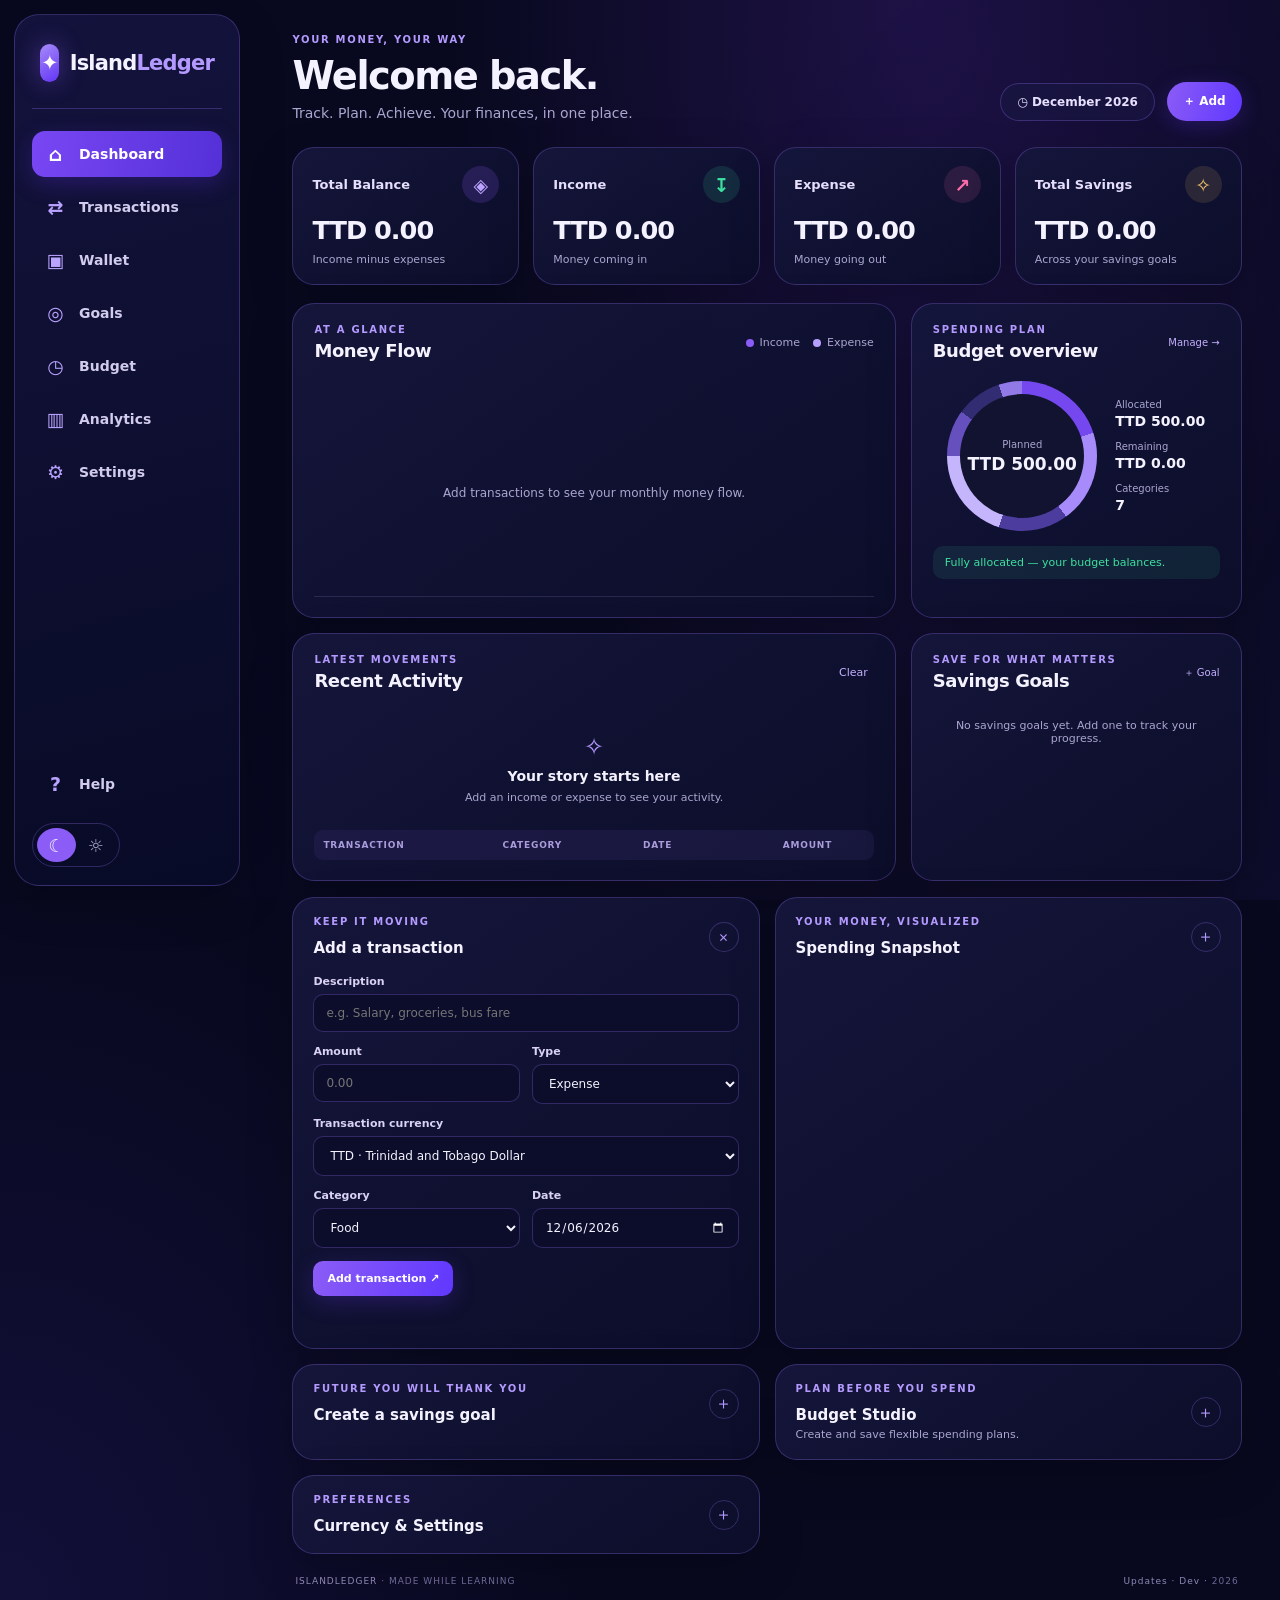
==== commit c4fd2e37: "Link IslandLedger homepage to Updates and Dev" ====
--- a/index.html
+++ b/index.html
@@ -64,7 +64,7 @@
  <p class="budget-note">Budget plans are stored separately from transactions and savings goals.</p></div></details>
  <details class="widget collapsible-panel" id="settings"><summary><span class="summary-title"><small class="eyebrow">PREFERENCES</small><strong>Currency & Settings</strong></span><span class="collapse-icon">＋</span></summary><div class="collapsible-content"><label for="displayCurrency">Dashboard display currency</label><select id="displayCurrency" aria-label="Choose dashboard display currency"></select><p class="rate-note" id="rateNoteSettings">Exchange rates are indicative and may vary from bank rates.</p><p class="privacy-note">IslandLedger stores entries in this browser. It has no bank connection or cloud sync.</p></div></details>
 </section>
-<footer><span>ISLANDLEDGER <span>· MADE WHILE LEARNING</span></span><span id="year"></span></footer>
+<footer><span>ISLANDLEDGER <span>· MADE WHILE LEARNING</span></span><span class="footer-links"><a href="updates.html">Updates</a> · <a href="dev.html">Dev</a> · <span id="year"></span></span></footer>
 </main></div>
 <div class="sidebar-scrim" id="sidebarScrim"></div>
 </body></html>
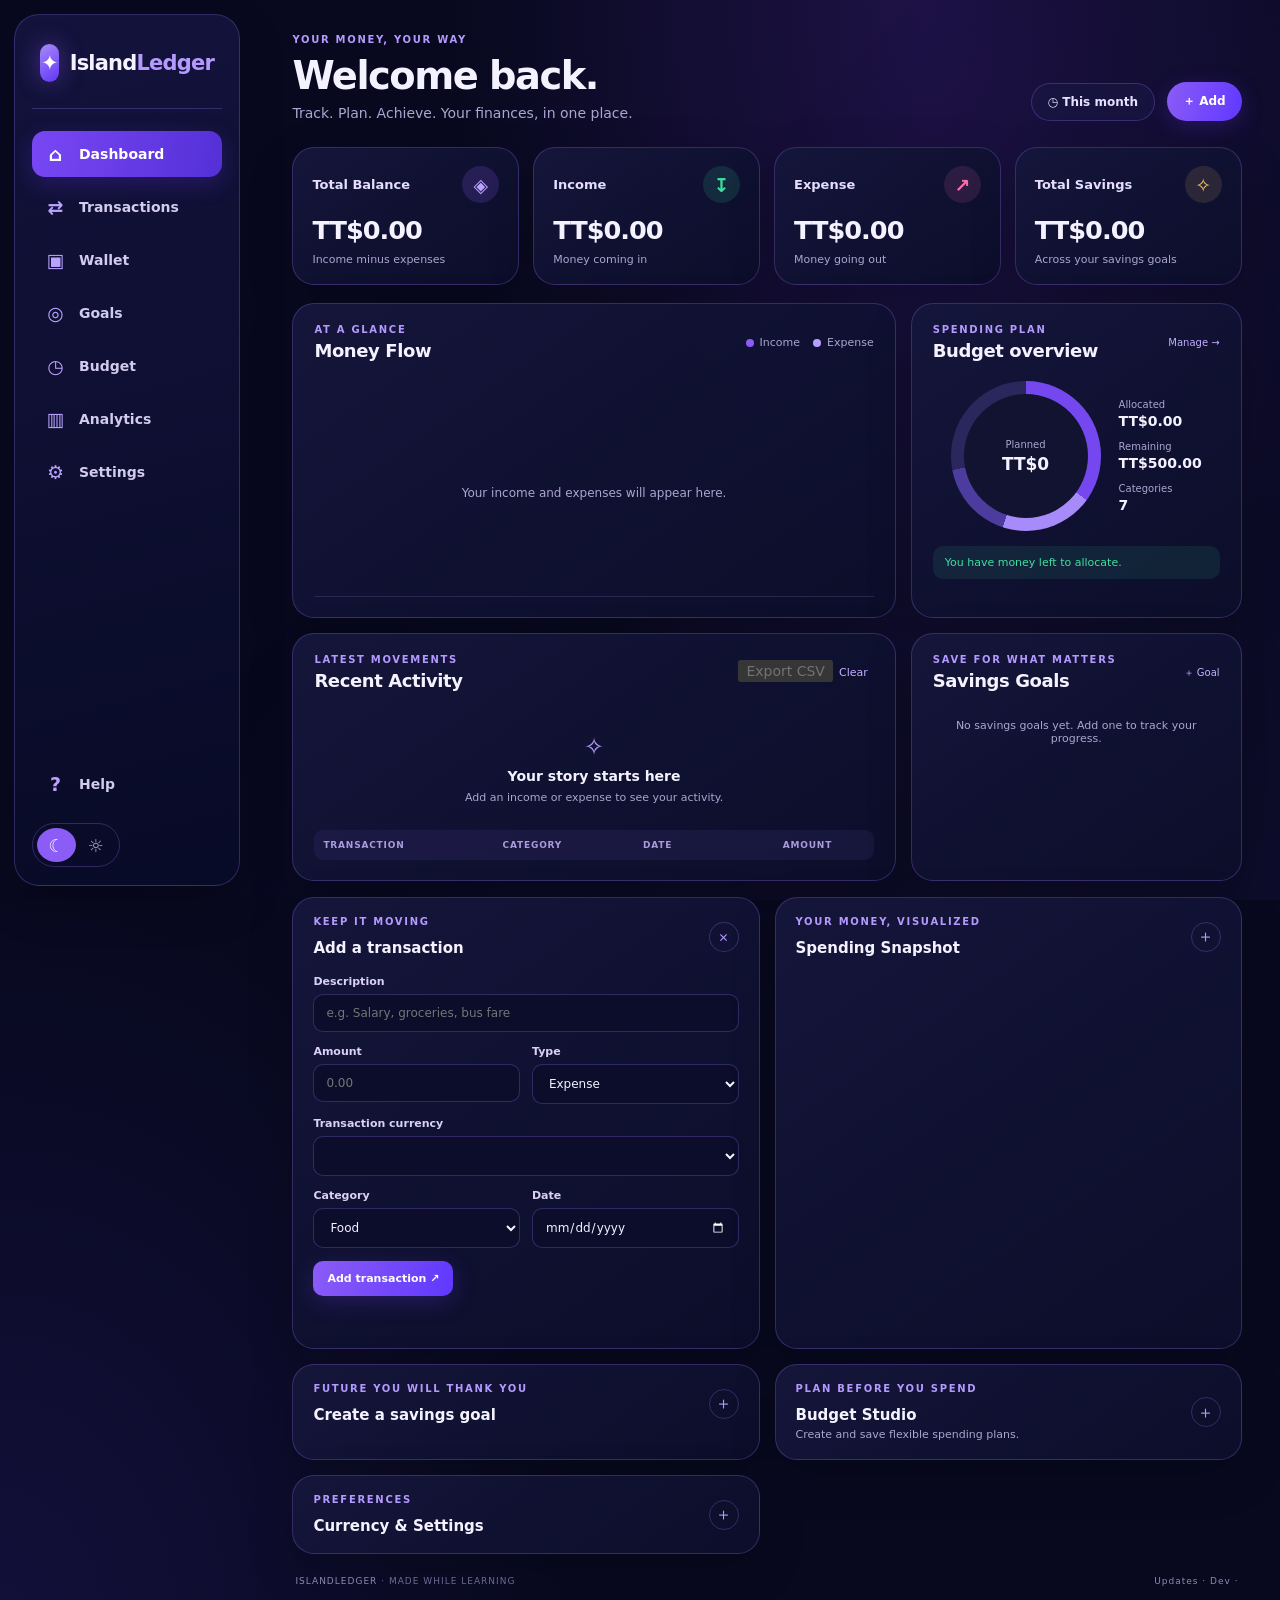
==== commit 3a182c6a: "ui: add transaction CSV export control" ====
--- a/index.html
+++ b/index.html
@@ -7,7 +7,7 @@
 <title>IslandLedger — Your money, your way</title>
 <link rel="preconnect" href="https://fonts.googleapis.com"><link rel="preconnect" href="https://fonts.gstatic.com" crossorigin>
 <link href="https://fonts.googleapis.com/css2?family=DM+Sans:wght@400;500;600;700;800&display=swap" rel="stylesheet">
-<link rel="stylesheet" href="style.css"><script src="app.js" defer></script>
+<link rel="stylesheet" href="style.css"><script type="module" src="app.js"></script>
 </head>
 <body>
 <div class="app-layout">
@@ -39,7 +39,7 @@
 <section class="dashboard-grid">
  <article class="widget money-widget" id="analytics"><div class="widget-heading"><div><p class="eyebrow">AT A GLANCE</p><h2>Money Flow</h2></div><div class="legend"><span><i class="income-dot"></i>Income</span><span><i class="expense-dot"></i>Expense</span></div></div><div id="moneyFlowChart" class="money-chart" role="img" aria-label="Monthly income and expense chart"><p class="chart-empty">Your income and expenses will appear here.</p></div></article>
  <article class="widget budget-overview" id="budget"><div class="widget-heading"><div><p class="eyebrow">SPENDING PLAN</p><h2>Budget overview</h2></div><a href="#budgetStudio" class="subtle-link">Manage →</a></div><div class="budget-overview-content"><div id="budgetDonut" class="budget-donut"><span><small>Planned</small><strong id="budgetDonutTotal">TT$0</strong></span></div><div class="budget-overview-stats"><div><small>Allocated</small><strong id="budgetAllocated">TT$0.00</strong></div><div><small>Remaining</small><strong id="budgetRemaining">TT$500.00</strong></div><div><small>Categories</small><strong id="budgetCategoryCount">7</strong></div></div></div><p id="budgetStatus" class="budget-status">You have money left to allocate.</p></article>
- <article class="widget activity-widget" id="activity"><div class="widget-heading"><div><p class="eyebrow">LATEST MOVEMENTS</p><h2>Recent Activity</h2></div><button id="clearButton" class="text-button" type="button">Clear</button></div><div id="emptyState" class="empty-state"><span>✧</span><h3>Your story starts here</h3><p>Add an income or expense to see your activity.</p></div><div class="table-wrap"><table><thead><tr><th>Transaction</th><th>Category</th><th>Date</th><th class="align-right">Amount</th><th></th></tr></thead><tbody id="transactionList"></tbody></table></div></article>
+ <article class="widget activity-widget" id="activity"><div class="widget-heading"><div><p class="eyebrow">LATEST MOVEMENTS</p><h2>Recent Activity</h2></div><div class="activity-actions"><button id="exportTransactions" class="textbutton" type="button" disabled>Export CSV</button><button id="clearButton" class="text-button" type="button">Clear</button></div></div><div id="emptyState" class="empty-state"><span>✧</span><h3>Your story starts here</h3><p>Add an income or expense to see your activity.</p></div><div class="table-wrap"><table><thead><tr><th>Transaction</th><th>Category</th><th>Date</th><th class="align-right">Amount</th><th></th></tr></thead><tbody id="transactionList"></tbody></table></div></article>
  <article class="widget goals-widget" id="goals"><div class="widget-heading"><div><p class="eyebrow">SAVE FOR WHAT MATTERS</p><h2>Savings Goals</h2></div><a href="#goalForm" class="subtle-link">＋ Goal</a></div><div id="goalsEmpty" class="empty-state compact-empty"><p>No savings goals yet. Add one to track your progress.</p></div><div id="goalsList" class="goals-list"></div></article>
 </section>
 <section class="lower-grid">
